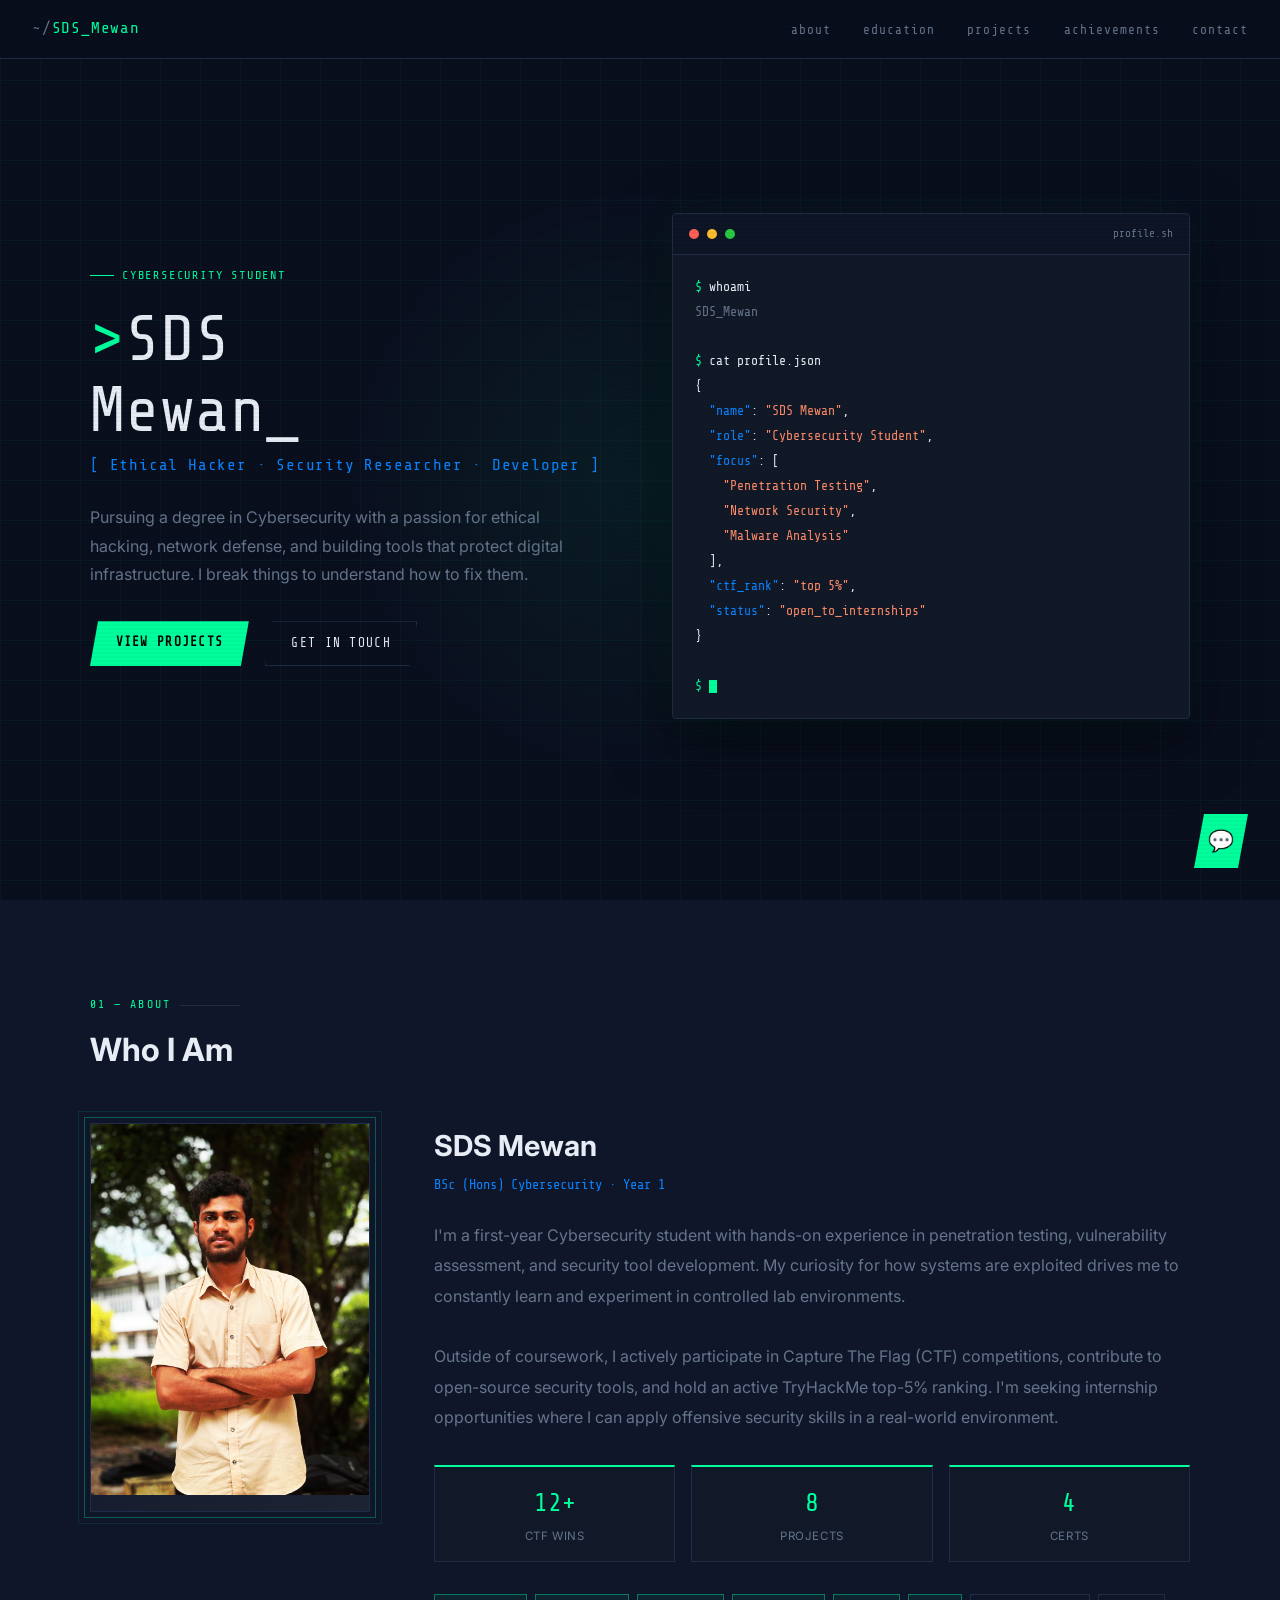
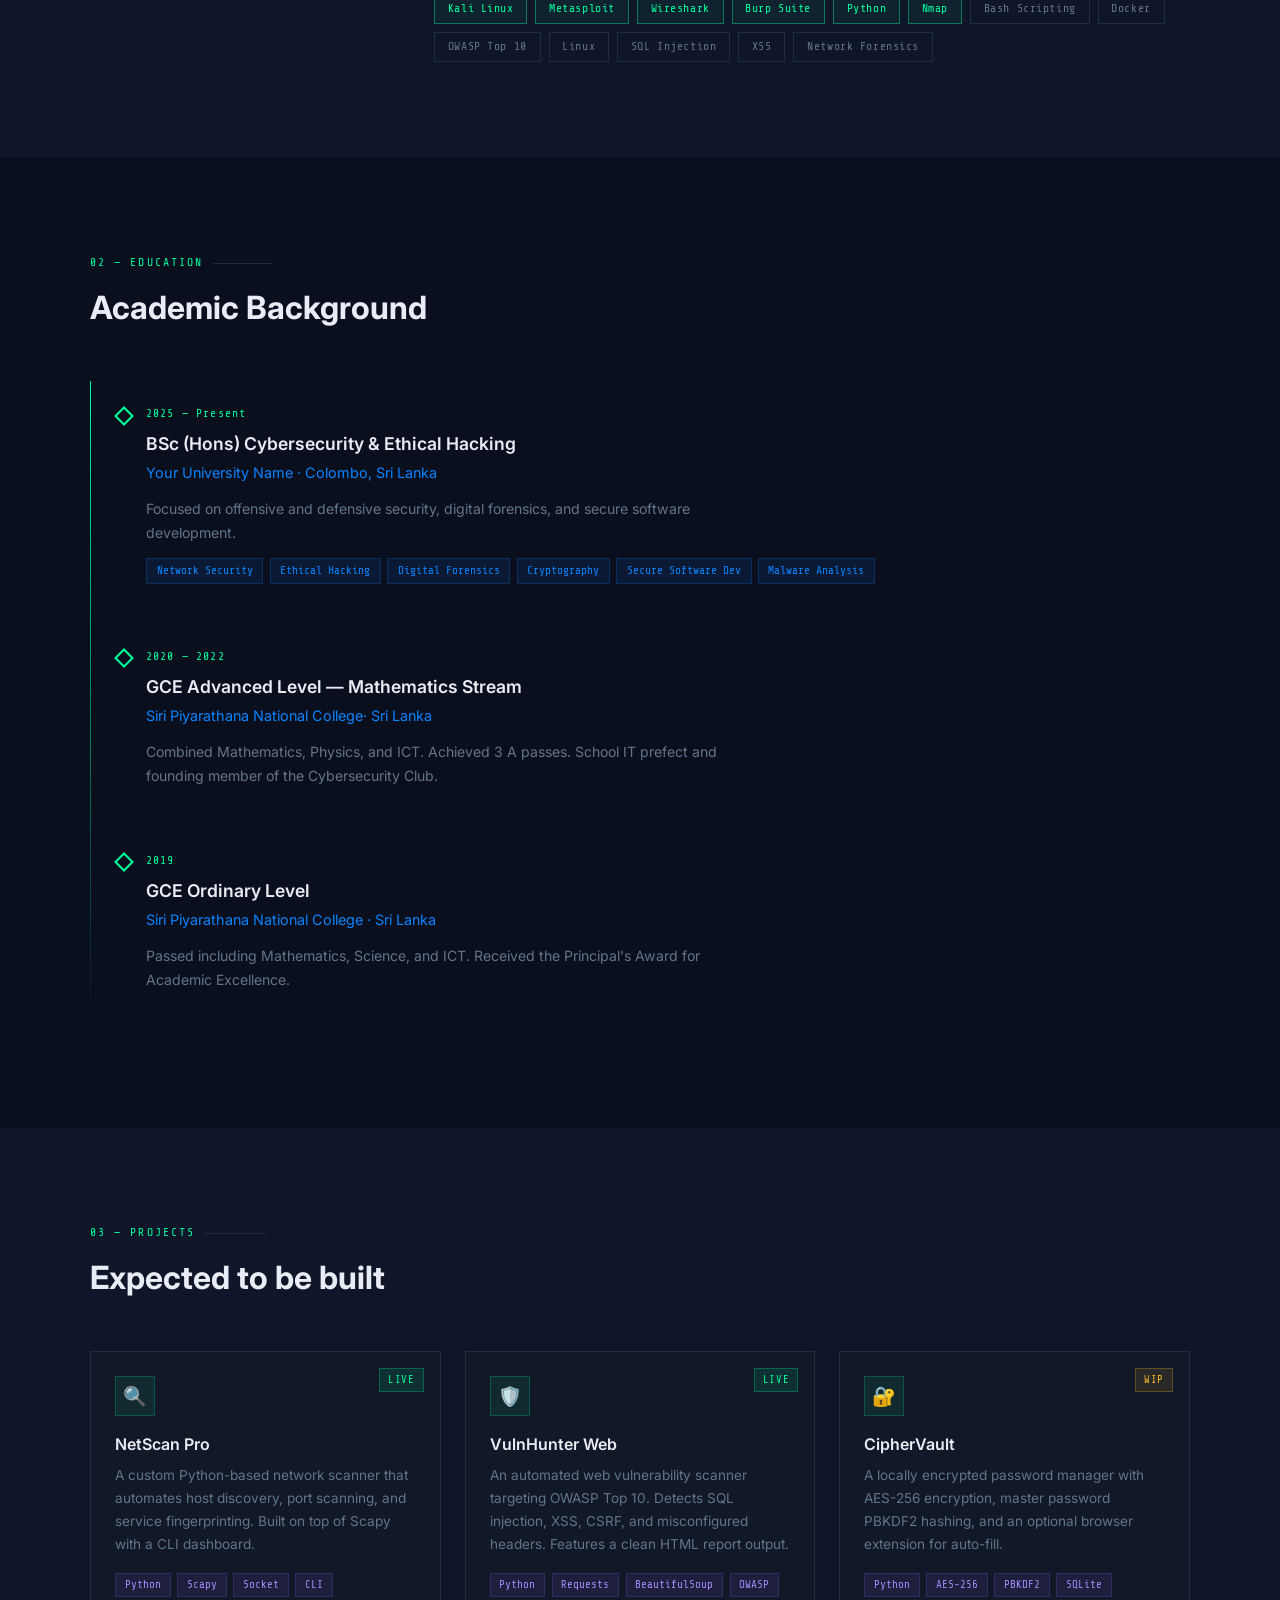
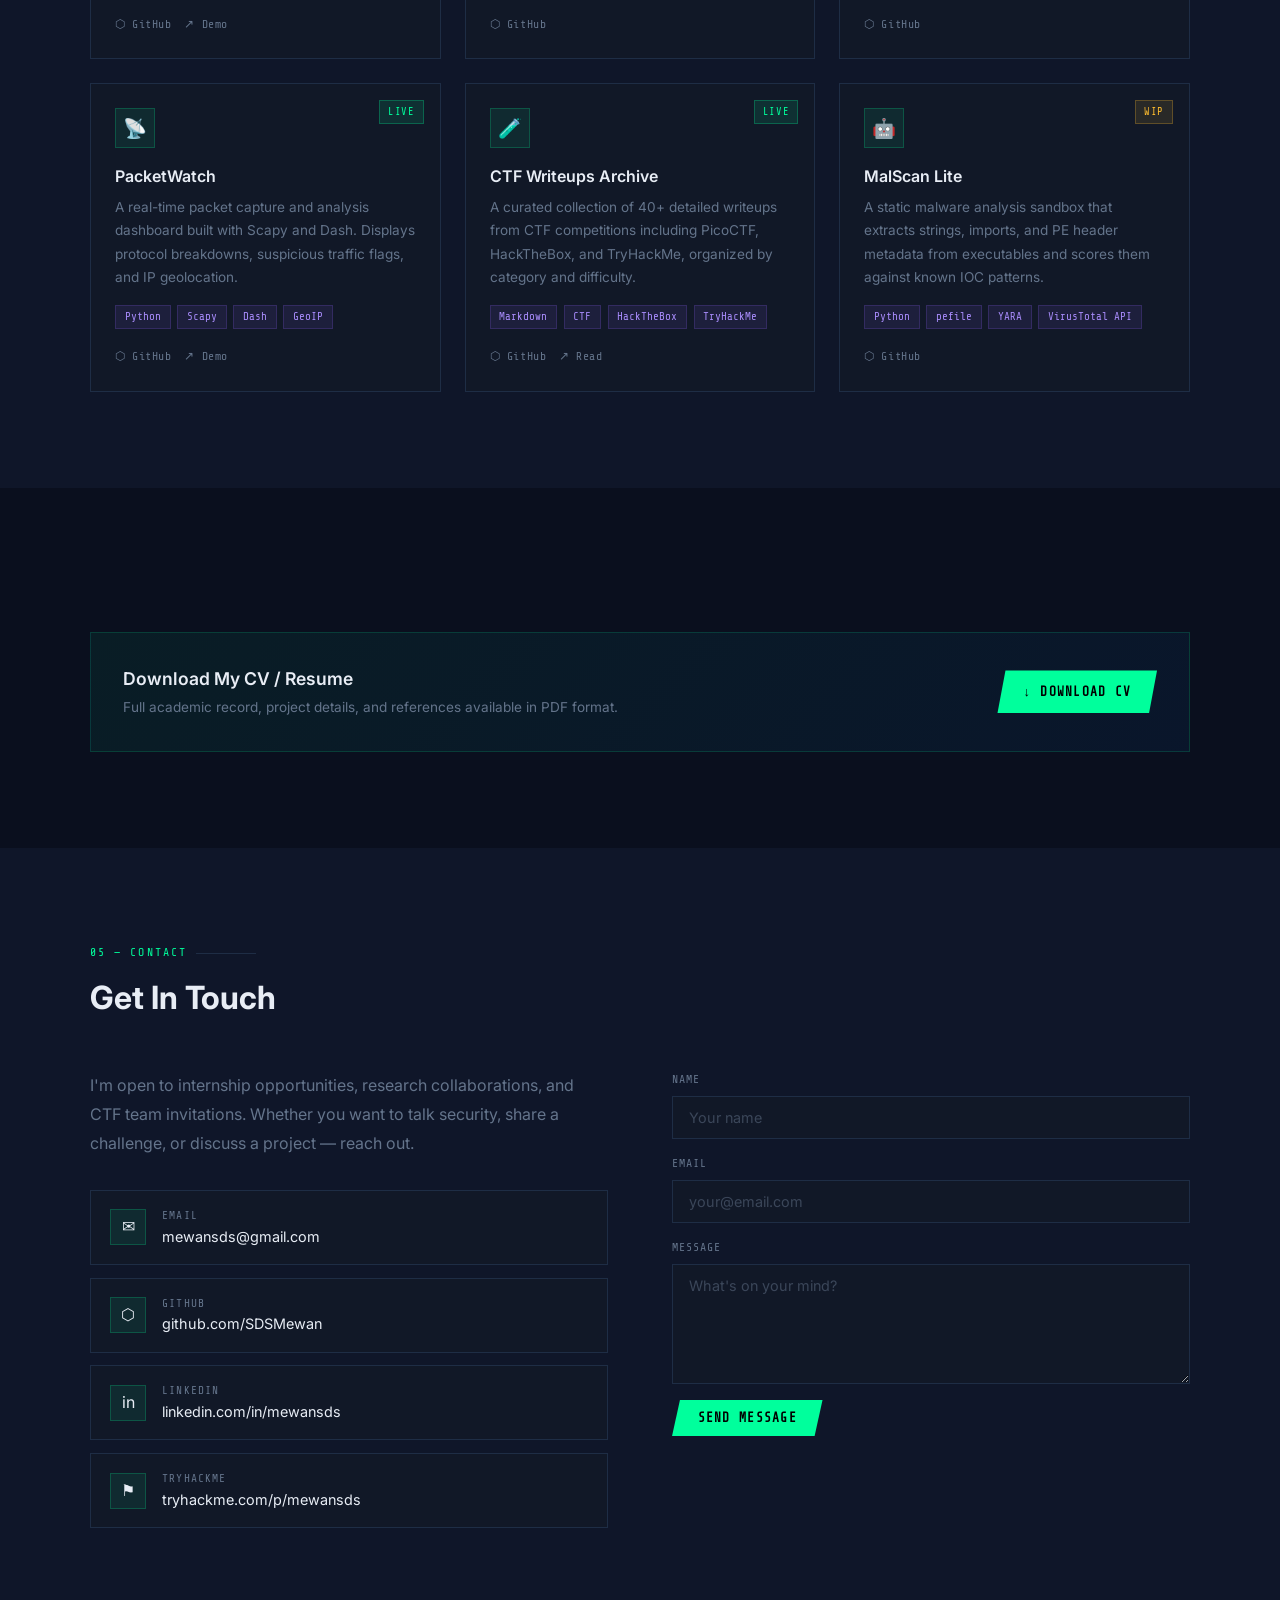
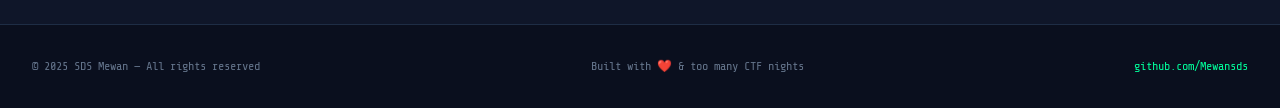
==== index.html @ b8a63a92 "Add files via upload" ====
<!DOCTYPE html>
<html lang="en">

<head>
  <meta charset="UTF-8">
  <meta name="viewport" content="width=device-width, initial-scale=1.0">
  <title>SDS Mewan | Cybersecurity Student</title>
  <link
    href="https://fonts.googleapis.com/css2?family=Share+Tech+Mono&family=Inter:wght@300;400;500;600;700&display=swap"
    rel="stylesheet">
  <style>
    :root {
      --bg: #0A0F1E;
      --bg2: #0F1629;
      --card: #111827;
      --border: #1E2D45;
      --green: #00FF9C;
      --blue: #0A84FF;
      --purple: #8B5CF6;
      --text: #E8EDF5;
      --muted: #64748B;
      --mono: 'Share Tech Mono', monospace;
      --sans: 'Inter', sans-serif;
    }

    * {
      margin: 0;
      padding: 0;
      box-sizing: border-box;
    }

    html {
      scroll-behavior: smooth;
    }

    body {
      background: var(--bg);
      color: var(--text);
      font-family: var(--sans);
      line-height: 1.6;
      overflow-x: hidden;
    }

    /* Scanline overlay */
    body::before {
      content: '';
      position: fixed;
      inset: 0;
      background: repeating-linear-gradient(0deg, transparent, transparent 2px, rgba(0, 0, 0, 0.03) 2px, rgba(0, 0, 0, 0.03) 4px);
      pointer-events: none;
      z-index: 1000;
    }

    /* ── NAV ── */
    nav {
      position: fixed;
      top: 0;
      left: 0;
      right: 0;
      z-index: 100;
      display: flex;
      justify-content: space-between;
      align-items: center;
      padding: 1rem 2rem;
      background: rgba(10, 15, 30, 0.85);
      backdrop-filter: blur(12px);
      border-bottom: 1px solid var(--border);
    }

    .nav-logo {
      font-family: var(--mono);
      color: var(--green);
      font-size: 1rem;
      letter-spacing: 0.05em;
    }

    .nav-logo span {
      color: var(--muted);
    }

    .nav-links {
      display: flex;
      gap: 2rem;
      list-style: none;
    }

    .nav-links a {
      font-family: var(--mono);
      font-size: 0.8rem;
      color: var(--muted);
      text-decoration: none;
      letter-spacing: 0.08em;
      transition: color 0.2s;
    }

    .nav-links a:hover {
      color: var(--green);
    }

    /* ── HERO ── */
    #hero {
      min-height: 100vh;
      display: flex;
      align-items: center;
      justify-content: center;
      position: relative;
      padding: 6rem 2rem 4rem;
      overflow: hidden;
    }

    /* Grid background */
    #hero::before {
      content: '';
      position: absolute;
      inset: 0;
      background-image:
        linear-gradient(rgba(0, 255, 156, 0.04) 1px, transparent 1px),
        linear-gradient(90deg, rgba(0, 255, 156, 0.04) 1px, transparent 1px);
      background-size: 40px 40px;
    }

    /* Glow orb */
    #hero::after {
      content: '';
      position: absolute;
      top: 20%;
      left: 50%;
      transform: translateX(-50%);
      width: 600px;
      height: 600px;
      background: radial-gradient(circle, rgba(0, 255, 156, 0.06) 0%, transparent 70%);
      pointer-events: none;
    }

    .hero-inner {
      position: relative;
      z-index: 2;
      display: grid;
      grid-template-columns: 1fr 1fr;
      gap: 4rem;
      align-items: center;
      max-width: 1100px;
      width: 100%;
    }

    .hero-text {}

    .hero-label {
      font-family: var(--mono);
      font-size: 0.75rem;
      color: var(--green);
      letter-spacing: 0.15em;
      text-transform: uppercase;
      margin-bottom: 1.2rem;
      display: flex;
      align-items: center;
      gap: 0.5rem;
    }

    .hero-label::before {
      content: '';
      display: inline-block;
      width: 24px;
      height: 1px;
      background: var(--green);
    }

    .hero-name {
      font-family: var(--mono);
      font-size: clamp(2.5rem, 5vw, 4rem);
      font-weight: 400;
      color: var(--text);
      line-height: 1.1;
      margin-bottom: 0.5rem;
    }

    .hero-name .accent {
      color: var(--green);
    }

    .hero-title {
      font-family: var(--mono);
      font-size: 1rem;
      color: var(--blue);
      margin-bottom: 1.5rem;
      letter-spacing: 0.05em;
    }

    .hero-statement {
      font-size: 1rem;
      color: var(--muted);
      line-height: 1.8;
      max-width: 480px;
      margin-bottom: 2rem;
    }

    .hero-ctas {
      display: flex;
      gap: 1rem;
      flex-wrap: wrap;
    }

    .btn-primary {
      padding: 0.7rem 1.6rem;
      background: var(--green);
      color: #000;
      font-family: var(--mono);
      font-size: 0.8rem;
      font-weight: 700;
      letter-spacing: 0.1em;
      text-decoration: none;
      border: none;
      cursor: pointer;
      transition: transform 0.15s, box-shadow 0.15s;
      clip-path: polygon(8px 0%, 100% 0%, calc(100% - 8px) 100%, 0% 100%);
    }

    .btn-primary:hover {
      transform: translateY(-2px);
      box-shadow: 0 0 20px rgba(0, 255, 156, 0.4);
    }

    .btn-secondary {
      padding: 0.7rem 1.6rem;
      background: transparent;
      color: var(--text);
      font-family: var(--mono);
      font-size: 0.8rem;
      letter-spacing: 0.1em;
      text-decoration: none;
      border: 1px solid var(--border);
      cursor: pointer;
      transition: border-color 0.2s, color 0.2s;
      clip-path: polygon(8px 0%, 100% 0%, calc(100% - 8px) 100%, 0% 100%);
    }

    .btn-secondary:hover {
      border-color: var(--green);
      color: var(--green);
    }

    /* Terminal card */
    .hero-terminal {
      background: var(--card);
      border: 1px solid var(--border);
      border-radius: 4px;
      overflow: hidden;
      box-shadow: 0 0 40px rgba(0, 255, 156, 0.05), 0 20px 60px rgba(0, 0, 0, 0.5);
    }

    .terminal-bar {
      display: flex;
      align-items: center;
      gap: 0.5rem;
      padding: 0.7rem 1rem;
      background: #0D1526;
      border-bottom: 1px solid var(--border);
    }

    .t-dot {
      width: 10px;
      height: 10px;
      border-radius: 50%;
    }

    .t-dot.r {
      background: #FF5F57;
    }

    .t-dot.y {
      background: #FEBC2E;
    }

    .t-dot.g {
      background: #28C840;
    }

    .terminal-title {
      font-family: var(--mono);
      font-size: 0.7rem;
      color: var(--muted);
      margin-left: auto;
    }

    .terminal-body {
      padding: 1.2rem 1.4rem;
      font-family: var(--mono);
      font-size: 0.82rem;
      line-height: 1.9;
    }

    .t-prompt {
      color: var(--green);
    }

    .t-cmd {
      color: var(--text);
    }

    .t-output {
      color: var(--muted);
    }

    .t-val {
      color: var(--blue);
    }

    .t-str {
      color: #FF8C69;
    }

    .t-cursor {
      display: inline-block;
      width: 8px;
      height: 1em;
      background: var(--green);
      vertical-align: text-bottom;
      animation: blink 1s step-end infinite;
    }

    @keyframes blink {
      50% {
        opacity: 0;
      }
    }

    /* ── SECTION BASE ── */
    section {
      padding: 6rem 2rem;
    }

    .section-inner {
      max-width: 1100px;
      margin: 0 auto;
    }

    .section-header {
      margin-bottom: 3rem;
    }

    .section-eyebrow {
      font-family: var(--mono);
      font-size: 0.72rem;
      color: var(--green);
      letter-spacing: 0.18em;
      text-transform: uppercase;
      margin-bottom: 0.6rem;
      display: flex;
      align-items: center;
      gap: 0.6rem;
    }

    .section-eyebrow::after {
      content: '';
      flex: 1;
      height: 1px;
      background: var(--border);
      max-width: 60px;
    }

    .section-title {
      font-size: 2rem;
      font-weight: 700;
      color: var(--text);
    }

    /* ── ABOUT / PHOTO ── */
    #about {
      background: var(--bg2);
    }

    .about-grid {
      display: grid;
      grid-template-columns: 280px 1fr;
      gap: 4rem;
      align-items: start;
    }

    .photo-frame {
      position: relative;
    }

    .photo-frame::before {
      content: '';
      position: absolute;
      inset: -6px;
      border: 1px solid var(--green);
      opacity: 0.3;
      z-index: 0;
    }

    .photo-frame::after {
      content: '';
      position: absolute;
      inset: -12px;
      border: 1px solid var(--green);
      opacity: 0.1;
      z-index: 0;
    }

    .photo-placeholder {
      width: 100%;
      aspect-ratio: 3/4;
      background: linear-gradient(135deg, #0F1629 0%, #1C2333 100%);
      border: 1px solid var(--border);
      display: flex;
      flex-direction: column;
      align-items: center;
      justify-content: center;
      gap: 1rem;
      position: relative;
      z-index: 1;
    }

    .photo-placeholder svg {
      opacity: 0.3;
    }

    .photo-placeholder span {
      font-family: var(--mono);
      font-size: 0.7rem;
      color: var(--muted);
    }

    .about-content {}

    .about-name {
      font-size: 1.8rem;
      font-weight: 700;
      margin-bottom: 0.3rem;
    }

    .about-role {
      font-family: var(--mono);
      font-size: 0.85rem;
      color: var(--blue);
      margin-bottom: 1.5rem;
    }

    .about-bio {
      color: var(--muted);
      line-height: 1.9;
      margin-bottom: 2rem;
    }

    .about-stats {
      display: grid;
      grid-template-columns: repeat(3, 1fr);
      gap: 1rem;
      margin-bottom: 2rem;
    }

    .stat-box {
      padding: 1rem;
      background: var(--card);
      border: 1px solid var(--border);
      border-top: 2px solid var(--green);
      text-align: center;
    }

    .stat-num {
      font-family: var(--mono);
      font-size: 1.6rem;
      color: var(--green);
      font-weight: 400;
    }

    .stat-label {
      font-size: 0.72rem;
      color: var(--muted);
      text-transform: uppercase;
      letter-spacing: 0.05em;
      margin-top: 0.2rem;
    }

    .skills-chips {
      display: flex;
      flex-wrap: wrap;
      gap: 0.5rem;
    }

    .chip {
      padding: 0.3rem 0.8rem;
      font-family: var(--mono);
      font-size: 0.72rem;
      border: 1px solid var(--border);
      color: var(--muted);
      letter-spacing: 0.05em;
      transition: border-color 0.2s, color 0.2s;
    }

    .chip:hover {
      border-color: var(--green);
      color: var(--green);
    }

    .chip.active {
      border-color: rgba(0, 255, 156, 0.4);
      color: var(--green);
      background: rgba(0, 255, 156, 0.05);
    }

    /* ── EDUCATION ── */
    #education {}

    .edu-timeline {
      position: relative;
      padding-left: 2rem;
    }

    .edu-timeline::before {
      content: '';
      position: absolute;
      left: 0;
      top: 0;
      bottom: 0;
      width: 1px;
      background: linear-gradient(to bottom, var(--green), transparent);
    }

    .edu-item {
      position: relative;
      padding: 1.5rem 0 2.5rem 1.5rem;
    }

    .edu-item::before {
      content: '';
      position: absolute;
      left: -5px;
      top: 1.7rem;
      width: 10px;
      height: 10px;
      border: 2px solid var(--green);
      background: var(--bg);
      transform: rotate(45deg);
    }

    .edu-period {
      font-family: var(--mono);
      font-size: 0.72rem;
      color: var(--green);
      letter-spacing: 0.1em;
      margin-bottom: 0.4rem;
    }

    .edu-degree {
      font-size: 1.1rem;
      font-weight: 600;
      color: var(--text);
      margin-bottom: 0.2rem;
    }

    .edu-school {
      font-size: 0.9rem;
      color: var(--blue);
      margin-bottom: 0.8rem;
    }

    .edu-desc {
      font-size: 0.88rem;
      color: var(--muted);
      line-height: 1.7;
      max-width: 600px;
    }

    .edu-modules {
      display: flex;
      flex-wrap: wrap;
      gap: 0.4rem;
      margin-top: 0.8rem;
    }

    .module-tag {
      padding: 0.2rem 0.6rem;
      font-size: 0.7rem;
      font-family: var(--mono);
      background: rgba(10, 132, 255, 0.1);
      border: 1px solid rgba(10, 132, 255, 0.2);
      color: var(--blue);
    }

    /* ── PROJECTS ── */
    #projects {
      background: var(--bg2);
    }

    .projects-grid {
      display: grid;
      grid-template-columns: repeat(auto-fill, minmax(320px, 1fr));
      gap: 1.5rem;
    }

    .project-card {
      background: var(--card);
      border: 1px solid var(--border);
      padding: 1.5rem;
      position: relative;
      overflow: hidden;
      transition: border-color 0.25s, transform 0.2s;
      cursor: default;
    }

    .project-card::before {
      content: '';
      position: absolute;
      top: 0;
      left: 0;
      right: 0;
      height: 2px;
      background: linear-gradient(90deg, var(--green), var(--blue));
      transform: scaleX(0);
      transform-origin: left;
      transition: transform 0.3s;
    }

    .project-card:hover {
      border-color: rgba(0, 255, 156, 0.25);
      transform: translateY(-3px);
    }

    .project-card:hover::before {
      transform: scaleX(1);
    }

    .project-icon {
      width: 40px;
      height: 40px;
      background: rgba(0, 255, 156, 0.08);
      border: 1px solid rgba(0, 255, 156, 0.2);
      display: flex;
      align-items: center;
      justify-content: center;
      margin-bottom: 1rem;
      font-size: 1.2rem;
    }

    .project-name {
      font-size: 1rem;
      font-weight: 600;
      color: var(--text);
      margin-bottom: 0.4rem;
    }

    .project-desc {
      font-size: 0.85rem;
      color: var(--muted);
      line-height: 1.7;
      margin-bottom: 1rem;
    }

    .project-stack {
      display: flex;
      flex-wrap: wrap;
      gap: 0.4rem;
      margin-bottom: 1.2rem;
    }

    .stack-tag {
      padding: 0.15rem 0.55rem;
      font-family: var(--mono);
      font-size: 0.68rem;
      background: rgba(139, 92, 246, 0.1);
      border: 1px solid rgba(139, 92, 246, 0.2);
      color: #A78BFA;
    }

    .project-links {
      display: flex;
      gap: 0.8rem;
    }

    .project-link {
      font-family: var(--mono);
      font-size: 0.72rem;
      color: var(--muted);
      text-decoration: none;
      letter-spacing: 0.05em;
      transition: color 0.2s;
      display: flex;
      align-items: center;
      gap: 0.3rem;
    }

    .project-link:hover {
      color: var(--green);
    }

    .project-status {
      position: absolute;
      top: 1rem;
      right: 1rem;
      font-family: var(--mono);
      font-size: 0.65rem;
      padding: 0.15rem 0.5rem;
      letter-spacing: 0.06em;
    }

    .status-live {
      background: rgba(0, 255, 156, 0.1);
      color: var(--green);
      border: 1px solid rgba(0, 255, 156, 0.25);
    }

    .status-wip {
      background: rgba(254, 188, 46, 0.1);
      color: #FEBC2E;
      border: 1px solid rgba(254, 188, 46, 0.25);
    }

    /* ── ACHIEVEMENTS ── */
    #achievements {}

    .ach-grid {
      display: grid;
      grid-template-columns: repeat(auto-fill, minmax(260px, 1fr));
      gap: 1.2rem;
    }

    .ach-card {
      background: var(--card);
      border: 1px solid var(--border);
      padding: 1.4rem;
      display: flex;
      gap: 1rem;
      align-items: flex-start;
      transition: border-color 0.2s;
    }

    .ach-card:hover {
      border-color: rgba(0, 255, 156, 0.2);
    }

    .ach-icon {
      font-size: 1.5rem;
      flex-shrink: 0;
      margin-top: 0.2rem;
    }

    .ach-year {
      font-family: var(--mono);
      font-size: 0.68rem;
      color: var(--green);
      letter-spacing: 0.1em;
      margin-bottom: 0.3rem;
    }

    .ach-title {
      font-size: 0.92rem;
      font-weight: 600;
      color: var(--text);
      margin-bottom: 0.3rem;
    }

    .ach-body {
      font-size: 0.8rem;
      color: var(--muted);
      line-height: 1.6;
    }

    /* ── CONTACT ── */
    #contact {
      background: var(--bg2);
    }

    .contact-grid {
      display: grid;
      grid-template-columns: 1fr 1fr;
      gap: 4rem;
      align-items: start;
    }

    .contact-intro {
      font-size: 1rem;
      color: var(--muted);
      line-height: 1.8;
      margin-bottom: 2rem;
    }

    .contact-links {
      display: flex;
      flex-direction: column;
      gap: 0.8rem;
    }

    .contact-link {
      display: flex;
      align-items: center;
      gap: 1rem;
      padding: 1rem 1.2rem;
      background: var(--card);
      border: 1px solid var(--border);
      text-decoration: none;
      color: var(--text);
      transition: border-color 0.2s, transform 0.15s;
    }

    .contact-link:hover {
      border-color: var(--green);
      transform: translateX(4px);
    }

    .contact-link-icon {
      width: 36px;
      height: 36px;
      background: rgba(0, 255, 156, 0.08);
      border: 1px solid rgba(0, 255, 156, 0.2);
      display: flex;
      align-items: center;
      justify-content: center;
      font-size: 1rem;
      flex-shrink: 0;
    }

    .contact-link-text {}

    .contact-link-label {
      font-family: var(--mono);
      font-size: 0.7rem;
      color: var(--muted);
      text-transform: uppercase;
      letter-spacing: 0.1em;
    }

    .contact-link-value {
      font-size: 0.9rem;
      color: var(--text);
    }

    /* Contact Form */
    .contact-form {
      display: flex;
      flex-direction: column;
      gap: 1rem;
    }

    .form-group {
      display: flex;
      flex-direction: column;
      gap: 0.4rem;
    }

    .form-label {
      font-family: var(--mono);
      font-size: 0.72rem;
      color: var(--muted);
      letter-spacing: 0.08em;
      text-transform: uppercase;
    }

    .form-input,
    .form-textarea {
      background: var(--card);
      border: 1px solid var(--border);
      color: var(--text);
      padding: 0.75rem 1rem;
      font-family: var(--sans);
      font-size: 0.9rem;
      outline: none;
      transition: border-color 0.2s;
    }

    .form-input:focus,
    .form-textarea:focus {
      border-color: var(--green);
    }

    .form-textarea {
      resize: vertical;
      min-height: 120px;
    }

    .form-input::placeholder,
    .form-textarea::placeholder {
      color: var(--muted);
      opacity: 0.5;
    }

    /* ── FOOTER ── */
    footer {
      padding: 2rem;
      border-top: 1px solid var(--border);
      display: flex;
      justify-content: space-between;
      align-items: center;
      font-family: var(--mono);
      font-size: 0.75rem;
      color: var(--muted);
    }

    footer a {
      color: var(--green);
      text-decoration: none;
    }

    /* ── CHATBOT ── */
    .chat-fab {
      position: fixed;
      bottom: 2rem;
      right: 2rem;
      width: 54px;
      height: 54px;
      background: var(--green);
      color: #000;
      border: none;
      cursor: pointer;
      font-size: 1.3rem;
      display: flex;
      align-items: center;
      justify-content: center;
      z-index: 200;
      clip-path: polygon(10px 0%, 100% 0%, calc(100% - 10px) 100%, 0% 100%);
      box-shadow: 0 0 20px rgba(0, 255, 156, 0.3);
      transition: transform 0.2s, box-shadow 0.2s;
    }

    .chat-fab:hover {
      transform: scale(1.05);
      box-shadow: 0 0 30px rgba(0, 255, 156, 0.5);
    }

    .chat-window {
      position: fixed;
      bottom: 6rem;
      right: 2rem;
      width: 340px;
      background: var(--card);
      border: 1px solid var(--border);
      z-index: 200;
      display: none;
      flex-direction: column;
      box-shadow: 0 20px 60px rgba(0, 0, 0, 0.6);
      max-height: 480px;
    }

    .chat-window.open {
      display: flex;
    }

    .chat-header {
      padding: 0.8rem 1rem;
      background: #0D1526;
      border-bottom: 1px solid var(--border);
      display: flex;
      align-items: center;
      gap: 0.6rem;
    }

    .chat-dot {
      width: 8px;
      height: 8px;
      border-radius: 50%;
      background: var(--green);
      animation: pulse 2s ease infinite;
    }

    @keyframes pulse {

      0%,
      100% {
        opacity: 1;
        transform: scale(1)
      }

      50% {
        opacity: 0.5;
        transform: scale(0.8)
      }
    }

    .chat-title {
      font-family: var(--mono);
      font-size: 0.8rem;
      color: var(--text);
      flex: 1;
    }

    .chat-close {
      background: none;
      border: none;
      color: var(--muted);
      cursor: pointer;
      font-size: 1rem;
      padding: 0 0.2rem;
    }

    .chat-close:hover {
      color: var(--text);
    }

    .chat-messages {
      flex: 1;
      overflow-y: auto;
      padding: 1rem;
      display: flex;
      flex-direction: column;
      gap: 0.8rem;
      min-height: 200px;
    }

    .chat-messages::-webkit-scrollbar {
      width: 4px;
    }

    .chat-messages::-webkit-scrollbar-track {
      background: transparent;
    }

    .chat-messages::-webkit-scrollbar-thumb {
      background: var(--border);
    }

    .msg {
      padding: 0.6rem 0.9rem;
      font-size: 0.83rem;
      line-height: 1.5;
      max-width: 88%;
      border-radius: 2px;
    }

    .msg.bot {
      background: rgba(0, 255, 156, 0.08);
      border-left: 2px solid var(--green);
      color: var(--text);
      align-self: flex-start;
    }

    .msg.user {
      background: rgba(10, 132, 255, 0.12);
      border-right: 2px solid var(--blue);
      color: var(--text);
      align-self: flex-end;
      text-align: right;
    }

    .msg.typing {
      color: var(--muted);
      font-family: var(--mono);
      font-size: 0.75rem;
    }

    .chat-input-area {
      border-top: 1px solid var(--border);
      display: flex;
      gap: 0;
    }

    .chat-input {
      flex: 1;
      background: transparent;
      border: none;
      color: var(--text);
      padding: 0.75rem 1rem;
      font-family: var(--mono);
      font-size: 0.8rem;
      outline: none;
    }

    .chat-input::placeholder {
      color: var(--muted);
      opacity: 0.5;
    }

    .chat-send {
      padding: 0.75rem 1rem;
      background: var(--green);
      border: none;
      color: #000;
      font-family: var(--mono);
      font-size: 0.75rem;
      font-weight: 700;
      cursor: pointer;
      letter-spacing: 0.05em;
      transition: opacity 0.2s;
    }

    .chat-send:hover {
      opacity: 0.85;
    }

    /* ── CV DOWNLOAD BANNER ── */
    .cv-banner {
      background: linear-gradient(135deg, rgba(0, 255, 156, 0.06) 0%, rgba(10, 132, 255, 0.06) 100%);
      border: 1px solid rgba(0, 255, 156, 0.15);
      padding: 2rem;
      display: flex;
      align-items: center;
      justify-content: space-between;
      gap: 2rem;
      margin-top: 3rem;
      flex-wrap: wrap;
    }

    .cv-text {}

    .cv-text h3 {
      font-size: 1.1rem;
      font-weight: 600;
      margin-bottom: 0.3rem;
    }

    .cv-text p {
      font-size: 0.85rem;
      color: var(--muted);
    }

    /* ── RESPONSIVE ── */
    @media (max-width: 768px) {
      .hero-inner {
        grid-template-columns: 1fr;
      }

      .hero-terminal {
        display: none;
      }

      .about-grid {
        grid-template-columns: 1fr;
      }

      .contact-grid {
        grid-template-columns: 1fr;
      }

      .nav-links {
        display: none;
      }

      .about-stats {
        grid-template-columns: repeat(3, 1fr);
      }

      footer {
        flex-direction: column;
        gap: 0.5rem;
        text-align: center;
      }
    }
  </style>
</head>

<body>

  <!-- NAV -->
  <nav>
    <div class="nav-logo"><span>~/</span>SDS_Mewan</div>
    <ul class="nav-links">
      <li><a href="#about">about</a></li>
      <li><a href="#education">education</a></li>
      <li><a href="#projects">projects</a></li>
      <li><a href="#achievements">achievements</a></li>
      <li><a href="#contact">contact</a></li>
    </ul>
  </nav>

  <!-- HERO -->
  <section id="hero">
    <div class="hero-inner">
      <div class="hero-text">
        <div class="hero-label">Cybersecurity Student</div>
        <h1 class="hero-name">
          <span class="accent">&gt;</span>SDS<br>Mewan_
        </h1>
        <div class="hero-title">[ Ethical Hacker · Security Researcher · Developer ]</div>
        <p class="hero-statement">
          Pursuing a degree in Cybersecurity with a passion for ethical hacking, network defense, and building tools
          that protect digital infrastructure. I break things to understand how to fix them.
        </p>
        <div class="hero-ctas">
          <a href="#projects" class="btn-primary">VIEW PROJECTS</a>
          <a href="#contact" class="btn-secondary">GET IN TOUCH</a>
        </div>
      </div>

      <div class="hero-terminal">
        <div class="terminal-bar">
          <div class="t-dot r"></div>
          <div class="t-dot y"></div>
          <div class="t-dot g"></div>
          <div class="terminal-title">profile.sh</div>
        </div>
        <div class="terminal-body">
          <div><span class="t-prompt">$ </span><span class="t-cmd">whoami</span></div>
          <div class="t-output">SDS_Mewan</div>
          <br>
          <div><span class="t-prompt">$ </span><span class="t-cmd">cat profile.json</span></div>
          <div>{</div>
          <div>&nbsp;&nbsp;<span class="t-val">"name"</span>: <span class="t-str">"SDS Mewan"</span>,</div>
          <div>&nbsp;&nbsp;<span class="t-val">"role"</span>: <span class="t-str">"Cybersecurity Student"</span>,</div>
          <div>&nbsp;&nbsp;<span class="t-val">"focus"</span>: [</div>
          <div>&nbsp;&nbsp;&nbsp;&nbsp;<span class="t-str">"Penetration Testing"</span>,</div>
          <div>&nbsp;&nbsp;&nbsp;&nbsp;<span class="t-str">"Network Security"</span>,</div>
          <div>&nbsp;&nbsp;&nbsp;&nbsp;<span class="t-str">"Malware Analysis"</span></div>
          <div>&nbsp;&nbsp;],</div>
          <div>&nbsp;&nbsp;<span class="t-val">"ctf_rank"</span>: <span class="t-str">"top 5%"</span>,</div>
          <div>&nbsp;&nbsp;<span class="t-val">"status"</span>: <span class="t-str">"open_to_internships"</span></div>
          <div>}</div>
          <br>
          <div><span class="t-prompt">$ </span><span class="t-cursor"></span></div>
        </div>
      </div>
    </div>
  </section>

  <!-- ABOUT -->
  <section id="about">
    <div class="section-inner">
      <div class="section-header">
        <div class="section-eyebrow">01 — About</div>
        <h2 class="section-title">Who I Am</h2>
      </div>
      <div class="about-grid">
        <div>
          <div class="photo-frame">
            <div class="photo-placeholder">
              <!-- Replace this SVG with an <img> tag pointing to your photo -->
              <img src="IMG_20260625_101929.jpg" width="100%" viewBox="0 0 24 24" fill="none" stroke="#64748B"
                stroke-width="1">
              <circle cx="12" cy="8" r="4" />
              <path d="M4 20c0-4 3.6-7 8-7s8 3 8 7" />
            </div>
          </div>
        </div>

        <div class="about-content">
          <div class="about-name">SDS Mewan</div>
          <div class="about-role">BSc (Hons) Cybersecurity · Year 1</div>
          <p class="about-bio">
            I'm a first-year Cybersecurity student with hands-on experience in penetration testing, vulnerability
            assessment, and security tool development. My curiosity for how systems are exploited drives me to
            constantly learn and experiment in controlled lab environments.<br><br>
            Outside of coursework, I actively participate in Capture The Flag (CTF) competitions, contribute to
            open-source security tools, and hold an active TryHackMe top-5% ranking. I'm seeking internship
            opportunities where I can apply offensive security skills in a real-world environment.
          </p>

          <div class="about-stats">
            <div class="stat-box">
              <div class="stat-num">12+</div>
              <div class="stat-label">CTF Wins</div>
            </div>
            <div class="stat-box">
              <div class="stat-num">8</div>
              <div class="stat-label">Projects</div>
            </div>
            <div class="stat-box">
              <div class="stat-num">4</div>
              <div class="stat-label">Certs</div>
            </div>
          </div>

          <div class="skills-chips">
            <span class="chip active">Kali Linux</span>
            <span class="chip active">Metasploit</span>
            <span class="chip active">Wireshark</span>
            <span class="chip active">Burp Suite</span>
            <span class="chip active">Python</span>
            <span class="chip active">Nmap</span>
            <span class="chip">Bash Scripting</span>
            <span class="chip">Docker</span>
            <span class="chip">OWASP Top 10</span>
            <span class="chip">Linux</span>
            <span class="chip">SQL Injection</span>
            <span class="chip">XSS</span>
            <span class="chip">Network Forensics</span>
          </div>
        </div>
      </div>
    </div>
  </section>

  <!-- EDUCATION -->
  <section id="education">
    <div class="section-inner">
      <div class="section-header">
        <div class="section-eyebrow">02 — Education</div>
        <h2 class="section-title">Academic Background</h2>
      </div>
      <div class="edu-timeline">

        <div class="edu-item">
          <div class="edu-period">2025 — Present</div>
          <div class="edu-degree">BSc (Hons) Cybersecurity & Ethical Hacking</div>
          <div class="edu-school">Your University Name · Colombo, Sri Lanka</div>
          <p class="edu-desc">Focused on offensive and defensive security, digital forensics, and secure software
            development.
          </p>
          <div class="edu-modules">
            <span class="module-tag">Network Security</span>
            <span class="module-tag">Ethical Hacking</span>
            <span class="module-tag">Digital Forensics</span>
            <span class="module-tag">Cryptography</span>
            <span class="module-tag">Secure Software Dev</span>
            <span class="module-tag">Malware Analysis</span>
          </div>
        </div>

        <div class="edu-item">
          <div class="edu-period">2020 — 2022</div>
          <div class="edu-degree">GCE Advanced Level — Mathematics Stream</div>
          <div class="edu-school">Siri Piyarathana National College· Sri Lanka</div>
          <p class="edu-desc">Combined Mathematics, Physics, and ICT. Achieved 3 A passes. School IT prefect and
            founding member of the Cybersecurity Club.</p>
        </div>

        <div class="edu-item">
          <div class="edu-period">2019</div>
          <div class="edu-degree">GCE Ordinary Level</div>
          <div class="edu-school">Siri Piyarathana National College · Sri Lanka</div>
          <p class="edu-desc">Passed including Mathematics, Science, and ICT. Received the Principal's Award for
            Academic Excellence.</p>
        </div>

      </div>
    </div>
  </section>

  <!-- PROJECTS -->
  <section id="projects">
    <div class="section-inner">
      <div class="section-header">
        <div class="section-eyebrow">03 — Projects</div>
        <h2 class="section-title">Expected to be built</h2>
      </div>
      <div class="projects-grid">

        <div class="project-card">
          <span class="project-status status-live">LIVE</span>
          <div class="project-icon">🔍</div>
          <div class="project-name">NetScan Pro</div>
          <p class="project-desc">A custom Python-based network scanner that automates host discovery, port scanning,
            and service fingerprinting. Built on top of Scapy with a CLI dashboard.</p>
          <div class="project-stack">
            <span class="stack-tag">Python</span>
            <span class="stack-tag">Scapy</span>
            <span class="stack-tag">Socket</span>
            <span class="stack-tag">CLI</span>
          </div>
          <div class="project-links">
            <a href="https://github.com" class="project-link" target="_blank">⬡ GitHub</a>
            <a href="#" class="project-link">↗ Demo</a>
          </div>
        </div>

        <div class="project-card">
          <span class="project-status status-live">LIVE</span>
          <div class="project-icon">🛡️</div>
          <div class="project-name">VulnHunter Web</div>
          <p class="project-desc">An automated web vulnerability scanner targeting OWASP Top 10. Detects SQL injection,
            XSS, CSRF, and misconfigured headers. Features a clean HTML report output.</p>
          <div class="project-stack">
            <span class="stack-tag">Python</span>
            <span class="stack-tag">Requests</span>
            <span class="stack-tag">BeautifulSoup</span>
            <span class="stack-tag">OWASP</span>
          </div>
          <div class="project-links">
            <a href="https://github.com" class="project-link" target="_blank">⬡ GitHub</a>
          </div>
        </div>

        <div class="project-card">
          <span class="project-status status-wip">WIP</span>
          <div class="project-icon">🔐</div>
          <div class="project-name">CipherVault</div>
          <p class="project-desc">A locally encrypted password manager with AES-256 encryption, master password PBKDF2
            hashing, and an optional browser extension for auto-fill.</p>
          <div class="project-stack">
            <span class="stack-tag">Python</span>
            <span class="stack-tag">AES-256</span>
            <span class="stack-tag">PBKDF2</span>
            <span class="stack-tag">SQLite</span>
          </div>
          <div class="project-links">
            <a href="https://github.com" class="project-link" target="_blank">⬡ GitHub</a>
          </div>
        </div>

        <div class="project-card">
          <span class="project-status status-live">LIVE</span>
          <div class="project-icon">📡</div>
          <div class="project-name">PacketWatch</div>
          <p class="project-desc">A real-time packet capture and analysis dashboard built with Scapy and Dash. Displays
            protocol breakdowns, suspicious traffic flags, and IP geolocation.</p>
          <div class="project-stack">
            <span class="stack-tag">Python</span>
            <span class="stack-tag">Scapy</span>
            <span class="stack-tag">Dash</span>
            <span class="stack-tag">GeoIP</span>
          </div>
          <div class="project-links">
            <a href="https://github.com" class="project-link" target="_blank">⬡ GitHub</a>
            <a href="#" class="project-link">↗ Demo</a>
          </div>
        </div>

        <div class="project-card">
          <span class="project-status status-live">LIVE</span>
          <div class="project-icon">🧪</div>
          <div class="project-name">CTF Writeups Archive</div>
          <p class="project-desc">A curated collection of 40+ detailed writeups from CTF competitions including PicoCTF,
            HackTheBox, and TryHackMe, organized by category and difficulty.</p>
          <div class="project-stack">
            <span class="stack-tag">Markdown</span>
            <span class="stack-tag">CTF</span>
            <span class="stack-tag">HackTheBox</span>
            <span class="stack-tag">TryHackMe</span>
          </div>
          <div class="project-links">
            <a href="https://github.com" class="project-link" target="_blank">⬡ GitHub</a>
            <a href="#" class="project-link">↗ Read</a>
          </div>
        </div>

        <div class="project-card">
          <span class="project-status status-wip">WIP</span>
          <div class="project-icon">🤖</div>
          <div class="project-name">MalScan Lite</div>
          <p class="project-desc">A static malware analysis sandbox that extracts strings, imports, and PE header
            metadata from executables and scores them against known IOC patterns.</p>
          <div class="project-stack">
            <span class="stack-tag">Python</span>
            <span class="stack-tag">pefile</span>
            <span class="stack-tag">YARA</span>
            <span class="stack-tag">VirusTotal API</span>
          </div>
          <div class="project-links">
            <a href="https://github.com" class="project-link" target="_blank">⬡ GitHub</a>
          </div>
        </div>

      </div>
    </div>
  </section>


  <section id="achievements">
    <div class="section-inner">
      <!-- CV Download Banner -->
      <div class="cv-banner">
        <div class="cv-text">
          <h3>Download My CV / Resume</h3>
          <p>Full academic record, project details, and references available in PDF format.</p>
        </div>
        <a href="cv.pdf" download class="btn-primary">↓ DOWNLOAD CV</a>
      </div>
    </div>
  </section>

  <!-- CONTACT -->
  <section id="contact">
    <div class="section-inner">
      <div class="section-header">
        <div class="section-eyebrow">05 — Contact</div>
        <h2 class="section-title">Get In Touch</h2>
      </div>
      <div class="contact-grid">
        <div>
          <p class="contact-intro">
            I'm open to internship opportunities, research collaborations, and CTF team invitations. Whether you want to
            talk security, share a challenge, or discuss a project — reach out.
          </p>
          <div class="contact-links">
            <a href="mailto:mewansds@gmail.com" class="contact-link">
              <div class="contact-link-icon">✉</div>
              <div class="contact-link-text">
                <div class="contact-link-label">Email</div>
                <div class="contact-link-value">mewansds@gmail.com</div>
              </div>
            </a>
            <a href="https://github.com/SDSMewan" target="_blank" class="contact-link">
              <div class="contact-link-icon">⬡</div>
              <div class="contact-link-text">
                <div class="contact-link-label">GitHub</div>
                <div class="contact-link-value">github.com/SDSMewan</div>
              </div>
            </a>
            <a href="https://www.linkedin.com/in/sds-mewan-228b163b1/" target="_blank" class="contact-link">
              <div class="contact-link-icon">in</div>
              <div class="contact-link-text">
                <div class="contact-link-label">LinkedIn</div>
                <div class="contact-link-value">linkedin.com/in/mewansds</div>
              </div>
            </a>
            <a href="https://tryhackme.com/p/mewansds" target="_blank" class="contact-link">
              <div class="contact-link-icon">⚑</div>
              <div class="contact-link-text">
                <div class="contact-link-label">TryHackMe</div>
                <div class="contact-link-value">tryhackme.com/p/mewansds</div>
              </div>
            </a>
          </div>
        </div>

        <div>
          <div class="contact-form">
            <div class="form-group">
              <label class="form-label">Name</label>
              <input type="text" class="form-input" placeholder="Your name">
            </div>
            <div class="form-group">
              <label class="form-label">Email</label>
              <input type="email" class="form-input" placeholder="your@email.com">
            </div>
            <div class="form-group">
              <label class="form-label">Message</label>
              <textarea class="form-textarea" placeholder="What's on your mind?"></textarea>
            </div>
            <button class="btn-primary" style="align-self:flex-start; border:none; cursor:pointer;">SEND
              MESSAGE</button>
          </div>
        </div>
      </div>
    </div>
  </section>

  <!-- FOOTER -->
  <footer>
    <span>© 2025 SDS Mewan — All rights reserved</span>
    <span>Built with ❤️ & too many CTF nights</span>
    <a href="https://github.com/SDSMewan" target="_blank">github.com/Mewansds</a>
  </footer>

  <!-- AI CHATBOT -->
  <button class="chat-fab" onclick="toggleChat()" title="Ask my AI assistant">💬</button>

  <div class="chat-window" id="chatWindow">
    <div class="chat-header">
      <div class="chat-dot"></div>
      <div class="chat-title">Mewan's AI Assistant</div>
      <button class="chat-close" onclick="toggleChat()">✕</button>
    </div>
    <div class="chat-messages" id="chatMessages">
      <div class="msg bot">Hey! I'm Mewan's AI assistant. Ask me anything about his skills, projects, or background. 👋
      </div>
    </div>
    <div class="chat-input-area">
      <input type="text" class="chat-input" id="chatInput" placeholder="Ask something..."
        onkeydown="if(event.key==='Enter') sendMsg()">
      <button class="chat-send" onclick="sendMsg()">SEND</button>
    </div>
  </div>

  <script>
    function toggleChat() {
      const w = document.getElementById('chatWindow');
      w.classList.toggle('open');
    }

    async function sendMsg() {
      const input = document.getElementById('chatInput');
      const msg = input.value.trim();
      if (!msg) return;
      input.value = '';

      const msgs = document.getElementById('chatMessages');

      // User message
      const userDiv = document.createElement('div');
      userDiv.className = 'msg user';
      userDiv.textContent = msg;
      msgs.appendChild(userDiv);

      // Typing indicator
      const typing = document.createElement('div');
      typing.className = 'msg bot typing';
      typing.textContent = 'thinking...';
      msgs.appendChild(typing);
      msgs.scrollTop = msgs.scrollHeight;

      try {
        const res = await fetch('https://api.anthropic.com/v1/messages', {
          method: 'POST',
          headers: { 'Content-Type': 'application/json' },
          body: JSON.stringify({
            model: 'claude-sonnet-4-6',
            max_tokens: 1000,
            system: `You are a helpful AI assistant embedded in SDS Mewan's cybersecurity portfolio website. Answer questions about Mewan concisely and helpfully.

Here's what you know about Mewan:
- Name: SDS Mewan
- Degree: BSc (Hons) Cybersecurity, Year 1,
- Skills: Kali Linux, Metasploit, Wireshark, Burp Suite, Python, Nmap, Bash, Docker, OWASP Top 10
- Projects: NetScan Pro (network scanner), VulnHunter Web (web vuln scanner), CipherVault (password manager), PacketWatch (packet analysis), CTF Writeups Archive, MalScan Lite
- Achievements: 1st Place National CTF, CompTIA Security+, TryHackMe Top 5%, Google Cybersecurity Certificate, 3 CVEs via bug bounty, Dean's List
- Contact: mewansds@gmail.com, github.com/mewansds, linkedin.com/in/mewansds
- Open to: internships, CTF teams, research collaboration
Keep responses brief (2-4 sentences max). Be friendly and professional.`,
            messages: [{ role: 'user', content: msg }]
          })
        });
        const data = await res.json();
        typing.remove();
        const botDiv = document.createElement('div');
        botDiv.className = 'msg bot';
        botDiv.textContent = data.content?.[0]?.text || 'Sorry, I had trouble responding. Try again!';
        msgs.appendChild(botDiv);
      } catch (e) {
        typing.textContent = 'Sorry, something went wrong. Try again!';
      }
      msgs.scrollTop = msgs.scrollHeight;
    }
  </script>

</body>

</html>
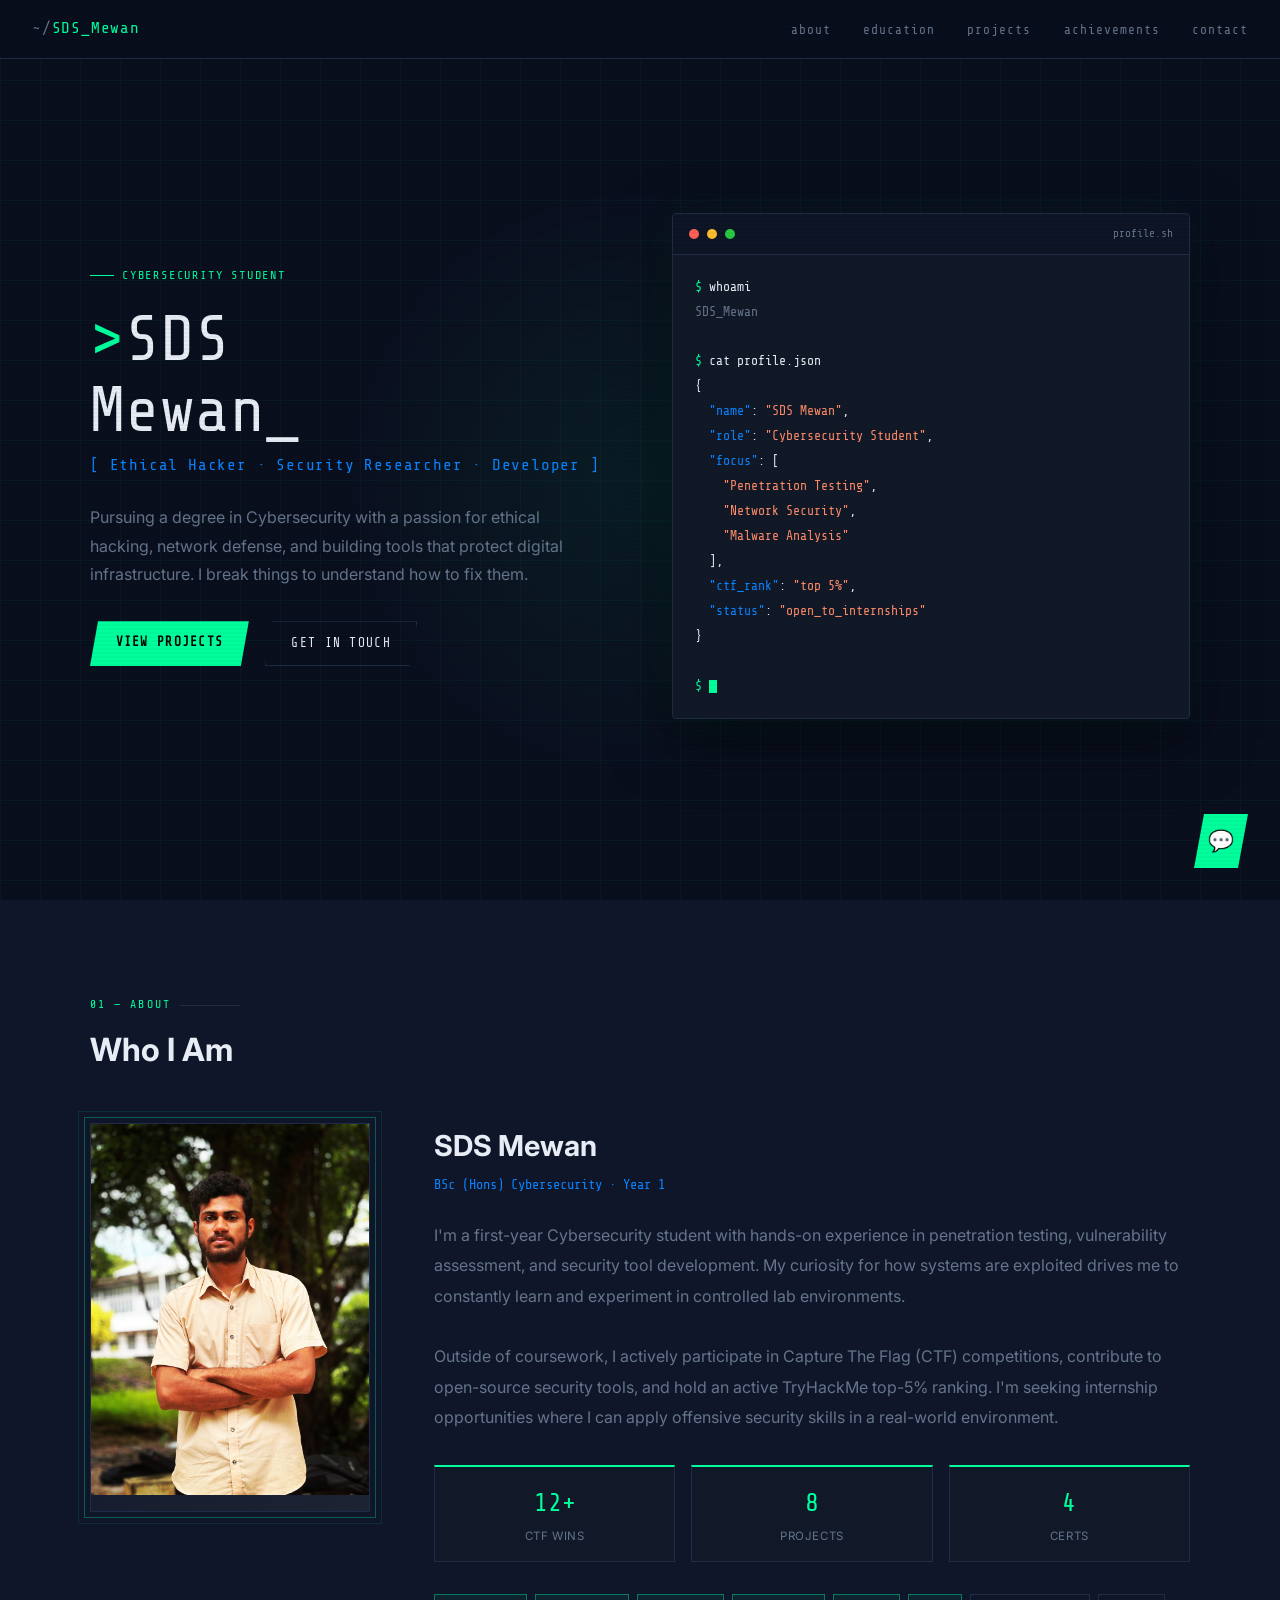
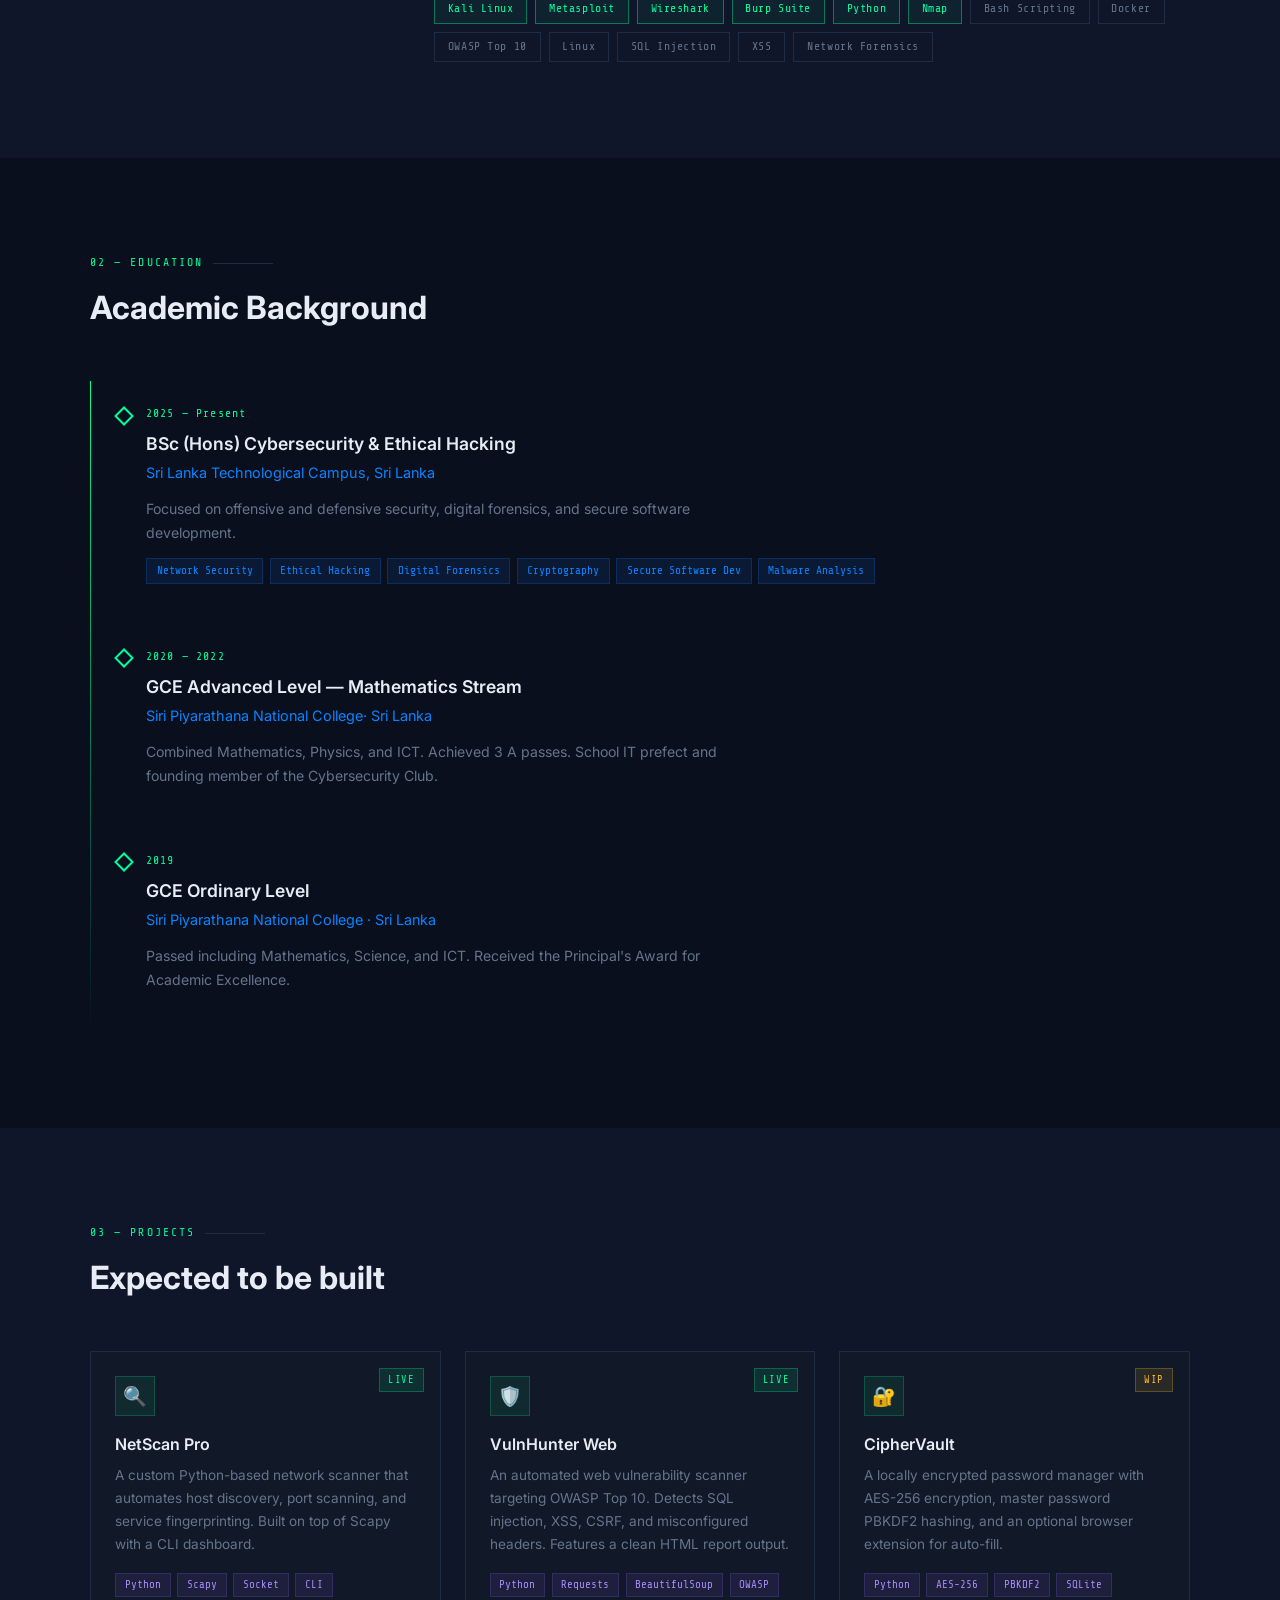
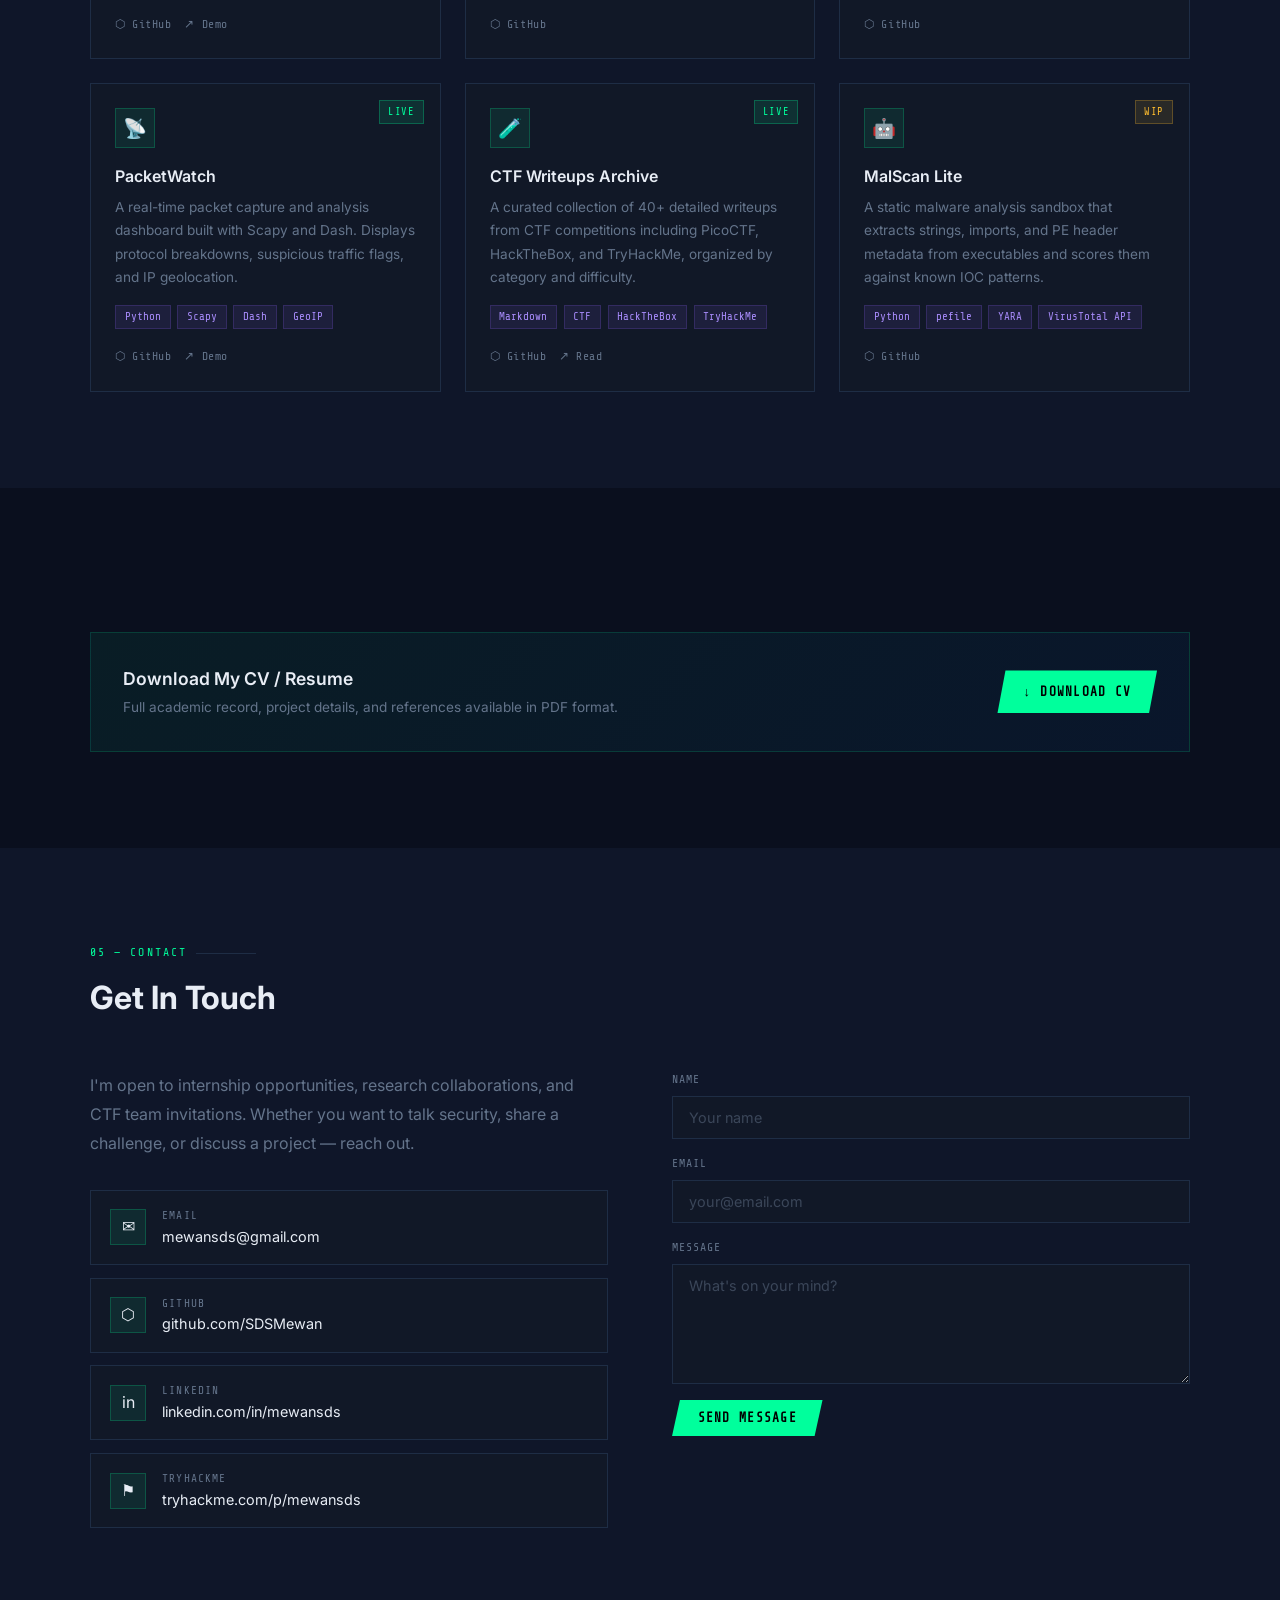
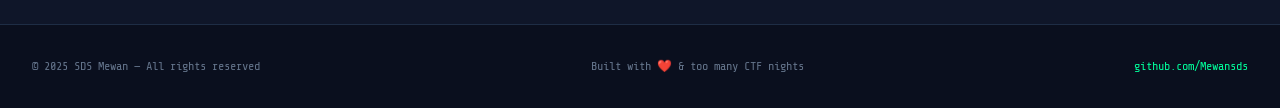
==== commit 3b78ead5: "Update education details in index.html" ====
--- a/index.html
+++ b/index.html
@@ -1280,7 +1280,7 @@
         <div class="edu-item">
           <div class="edu-period">2025 — Present</div>
           <div class="edu-degree">BSc (Hons) Cybersecurity & Ethical Hacking</div>
-          <div class="edu-school">Your University Name · Colombo, Sri Lanka</div>
+          <div class="edu-school">Sri Lanka Technological Campus, Sri Lanka</div>
           <p class="edu-desc">Focused on offensive and defensive security, digital forensics, and secure software
             development.
           </p>
@@ -1603,4 +1603,4 @@
 
 </body>
 
-</html>+</html>
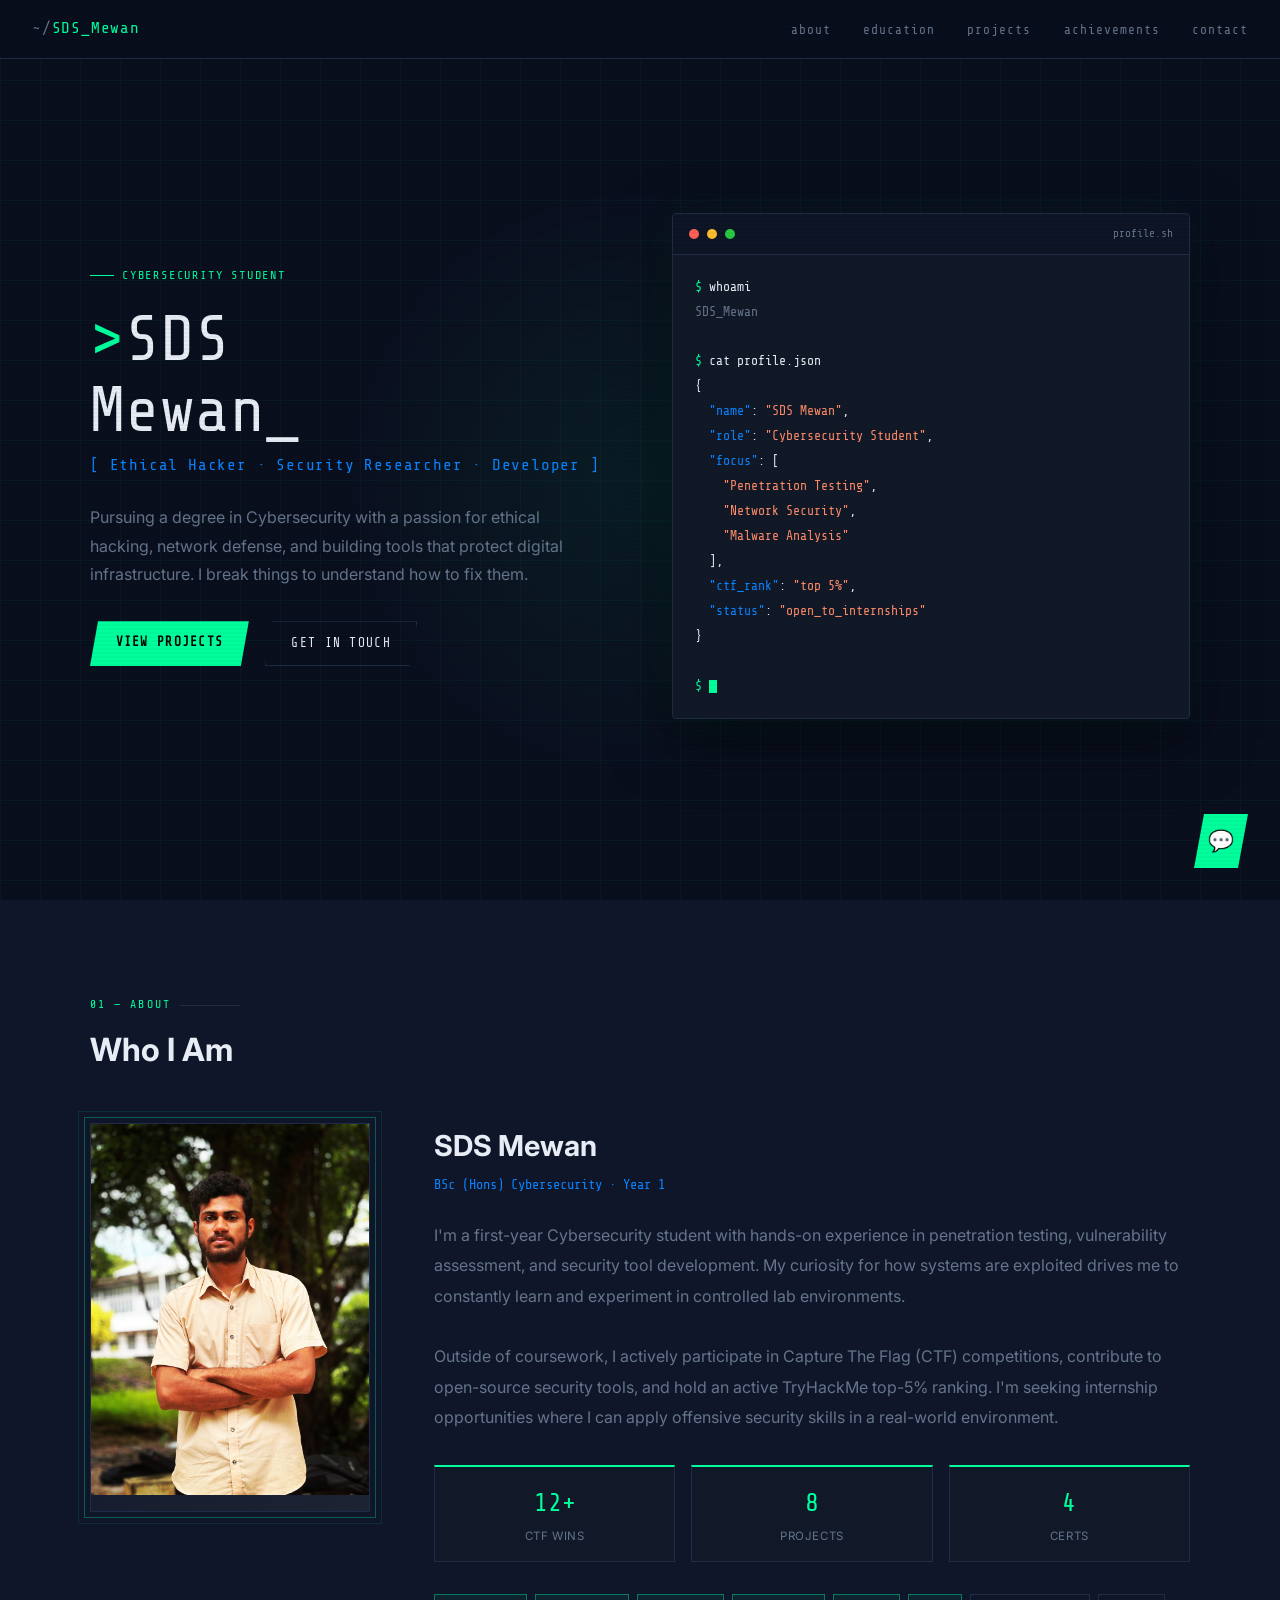
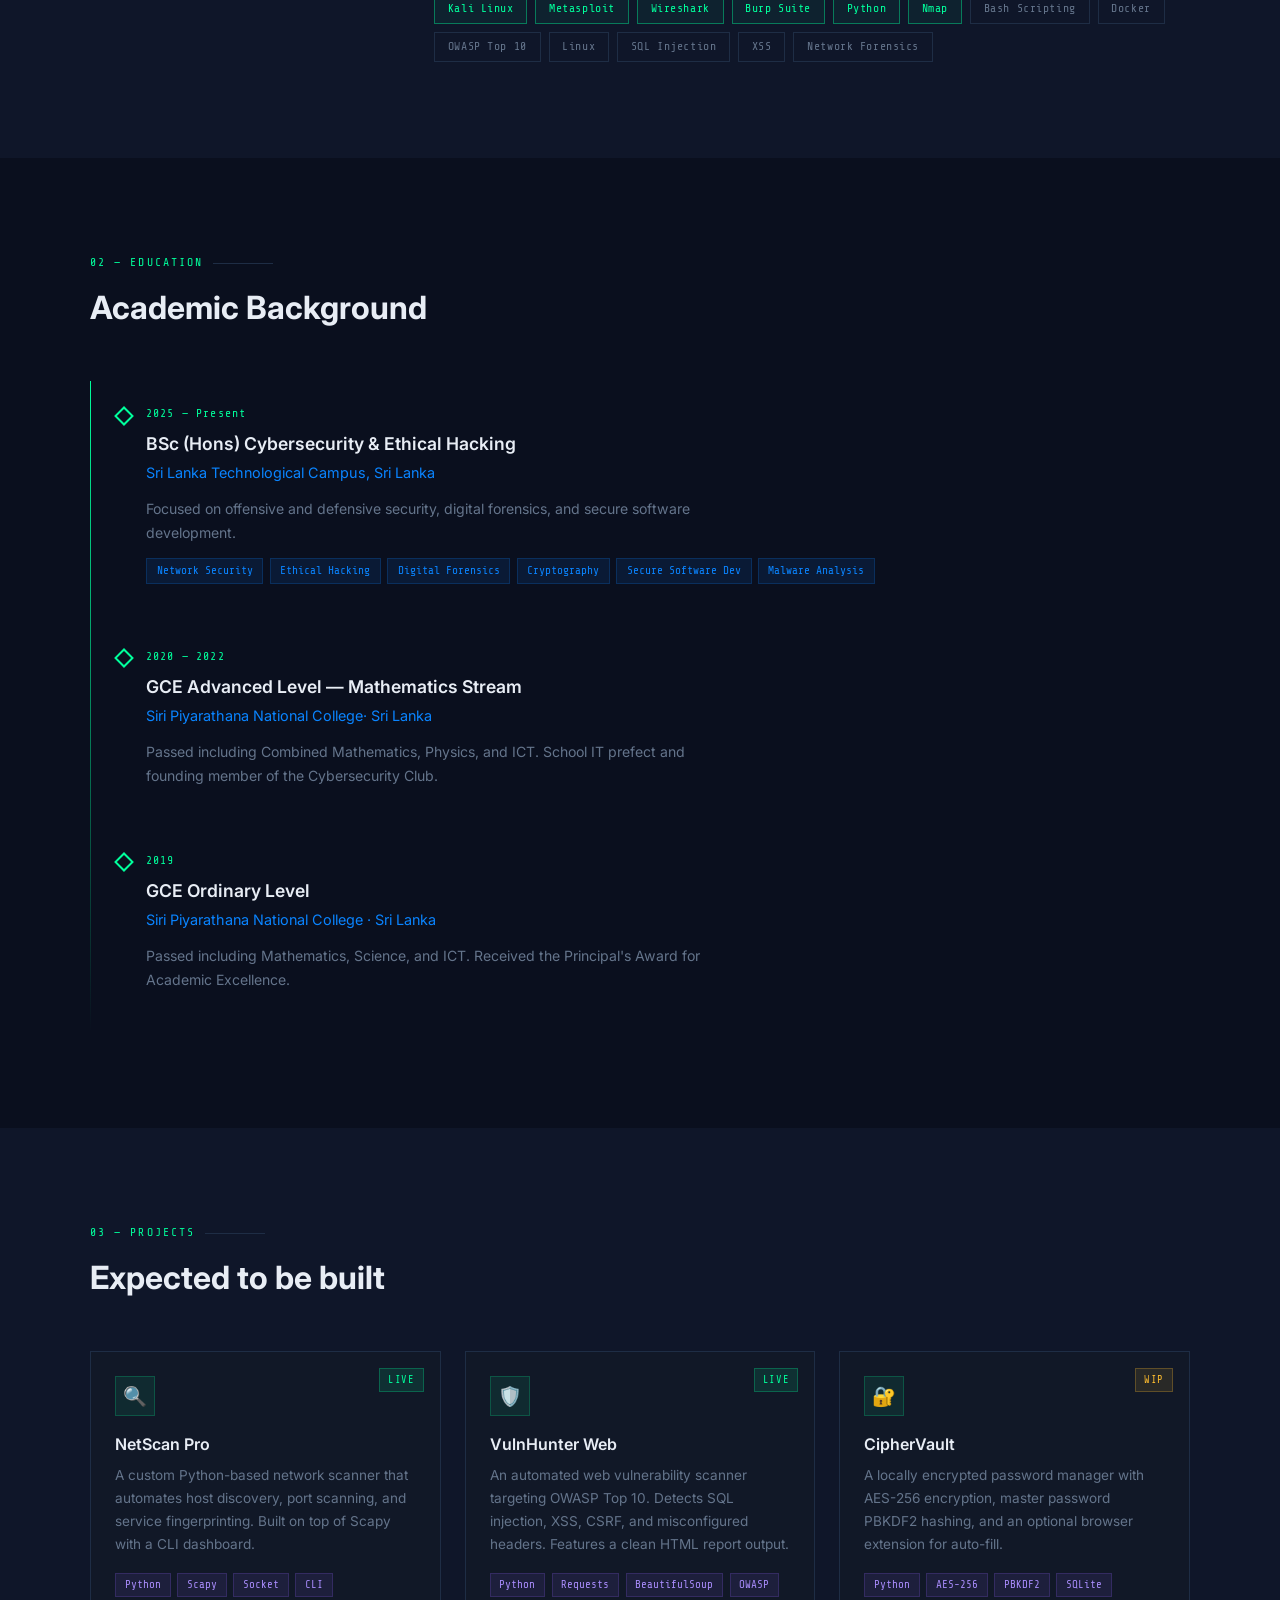
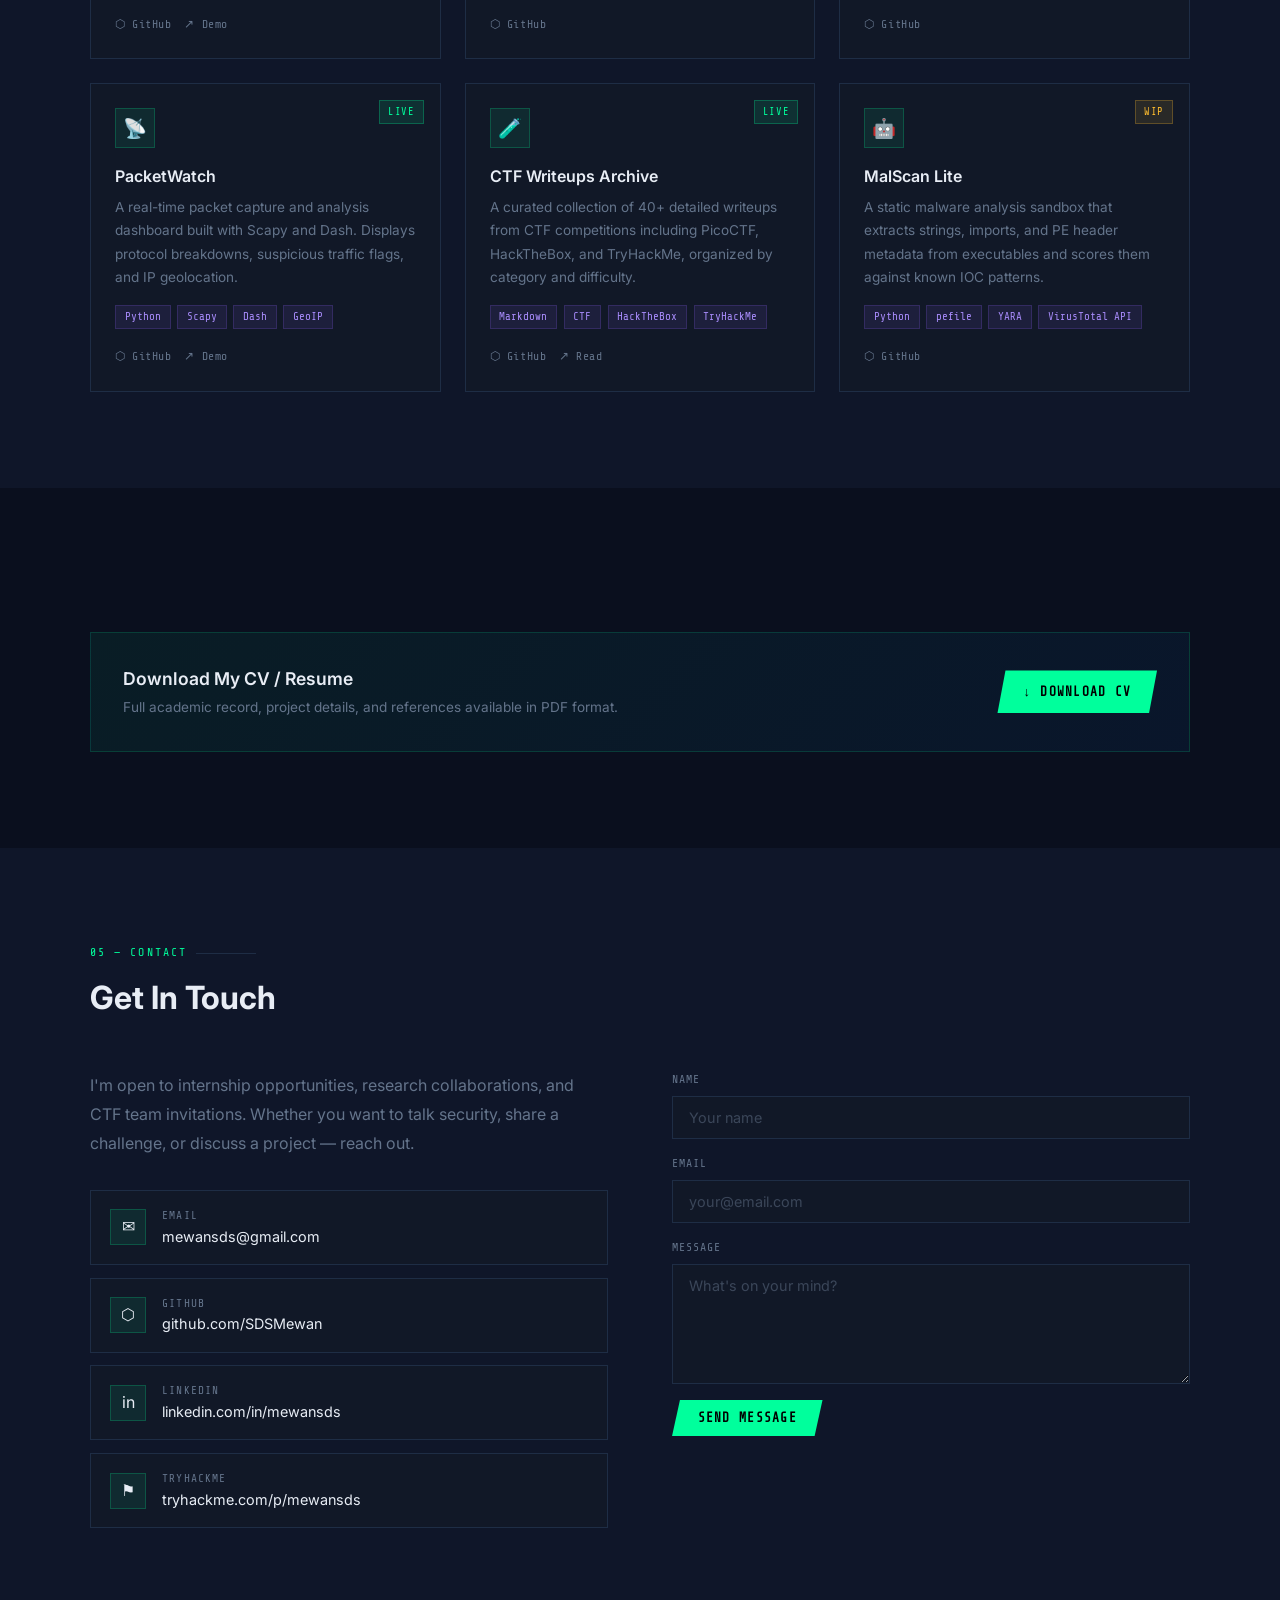
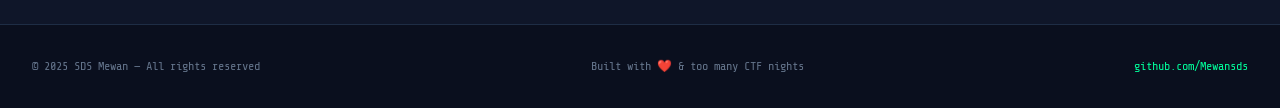
==== commit 2f46209f: "Update index.html" ====
--- a/index.html
+++ b/index.html
@@ -1298,7 +1298,7 @@
           <div class="edu-period">2020 — 2022</div>
           <div class="edu-degree">GCE Advanced Level — Mathematics Stream</div>
           <div class="edu-school">Siri Piyarathana National College· Sri Lanka</div>
-          <p class="edu-desc">Combined Mathematics, Physics, and ICT. Achieved 3 A passes. School IT prefect and
+          <p class="edu-desc">Passed including Combined Mathematics, Physics, and ICT. School IT prefect and
             founding member of the Cybersecurity Club.</p>
         </div>
 
@@ -1441,7 +1441,7 @@
           <h3>Download My CV / Resume</h3>
           <p>Full academic record, project details, and references available in PDF format.</p>
         </div>
-        <a href="cv.pdf" download class="btn-primary">↓ DOWNLOAD CV</a>
+        <a href="https://raw.githubusercontent.com/SDSMewan/Portfolio-Website/a1b89eec85b702aa53cfd7c6f1fcd315b805c6ba/SDS%20Mewan%27s%20CV%20.pdf" download class="btn-primary">↓ DOWNLOAD CV</a>
       </div>
     </div>
   </section>
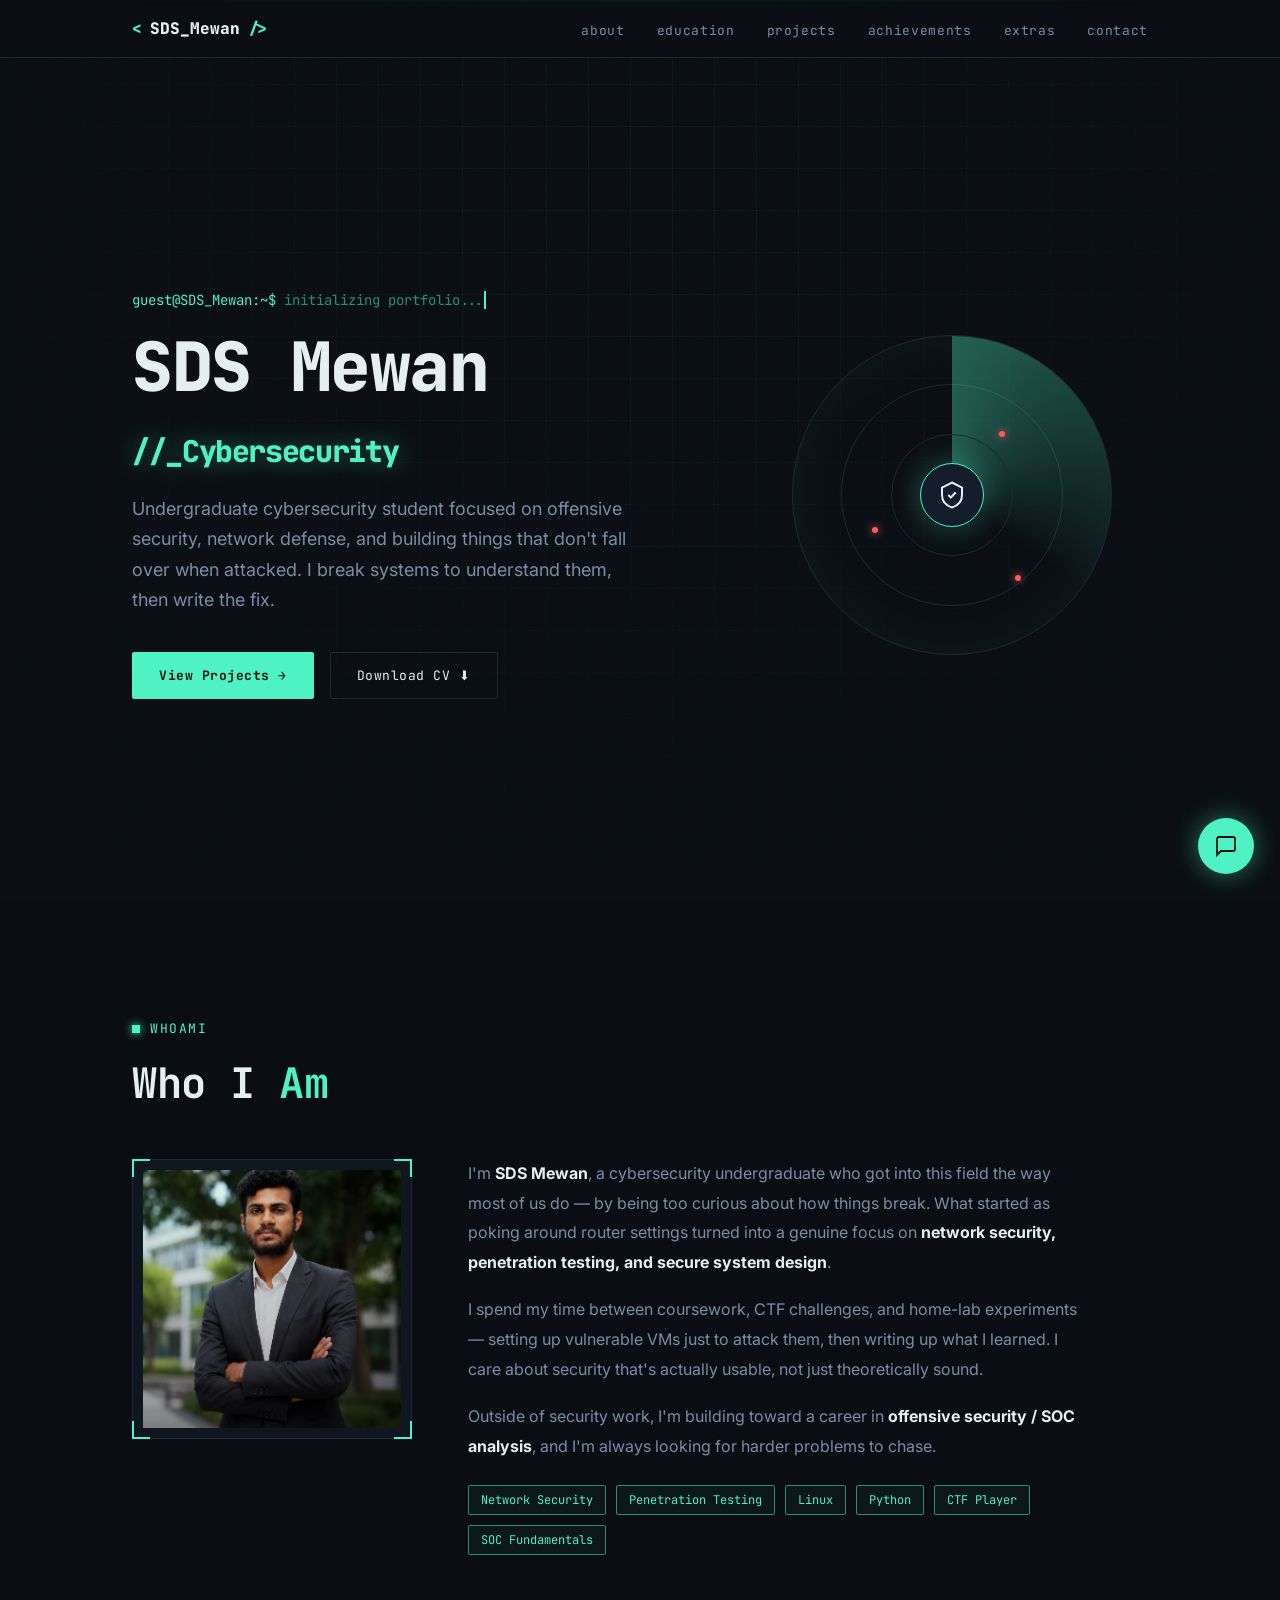
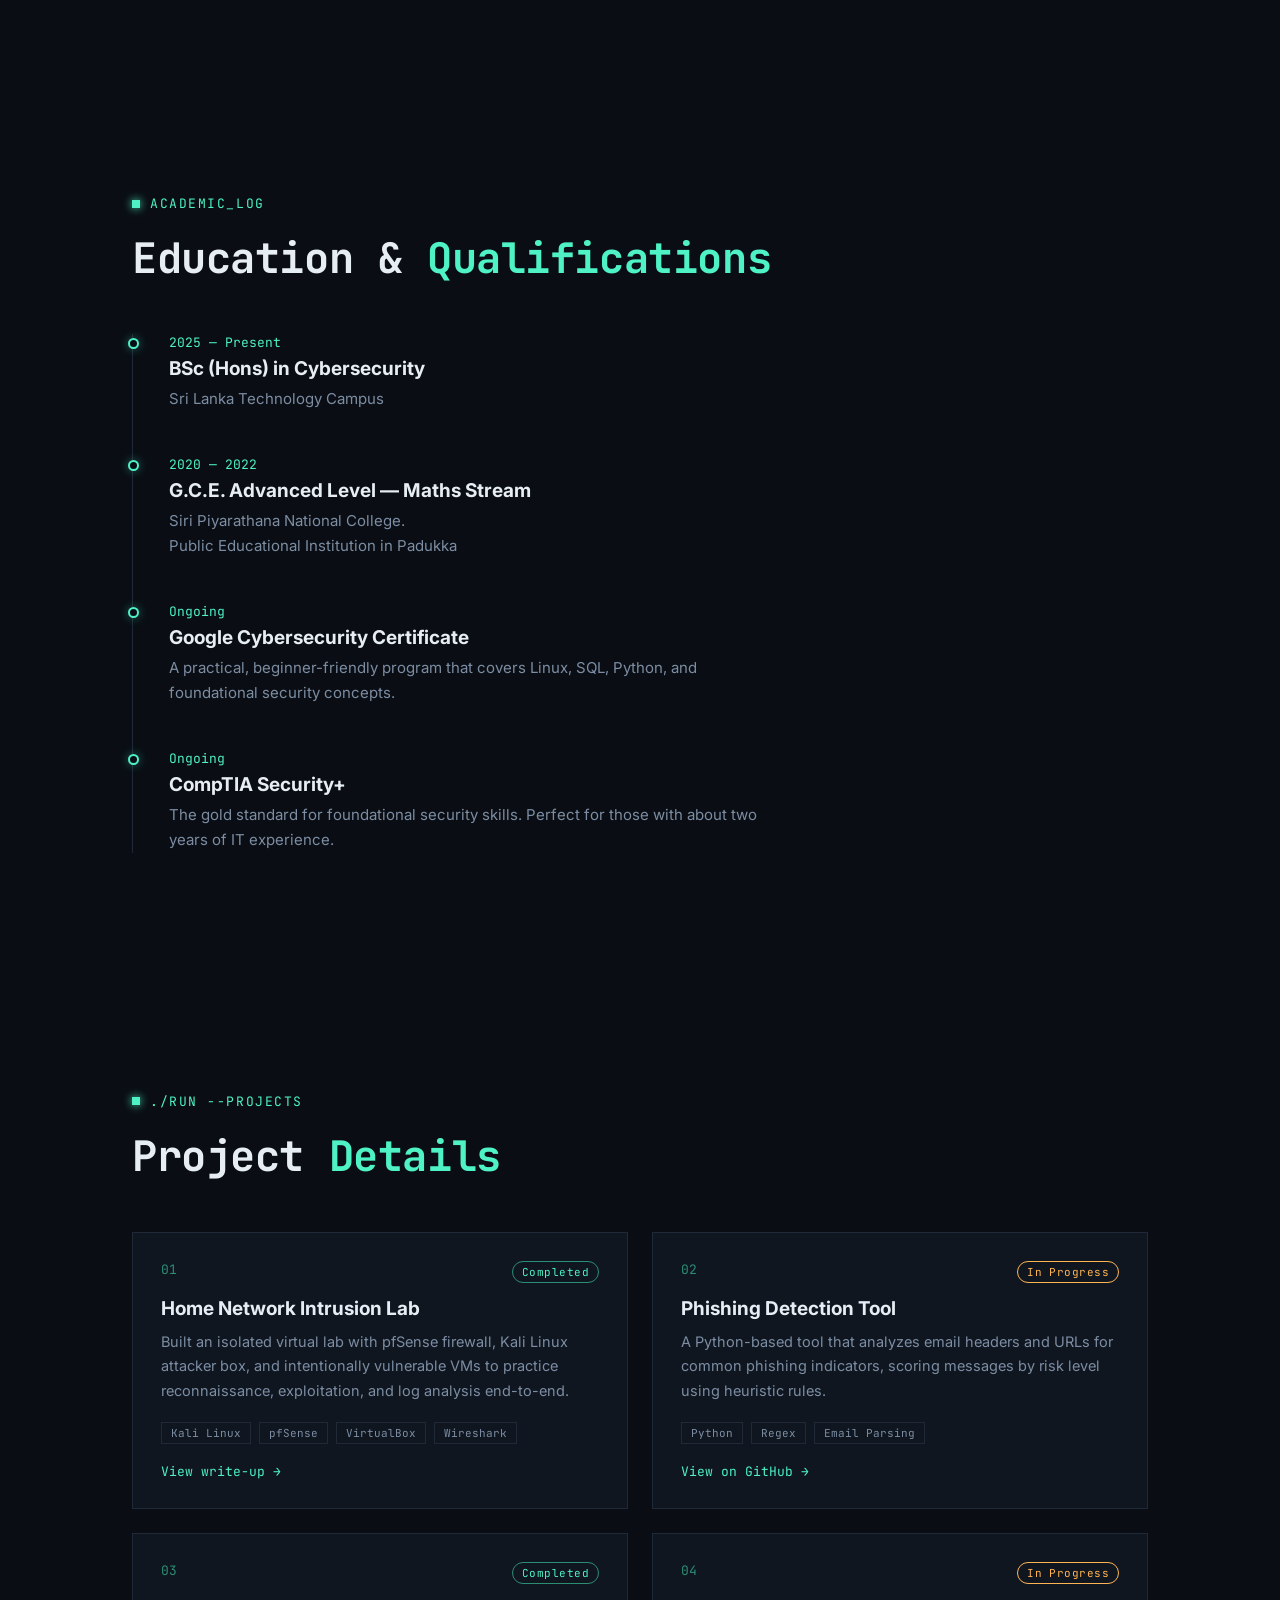
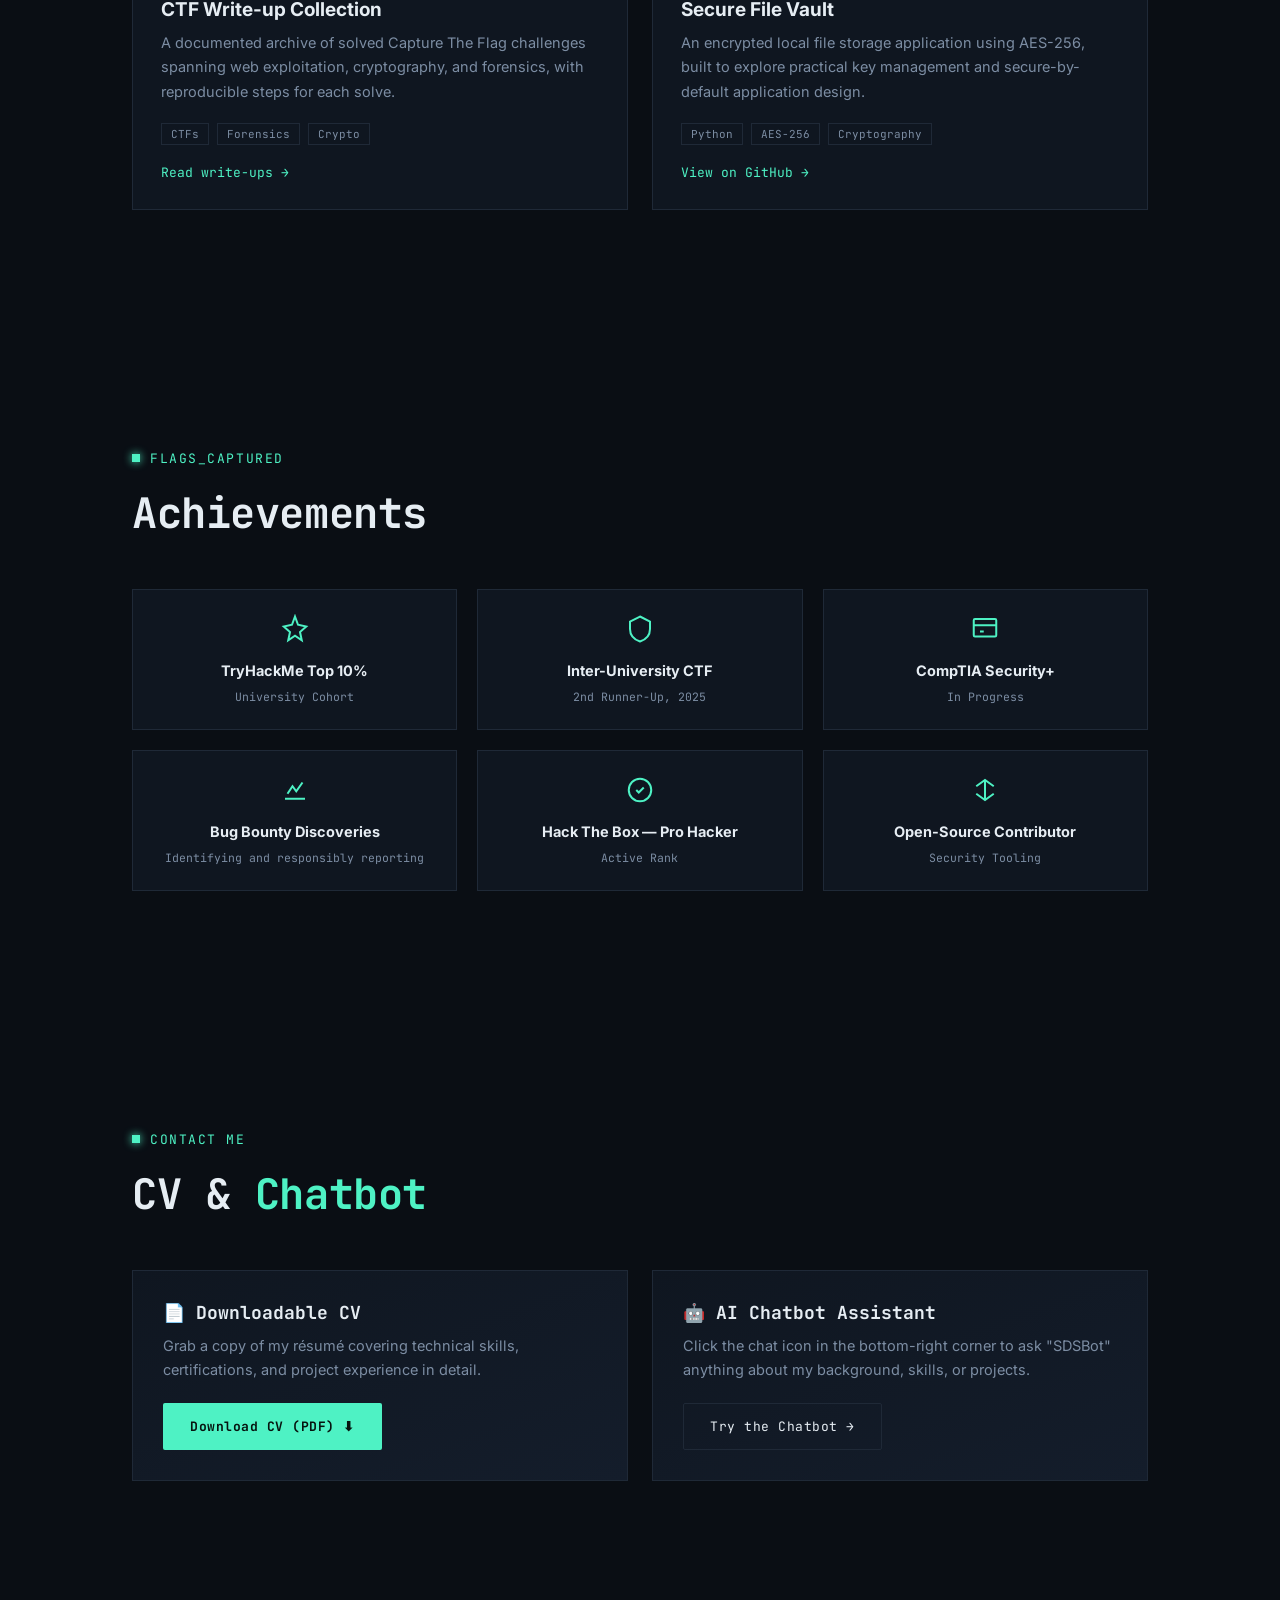
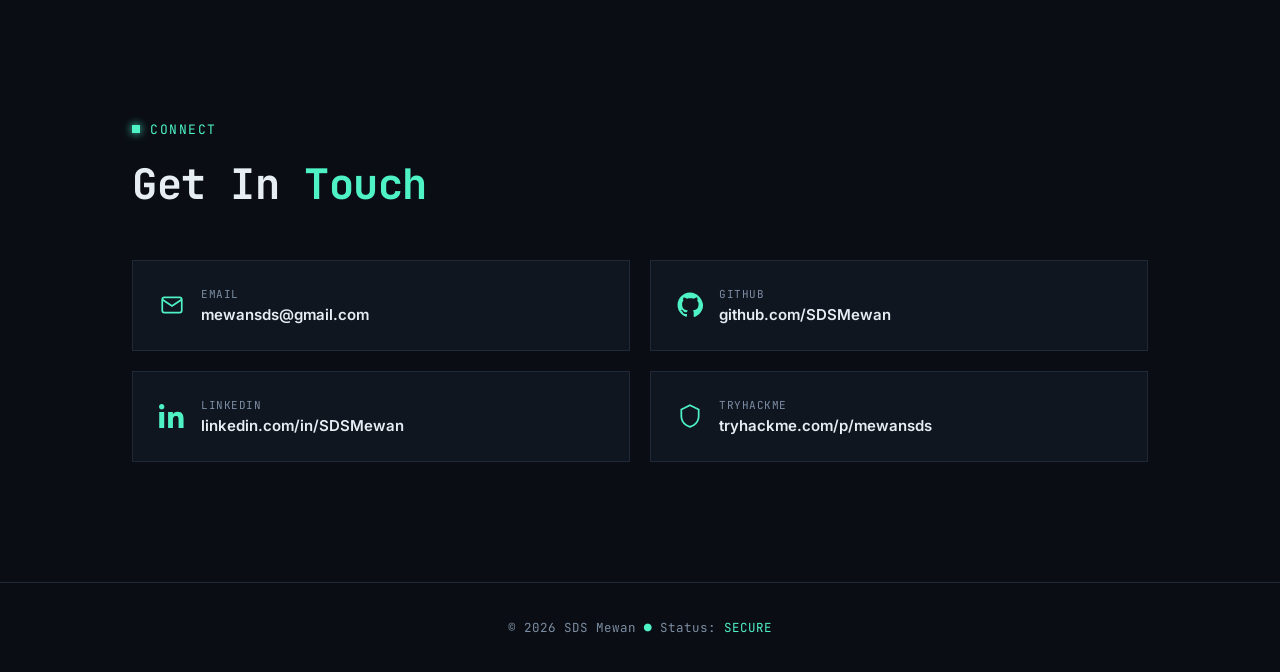
==== commit 3960a5e5: "Add files via upload" ====
--- a/index.html
+++ b/index.html
@@ -4,22 +4,24 @@
 <head>
   <meta charset="UTF-8">
   <meta name="viewport" content="width=device-width, initial-scale=1.0">
-  <title>SDS Mewan | Cybersecurity Student</title>
+  <title>SDS Mewan — Cybersecurity Portfolio</title>
+  <link rel="preconnect" href="https://fonts.googleapis.com">
   <link
-    href="https://fonts.googleapis.com/css2?family=Share+Tech+Mono&family=Inter:wght@300;400;500;600;700&display=swap"
+    href="https://fonts.googleapis.com/css2?family=JetBrains+Mono:wght@400;500;700;800&family=Inter:wght@400;500;600;700&display=swap"
     rel="stylesheet">
   <style>
     :root {
-      --bg: #0A0F1E;
-      --bg2: #0F1629;
-      --card: #111827;
-      --border: #1E2D45;
-      --green: #00FF9C;
-      --blue: #0A84FF;
-      --purple: #8B5CF6;
-      --text: #E8EDF5;
-      --muted: #64748B;
-      --mono: 'Share Tech Mono', monospace;
+      --bg: #0a0e14;
+      --surface: #0f1620;
+      --surface-2: #141d2b;
+      --line: #1f2937;
+      --text: #e6edf3;
+      --muted: #7c8da3;
+      --cyan: #4ef2c4;
+      --cyan-dim: #2c8d72;
+      --red: #ff5c5c;
+      --amber: #ffb454;
+      --mono: 'JetBrains Mono', monospace;
       --sans: 'Inter', sans-serif;
     }
 
@@ -37,567 +39,606 @@
       background: var(--bg);
       color: var(--text);
       font-family: var(--sans);
-      line-height: 1.6;
       overflow-x: hidden;
-    }
-
-    /* Scanline overlay */
-    body::before {
-      content: '';
+      position: relative;
+    }
+
+    ::selection {
+      background: var(--cyan);
+      color: #0a0e14;
+    }
+
+    /* background grid + scanline */
+    .bg-grid {
       position: fixed;
       inset: 0;
-      background: repeating-linear-gradient(0deg, transparent, transparent 2px, rgba(0, 0, 0, 0.03) 2px, rgba(0, 0, 0, 0.03) 4px);
+      z-index: 0;
       pointer-events: none;
-      z-index: 1000;
-    }
-
-    /* ── NAV ── */
+      background-image:
+        linear-gradient(rgba(78, 242, 196, 0.05) 1px, transparent 1px),
+        linear-gradient(90deg, rgba(78, 242, 196, 0.05) 1px, transparent 1px);
+      background-size: 42px 42px;
+      mask-image: radial-gradient(circle at 50% 20%, black 0%, transparent 75%);
+    }
+
+    .scanline {
+      position: fixed;
+      left: 0;
+      right: 0;
+      height: 2px;
+      z-index: 1;
+      pointer-events: none;
+      background: linear-gradient(90deg, transparent, rgba(78, 242, 196, 0.5), transparent);
+      animation: scan 7s linear infinite;
+      opacity: 0.6;
+    }
+
+    @keyframes scan {
+      0% {
+        top: -2%;
+      }
+
+      100% {
+        top: 102%;
+      }
+    }
+
+    .noise {
+      position: fixed;
+      inset: 0;
+      z-index: 0;
+      pointer-events: none;
+      opacity: 0.025;
+      background-image: url("data:image/svg+xml,%3Csvg xmlns='http://www.w3.org/2000/svg' width='100' height='100'%3E%3Cfilter id='n'%3E%3CfeTurbulence type='fractalNoise' baseFrequency='0.9' numOctaves='2'/%3E%3C/filter%3E%3Crect width='100%25' height='100%25' filter='url(%23n)'/%3E%3C/svg%3E");
+    }
+
+    /* layout helpers */
+    .wrap {
+      max-width: 1080px;
+      margin: 0 auto;
+      padding: 0 32px;
+      position: relative;
+      z-index: 2;
+    }
+
+    section {
+      padding: 120px 0;
+      position: relative;
+      z-index: 2;
+    }
+
+    .eyebrow {
+      font-family: var(--mono);
+      font-size: 13px;
+      letter-spacing: .12em;
+      color: var(--cyan);
+      display: flex;
+      align-items: center;
+      gap: 10px;
+      margin-bottom: 18px;
+      text-transform: uppercase;
+    }
+
+    .eyebrow::before {
+      content: '';
+      width: 8px;
+      height: 8px;
+      background: var(--cyan);
+      box-shadow: 0 0 8px var(--cyan);
+      animation: pulse 1.6s ease-in-out infinite;
+    }
+
+    @keyframes pulse {
+
+      0%,
+      100% {
+        opacity: 1;
+      }
+
+      50% {
+        opacity: .3;
+      }
+    }
+
+    h2.section-title {
+      font-family: var(--mono);
+      font-weight: 700;
+      font-size: clamp(28px, 4vw, 42px);
+      letter-spacing: -0.01em;
+      margin-bottom: 48px;
+    }
+
+    h2.section-title span {
+      color: var(--cyan);
+    }
+
+    .reveal {
+      opacity: 0;
+      transform: translateY(28px);
+      transition: opacity .7s ease, transform .7s ease;
+    }
+
+    .reveal.in {
+      opacity: 1;
+      transform: translateY(0);
+    }
+
+    /* nav */
     nav {
       position: fixed;
       top: 0;
       left: 0;
       right: 0;
-      z-index: 100;
-      display: flex;
+      z-index: 50;
+      backdrop-filter: blur(10px);
+      background: rgba(10, 14, 20, 0.7);
+      border-bottom: 1px solid var(--line);
+    }
+
+    .nav-inner {
+      max-width: 1080px;
+      margin: 0 auto;
+      padding: 18px 32px;
+      display: flex;
+      align-items: center;
       justify-content: space-between;
+    }
+
+    .logo {
+      font-family: var(--mono);
+      font-weight: 800;
+      font-size: 16px;
+      color: var(--text);
+      display: flex;
       align-items: center;
-      padding: 1rem 2rem;
-      background: rgba(10, 15, 30, 0.85);
-      backdrop-filter: blur(12px);
-      border-bottom: 1px solid var(--border);
-    }
-
-    .nav-logo {
-      font-family: var(--mono);
-      color: var(--green);
-      font-size: 1rem;
-      letter-spacing: 0.05em;
-    }
-
-    .nav-logo span {
-      color: var(--muted);
+      gap: 8px;
+    }
+
+    .logo .bracket {
+      color: var(--cyan);
     }
 
     .nav-links {
       display: flex;
-      gap: 2rem;
+      gap: 32px;
       list-style: none;
     }
 
     .nav-links a {
-      font-family: var(--mono);
-      font-size: 0.8rem;
       color: var(--muted);
       text-decoration: none;
-      letter-spacing: 0.08em;
-      transition: color 0.2s;
-    }
-
-    .nav-links a:hover {
-      color: var(--green);
-    }
-
-    /* ── HERO ── */
-    #hero {
+      font-family: var(--mono);
+      font-size: 13px;
+      letter-spacing: .05em;
+      transition: color .25s ease;
+      position: relative;
+    }
+
+    .nav-links a:hover,
+    .nav-links a:focus-visible {
+      color: var(--cyan);
+    }
+
+    .nav-links a::after {
+      content: '';
+      position: absolute;
+      left: 0;
+      bottom: -4px;
+      width: 0;
+      height: 1px;
+      background: var(--cyan);
+      transition: width .25s ease;
+    }
+
+    .nav-links a:hover::after {
+      width: 100%;
+    }
+
+    @media (max-width:720px) {
+      .nav-links {
+        display: none;
+      }
+    }
+
+    /* hero */
+    .hero {
       min-height: 100vh;
+      display: flex;
+      flex-direction: column;
+      justify-content: center;
+      padding-top: 90px;
+    }
+
+    .hero-grid {
+      display: grid;
+      grid-template-columns: 1.3fr 0.9fr;
+      gap: 56px;
+      align-items: center;
+    }
+
+    @media (max-width:860px) {
+      .hero-grid {
+        grid-template-columns: 1fr;
+      }
+    }
+
+    .terminal {
+      font-family: var(--mono);
+      font-size: 14px;
+      color: var(--cyan-dim);
+      margin-bottom: 22px;
+    }
+
+    .terminal .prompt {
+      color: var(--cyan);
+    }
+
+    .typewriter {
+      border-right: 2px solid var(--cyan);
+      white-space: nowrap;
+      overflow: hidden;
+      animation: blink-caret .9s step-end infinite;
+    }
+
+    @keyframes blink-caret {
+      50% {
+        border-color: transparent;
+      }
+    }
+
+    .hero h1 {
+      font-family: var(--mono);
+      font-weight: 800;
+      font-size: clamp(38px, 6vw, 68px);
+      line-height: 1.05;
+      letter-spacing: -0.02em;
+      margin-bottom: 20px;
+    }
+
+    .hero h1 .glow {
+      font-size: 30px;
+      color: var(--cyan);
+      text-shadow: 0 0 24px rgba(78, 242, 196, 0.45);
+    }
+
+    .hero p.lead {
+      color: var(--muted);
+      font-size: 18px;
+      line-height: 1.7;
+      max-width: 520px;
+      margin-bottom: 36px;
+    }
+
+    .btn-row {
+      display: flex;
+      gap: 16px;
+      flex-wrap: wrap;
+    }
+
+    .btn {
+      font-family: var(--mono);
+      font-size: 13px;
+      letter-spacing: .04em;
+      padding: 14px 26px;
+      border-radius: 2px;
+      text-decoration: none;
+      display: inline-flex;
+      align-items: center;
+      gap: 8px;
+      transition: all .25s ease;
+      cursor: pointer;
+      border: 1px solid transparent;
+    }
+
+    .btn-primary {
+      background: var(--cyan);
+      color: #06140f;
+      font-weight: 700;
+    }
+
+    .btn-primary:hover {
+      box-shadow: 0 0 22px rgba(78, 242, 196, 0.5);
+      transform: translateY(-2px);
+    }
+
+    .btn-ghost {
+      border-color: var(--line);
+      color: var(--text);
+    }
+
+    .btn-ghost:hover {
+      border-color: var(--cyan);
+      color: var(--cyan);
+    }
+
+    /* hero visual: radar / shield */
+    .hero-visual {
       display: flex;
       align-items: center;
       justify-content: center;
       position: relative;
-      padding: 6rem 2rem 4rem;
+    }
+
+    .radar {
+      width: 320px;
+      height: 320px;
+      border-radius: 50%;
+      border: 1px solid var(--line);
+      position: relative;
+      display: flex;
+      align-items: center;
+      justify-content: center;
+      box-shadow: inset 0 0 60px rgba(78, 242, 196, 0.05);
+    }
+
+    .radar::before,
+    .radar::after {
+      content: '';
+      position: absolute;
+      border-radius: 50%;
+      border: 1px solid var(--line);
+    }
+
+    .radar::before {
+      width: 220px;
+      height: 220px;
+    }
+
+    .radar::after {
+      width: 120px;
+      height: 120px;
+    }
+
+    .radar-sweep {
+      position: absolute;
+      inset: 0;
+      border-radius: 50%;
+      background: conic-gradient(from 0deg, rgba(78, 242, 196, 0.35), transparent 35%);
+      animation: sweep 4s linear infinite;
+    }
+
+    @keyframes sweep {
+      to {
+        transform: rotate(360deg);
+      }
+    }
+
+    .radar-core {
+      width: 64px;
+      height: 64px;
+      border-radius: 50%;
+      background: var(--surface-2);
+      border: 1px solid var(--cyan);
+      display: flex;
+      align-items: center;
+      justify-content: center;
+      z-index: 2;
+      box-shadow: 0 0 30px rgba(78, 242, 196, 0.3);
+    }
+
+    .radar-core svg {
+      width: 30px;
+      height: 30px;
+    }
+
+    .blip {
+      position: absolute;
+      width: 6px;
+      height: 6px;
+      background: var(--red);
+      border-radius: 50%;
+      box-shadow: 0 0 8px var(--red);
+      animation: blip 2.4s ease-in-out infinite;
+    }
+
+    @keyframes blip {
+
+      0%,
+      100% {
+        opacity: 0;
+      }
+
+      50% {
+        opacity: 1;
+      }
+    }
+
+    /* about */
+    .about-grid {
+      display: grid;
+      grid-template-columns: 280px 1fr;
+      gap: 56px;
+      align-items: start;
+    }
+
+    @media (max-width:760px) {
+      .about-grid {
+        grid-template-columns: 1fr;
+      }
+    }
+
+    .photo-frame {
+      position: relative;
+      aspect-ratio: 1/1;
+      border: 1px solid var(--line);
+      padding: 10px;
+      background: var(--surface);
+    }
+
+    .photo-frame .corner {
+      position: absolute;
+      width: 18px;
+      height: 18px;
+      border: 2px solid var(--cyan);
+    }
+
+    .corner.tl {
+      top: -1px;
+      left: -1px;
+      border-right: none;
+      border-bottom: none;
+    }
+
+    .corner.tr {
+      top: -1px;
+      right: -1px;
+      border-left: none;
+      border-bottom: none;
+    }
+
+    .corner.bl {
+      bottom: -1px;
+      left: -1px;
+      border-right: none;
+      border-top: none;
+    }
+
+    .corner.br {
+      bottom: -1px;
+      right: -1px;
+      border-left: none;
+      border-top: none;
+    }
+
+    .photo-inner {
+      width: 100%;
+      height: 100%;
+      background:
+        radial-gradient(circle at 50% 30%, rgba(78, 242, 196, 0.18), transparent 60%),
+        linear-gradient(155deg, #16202c, #0c1218);
+      display: flex;
+      align-items: center;
+      justify-content: center;
+      position: relative;
       overflow: hidden;
     }
 
-    /* Grid background */
-    #hero::before {
+    .photo-inner svg {
+      width: 55%;
+      height: 55%;
+      color: var(--cyan);
+      opacity: .85;
+    }
+
+    .photo-inner::after {
       content: '';
       position: absolute;
       inset: 0;
-      background-image:
-        linear-gradient(rgba(0, 255, 156, 0.04) 1px, transparent 1px),
-        linear-gradient(90deg, rgba(0, 255, 156, 0.04) 1px, transparent 1px);
-      background-size: 40px 40px;
-    }
-
-    /* Glow orb */
-    #hero::after {
-      content: '';
+      z-index: 2;
+      pointer-events: none;
+      background: linear-gradient(165deg, rgba(78, 242, 196, 0.16), rgba(10, 14, 20, 0.25) 60%, rgba(10, 14, 20, 0.55));
+      mix-blend-mode: multiply;
+    }
+
+    .photo-tag {
       position: absolute;
-      top: 20%;
-      left: 50%;
-      transform: translateX(-50%);
-      width: 600px;
-      height: 600px;
-      background: radial-gradient(circle, rgba(0, 255, 156, 0.06) 0%, transparent 70%);
-      pointer-events: none;
-    }
-
-    .hero-inner {
+      bottom: 14px;
+      left: 14px;
+      right: 14px;
+      font-family: var(--mono);
+      font-size: 11px;
+      color: var(--cyan);
+      letter-spacing: .05em;
+      background: rgba(10, 14, 20, 0.6);
+      padding: 6px 8px;
+    }
+
+    .about-text p {
+      color: var(--muted);
+      line-height: 1.85;
+      font-size: 16px;
+      margin-bottom: 18px;
+      max-width: 620px;
+    }
+
+    .about-text strong {
+      color: var(--text);
+    }
+
+    .tags {
+      display: flex;
+      flex-wrap: wrap;
+      gap: 10px;
+      margin-top: 24px;
+    }
+
+    .tag {
+      font-family: var(--mono);
+      font-size: 12px;
+      color: var(--cyan);
+      border: 1px solid var(--cyan-dim);
+      padding: 6px 12px;
+      border-radius: 2px;
+      background: rgba(78, 242, 196, 0.04);
+    }
+
+    /* education */
+    .timeline {
       position: relative;
-      z-index: 2;
-      display: grid;
-      grid-template-columns: 1fr 1fr;
-      gap: 4rem;
-      align-items: center;
-      max-width: 1100px;
-      width: 100%;
-    }
-
-    .hero-text {}
-
-    .hero-label {
-      font-family: var(--mono);
-      font-size: 0.75rem;
-      color: var(--green);
-      letter-spacing: 0.15em;
-      text-transform: uppercase;
-      margin-bottom: 1.2rem;
-      display: flex;
-      align-items: center;
-      gap: 0.5rem;
-    }
-
-    .hero-label::before {
-      content: '';
-      display: inline-block;
-      width: 24px;
-      height: 1px;
-      background: var(--green);
-    }
-
-    .hero-name {
-      font-family: var(--mono);
-      font-size: clamp(2.5rem, 5vw, 4rem);
-      font-weight: 400;
-      color: var(--text);
-      line-height: 1.1;
-      margin-bottom: 0.5rem;
-    }
-
-    .hero-name .accent {
-      color: var(--green);
-    }
-
-    .hero-title {
-      font-family: var(--mono);
-      font-size: 1rem;
-      color: var(--blue);
-      margin-bottom: 1.5rem;
-      letter-spacing: 0.05em;
-    }
-
-    .hero-statement {
-      font-size: 1rem;
+      padding-left: 36px;
+      border-left: 1px solid var(--line);
+    }
+
+    .tl-item {
+      position: relative;
+      padding-bottom: 44px;
+    }
+
+    .tl-item:last-child {
+      padding-bottom: 0;
+    }
+
+    .tl-dot {
+      position: absolute;
+      left: -41px;
+      top: 4px;
+      width: 11px;
+      height: 11px;
+      border-radius: 50%;
+      background: var(--bg);
+      border: 2px solid var(--cyan);
+      box-shadow: 0 0 10px rgba(78, 242, 196, 0.4);
+    }
+
+    .tl-period {
+      font-family: var(--mono);
+      color: var(--cyan);
+      font-size: 13px;
+      margin-bottom: 6px;
+    }
+
+    .tl-item h3 {
+      font-size: 19px;
+      margin-bottom: 6px;
+    }
+
+    .tl-item p {
       color: var(--muted);
-      line-height: 1.8;
-      max-width: 480px;
-      margin-bottom: 2rem;
-    }
-
-    .hero-ctas {
-      display: flex;
-      gap: 1rem;
-      flex-wrap: wrap;
-    }
-
-    .btn-primary {
-      padding: 0.7rem 1.6rem;
-      background: var(--green);
-      color: #000;
-      font-family: var(--mono);
-      font-size: 0.8rem;
-      font-weight: 700;
-      letter-spacing: 0.1em;
-      text-decoration: none;
-      border: none;
-      cursor: pointer;
-      transition: transform 0.15s, box-shadow 0.15s;
-      clip-path: polygon(8px 0%, 100% 0%, calc(100% - 8px) 100%, 0% 100%);
-    }
-
-    .btn-primary:hover {
-      transform: translateY(-2px);
-      box-shadow: 0 0 20px rgba(0, 255, 156, 0.4);
-    }
-
-    .btn-secondary {
-      padding: 0.7rem 1.6rem;
-      background: transparent;
-      color: var(--text);
-      font-family: var(--mono);
-      font-size: 0.8rem;
-      letter-spacing: 0.1em;
-      text-decoration: none;
-      border: 1px solid var(--border);
-      cursor: pointer;
-      transition: border-color 0.2s, color 0.2s;
-      clip-path: polygon(8px 0%, 100% 0%, calc(100% - 8px) 100%, 0% 100%);
-    }
-
-    .btn-secondary:hover {
-      border-color: var(--green);
-      color: var(--green);
-    }
-
-    /* Terminal card */
-    .hero-terminal {
-      background: var(--card);
-      border: 1px solid var(--border);
-      border-radius: 4px;
-      overflow: hidden;
-      box-shadow: 0 0 40px rgba(0, 255, 156, 0.05), 0 20px 60px rgba(0, 0, 0, 0.5);
-    }
-
-    .terminal-bar {
-      display: flex;
-      align-items: center;
-      gap: 0.5rem;
-      padding: 0.7rem 1rem;
-      background: #0D1526;
-      border-bottom: 1px solid var(--border);
-    }
-
-    .t-dot {
-      width: 10px;
-      height: 10px;
-      border-radius: 50%;
-    }
-
-    .t-dot.r {
-      background: #FF5F57;
-    }
-
-    .t-dot.y {
-      background: #FEBC2E;
-    }
-
-    .t-dot.g {
-      background: #28C840;
-    }
-
-    .terminal-title {
-      font-family: var(--mono);
-      font-size: 0.7rem;
-      color: var(--muted);
-      margin-left: auto;
-    }
-
-    .terminal-body {
-      padding: 1.2rem 1.4rem;
-      font-family: var(--mono);
-      font-size: 0.82rem;
-      line-height: 1.9;
-    }
-
-    .t-prompt {
-      color: var(--green);
-    }
-
-    .t-cmd {
-      color: var(--text);
-    }
-
-    .t-output {
-      color: var(--muted);
-    }
-
-    .t-val {
-      color: var(--blue);
-    }
-
-    .t-str {
-      color: #FF8C69;
-    }
-
-    .t-cursor {
-      display: inline-block;
-      width: 8px;
-      height: 1em;
-      background: var(--green);
-      vertical-align: text-bottom;
-      animation: blink 1s step-end infinite;
-    }
-
-    @keyframes blink {
-      50% {
-        opacity: 0;
-      }
-    }
-
-    /* ── SECTION BASE ── */
-    section {
-      padding: 6rem 2rem;
-    }
-
-    .section-inner {
-      max-width: 1100px;
-      margin: 0 auto;
-    }
-
-    .section-header {
-      margin-bottom: 3rem;
-    }
-
-    .section-eyebrow {
-      font-family: var(--mono);
-      font-size: 0.72rem;
-      color: var(--green);
-      letter-spacing: 0.18em;
-      text-transform: uppercase;
-      margin-bottom: 0.6rem;
-      display: flex;
-      align-items: center;
-      gap: 0.6rem;
-    }
-
-    .section-eyebrow::after {
-      content: '';
-      flex: 1;
-      height: 1px;
-      background: var(--border);
-      max-width: 60px;
-    }
-
-    .section-title {
-      font-size: 2rem;
-      font-weight: 700;
-      color: var(--text);
-    }
-
-    /* ── ABOUT / PHOTO ── */
-    #about {
-      background: var(--bg2);
-    }
-
-    .about-grid {
-      display: grid;
-      grid-template-columns: 280px 1fr;
-      gap: 4rem;
-      align-items: start;
-    }
-
-    .photo-frame {
-      position: relative;
-    }
-
-    .photo-frame::before {
-      content: '';
-      position: absolute;
-      inset: -6px;
-      border: 1px solid var(--green);
-      opacity: 0.3;
-      z-index: 0;
-    }
-
-    .photo-frame::after {
-      content: '';
-      position: absolute;
-      inset: -12px;
-      border: 1px solid var(--green);
-      opacity: 0.1;
-      z-index: 0;
-    }
-
-    .photo-placeholder {
-      width: 100%;
-      aspect-ratio: 3/4;
-      background: linear-gradient(135deg, #0F1629 0%, #1C2333 100%);
-      border: 1px solid var(--border);
-      display: flex;
-      flex-direction: column;
-      align-items: center;
-      justify-content: center;
-      gap: 1rem;
-      position: relative;
-      z-index: 1;
-    }
-
-    .photo-placeholder svg {
-      opacity: 0.3;
-    }
-
-    .photo-placeholder span {
-      font-family: var(--mono);
-      font-size: 0.7rem;
-      color: var(--muted);
-    }
-
-    .about-content {}
-
-    .about-name {
-      font-size: 1.8rem;
-      font-weight: 700;
-      margin-bottom: 0.3rem;
-    }
-
-    .about-role {
-      font-family: var(--mono);
-      font-size: 0.85rem;
-      color: var(--blue);
-      margin-bottom: 1.5rem;
-    }
-
-    .about-bio {
-      color: var(--muted);
-      line-height: 1.9;
-      margin-bottom: 2rem;
-    }
-
-    .about-stats {
-      display: grid;
-      grid-template-columns: repeat(3, 1fr);
-      gap: 1rem;
-      margin-bottom: 2rem;
-    }
-
-    .stat-box {
-      padding: 1rem;
-      background: var(--card);
-      border: 1px solid var(--border);
-      border-top: 2px solid var(--green);
-      text-align: center;
-    }
-
-    .stat-num {
-      font-family: var(--mono);
-      font-size: 1.6rem;
-      color: var(--green);
-      font-weight: 400;
-    }
-
-    .stat-label {
-      font-size: 0.72rem;
-      color: var(--muted);
-      text-transform: uppercase;
-      letter-spacing: 0.05em;
-      margin-top: 0.2rem;
-    }
-
-    .skills-chips {
-      display: flex;
-      flex-wrap: wrap;
-      gap: 0.5rem;
-    }
-
-    .chip {
-      padding: 0.3rem 0.8rem;
-      font-family: var(--mono);
-      font-size: 0.72rem;
-      border: 1px solid var(--border);
-      color: var(--muted);
-      letter-spacing: 0.05em;
-      transition: border-color 0.2s, color 0.2s;
-    }
-
-    .chip:hover {
-      border-color: var(--green);
-      color: var(--green);
-    }
-
-    .chip.active {
-      border-color: rgba(0, 255, 156, 0.4);
-      color: var(--green);
-      background: rgba(0, 255, 156, 0.05);
-    }
-
-    /* ── EDUCATION ── */
-    #education {}
-
-    .edu-timeline {
-      position: relative;
-      padding-left: 2rem;
-    }
-
-    .edu-timeline::before {
-      content: '';
-      position: absolute;
-      left: 0;
-      top: 0;
-      bottom: 0;
-      width: 1px;
-      background: linear-gradient(to bottom, var(--green), transparent);
-    }
-
-    .edu-item {
-      position: relative;
-      padding: 1.5rem 0 2.5rem 1.5rem;
-    }
-
-    .edu-item::before {
-      content: '';
-      position: absolute;
-      left: -5px;
-      top: 1.7rem;
-      width: 10px;
-      height: 10px;
-      border: 2px solid var(--green);
-      background: var(--bg);
-      transform: rotate(45deg);
-    }
-
-    .edu-period {
-      font-family: var(--mono);
-      font-size: 0.72rem;
-      color: var(--green);
-      letter-spacing: 0.1em;
-      margin-bottom: 0.4rem;
-    }
-
-    .edu-degree {
-      font-size: 1.1rem;
-      font-weight: 600;
-      color: var(--text);
-      margin-bottom: 0.2rem;
-    }
-
-    .edu-school {
-      font-size: 0.9rem;
-      color: var(--blue);
-      margin-bottom: 0.8rem;
-    }
-
-    .edu-desc {
-      font-size: 0.88rem;
-      color: var(--muted);
+      font-size: 15px;
       line-height: 1.7;
       max-width: 600px;
     }
 
-    .edu-modules {
-      display: flex;
-      flex-wrap: wrap;
-      gap: 0.4rem;
-      margin-top: 0.8rem;
-    }
-
-    .module-tag {
-      padding: 0.2rem 0.6rem;
-      font-size: 0.7rem;
-      font-family: var(--mono);
-      background: rgba(10, 132, 255, 0.1);
-      border: 1px solid rgba(10, 132, 255, 0.2);
-      color: var(--blue);
-    }
-
-    /* ── PROJECTS ── */
-    #projects {
-      background: var(--bg2);
-    }
-
-    .projects-grid {
+    /* projects */
+    .project-grid {
       display: grid;
-      grid-template-columns: repeat(auto-fill, minmax(320px, 1fr));
-      gap: 1.5rem;
+      grid-template-columns: repeat(2, 1fr);
+      gap: 24px;
+    }
+
+    @media (max-width:760px) {
+      .project-grid {
+        grid-template-columns: 1fr;
+      }
     }
 
     .project-card {
-      background: var(--card);
-      border: 1px solid var(--border);
-      padding: 1.5rem;
+      background: var(--surface);
+      border: 1px solid var(--line);
+      padding: 28px;
       position: relative;
       overflow: hidden;
-      transition: border-color 0.25s, transform 0.2s;
-      cursor: default;
+      transition: transform .3s ease, border-color .3s ease;
     }
 
     .project-card::before {
@@ -607,1000 +648,793 @@
       left: 0;
       right: 0;
       height: 2px;
-      background: linear-gradient(90deg, var(--green), var(--blue));
+      background: linear-gradient(90deg, var(--cyan), transparent);
       transform: scaleX(0);
       transform-origin: left;
-      transition: transform 0.3s;
+      transition: transform .35s ease;
     }
 
     .project-card:hover {
-      border-color: rgba(0, 255, 156, 0.25);
-      transform: translateY(-3px);
+      transform: translateY(-5px);
+      border-color: var(--cyan-dim);
     }
 
     .project-card:hover::before {
       transform: scaleX(1);
     }
 
-    .project-icon {
-      width: 40px;
-      height: 40px;
-      background: rgba(0, 255, 156, 0.08);
-      border: 1px solid rgba(0, 255, 156, 0.2);
+    .project-head {
+      display: flex;
+      justify-content: space-between;
+      align-items: flex-start;
+      margin-bottom: 14px;
+    }
+
+    .project-num {
+      font-family: var(--mono);
+      color: var(--cyan-dim);
+      font-size: 13px;
+    }
+
+    .status {
+      font-family: var(--mono);
+      font-size: 11px;
+      padding: 3px 9px;
+      border-radius: 20px;
+      letter-spacing: .04em;
+    }
+
+    .status.live {
+      color: var(--cyan);
+      border: 1px solid var(--cyan-dim);
+    }
+
+    .status.dev {
+      color: var(--amber);
+      border: 1px solid var(--amber);
+    }
+
+    .project-card h3 {
+      font-size: 19px;
+      margin-bottom: 10px;
+    }
+
+    .project-card p {
+      color: var(--muted);
+      font-size: 14.5px;
+      line-height: 1.7;
+      margin-bottom: 18px;
+    }
+
+    .stack {
+      display: flex;
+      flex-wrap: wrap;
+      gap: 8px;
+      margin-bottom: 16px;
+    }
+
+    .stack span {
+      font-family: var(--mono);
+      font-size: 11px;
+      color: var(--muted);
+      border: 1px solid var(--line);
+      padding: 3px 9px;
+    }
+
+    .project-card a.link {
+      font-family: var(--mono);
+      font-size: 13px;
+      color: var(--cyan);
+      text-decoration: none;
+      display: inline-flex;
+      align-items: center;
+      gap: 6px;
+    }
+
+    .project-card a.link:hover {
+      text-decoration: underline;
+    }
+
+    /* achievements */
+    .ach-grid {
+      display: grid;
+      grid-template-columns: repeat(3, 1fr);
+      gap: 20px;
+    }
+
+    @media (max-width:760px) {
+      .ach-grid {
+        grid-template-columns: 1fr 1fr;
+      }
+    }
+
+    @media (max-width:520px) {
+      .ach-grid {
+        grid-template-columns: 1fr;
+      }
+    }
+
+    .ach-card {
+      border: 1px solid var(--line);
+      background: var(--surface);
+      padding: 24px;
+      text-align: center;
+      transition: border-color .3s ease, transform .3s ease;
+    }
+
+    .ach-card:hover {
+      border-color: var(--cyan-dim);
+      transform: translateY(-4px);
+    }
+
+    .ach-card svg {
+      width: 30px;
+      height: 30px;
+      color: var(--cyan);
+      margin-bottom: 14px;
+    }
+
+    .ach-card h4 {
+      font-size: 14.5px;
+      margin-bottom: 6px;
+    }
+
+    .ach-card span {
+      font-family: var(--mono);
+      font-size: 11.5px;
+      color: var(--muted);
+    }
+
+    /* bonus / CV / chatbot */
+    .bonus-grid {
+      display: grid;
+      grid-template-columns: 1fr 1fr;
+      gap: 24px;
+    }
+
+    @media (max-width:760px) {
+      .bonus-grid {
+        grid-template-columns: 1fr;
+      }
+    }
+
+    .bonus-card {
+      border: 1px solid var(--line);
+      background: linear-gradient(160deg, var(--surface), var(--surface-2));
+      padding: 30px;
+      position: relative;
+    }
+
+    .bonus-card h3 {
+      font-family: var(--mono);
+      font-size: 18px;
+      margin-bottom: 10px;
+      display: flex;
+      align-items: center;
+      gap: 10px;
+    }
+
+    .bonus-card p {
+      color: var(--muted);
+      font-size: 14.5px;
+      line-height: 1.7;
+      margin-bottom: 20px;
+    }
+
+    /* chatbot widget */
+    #chat-toggle {
+      position: fixed;
+      bottom: 26px;
+      right: 26px;
+      z-index: 60;
+      width: 56px;
+      height: 56px;
+      border-radius: 50%;
+      background: var(--cyan);
+      border: none;
+      cursor: pointer;
+      box-shadow: 0 0 24px rgba(78, 242, 196, 0.45);
       display: flex;
       align-items: center;
       justify-content: center;
-      margin-bottom: 1rem;
-      font-size: 1.2rem;
-    }
-
-    .project-name {
-      font-size: 1rem;
-      font-weight: 600;
-      color: var(--text);
-      margin-bottom: 0.4rem;
-    }
-
-    .project-desc {
-      font-size: 0.85rem;
-      color: var(--muted);
-      line-height: 1.7;
-      margin-bottom: 1rem;
-    }
-
-    .project-stack {
-      display: flex;
-      flex-wrap: wrap;
-      gap: 0.4rem;
-      margin-bottom: 1.2rem;
-    }
-
-    .stack-tag {
-      padding: 0.15rem 0.55rem;
-      font-family: var(--mono);
-      font-size: 0.68rem;
-      background: rgba(139, 92, 246, 0.1);
-      border: 1px solid rgba(139, 92, 246, 0.2);
-      color: #A78BFA;
-    }
-
-    .project-links {
-      display: flex;
-      gap: 0.8rem;
-    }
-
-    .project-link {
-      font-family: var(--mono);
-      font-size: 0.72rem;
-      color: var(--muted);
-      text-decoration: none;
-      letter-spacing: 0.05em;
-      transition: color 0.2s;
-      display: flex;
-      align-items: center;
-      gap: 0.3rem;
-    }
-
-    .project-link:hover {
-      color: var(--green);
-    }
-
-    .project-status {
-      position: absolute;
-      top: 1rem;
-      right: 1rem;
-      font-family: var(--mono);
-      font-size: 0.65rem;
-      padding: 0.15rem 0.5rem;
-      letter-spacing: 0.06em;
-    }
-
-    .status-live {
-      background: rgba(0, 255, 156, 0.1);
-      color: var(--green);
-      border: 1px solid rgba(0, 255, 156, 0.25);
-    }
-
-    .status-wip {
-      background: rgba(254, 188, 46, 0.1);
-      color: #FEBC2E;
-      border: 1px solid rgba(254, 188, 46, 0.25);
-    }
-
-    /* ── ACHIEVEMENTS ── */
-    #achievements {}
-
-    .ach-grid {
-      display: grid;
-      grid-template-columns: repeat(auto-fill, minmax(260px, 1fr));
-      gap: 1.2rem;
-    }
-
-    .ach-card {
-      background: var(--card);
-      border: 1px solid var(--border);
-      padding: 1.4rem;
-      display: flex;
-      gap: 1rem;
-      align-items: flex-start;
-      transition: border-color 0.2s;
-    }
-
-    .ach-card:hover {
-      border-color: rgba(0, 255, 156, 0.2);
-    }
-
-    .ach-icon {
-      font-size: 1.5rem;
-      flex-shrink: 0;
-      margin-top: 0.2rem;
-    }
-
-    .ach-year {
-      font-family: var(--mono);
-      font-size: 0.68rem;
-      color: var(--green);
-      letter-spacing: 0.1em;
-      margin-bottom: 0.3rem;
-    }
-
-    .ach-title {
-      font-size: 0.92rem;
-      font-weight: 600;
-      color: var(--text);
-      margin-bottom: 0.3rem;
-    }
-
-    .ach-body {
-      font-size: 0.8rem;
-      color: var(--muted);
-      line-height: 1.6;
-    }
-
-    /* ── CONTACT ── */
-    #contact {
-      background: var(--bg2);
-    }
-
-    .contact-grid {
-      display: grid;
-      grid-template-columns: 1fr 1fr;
-      gap: 4rem;
-      align-items: start;
-    }
-
-    .contact-intro {
-      font-size: 1rem;
-      color: var(--muted);
-      line-height: 1.8;
-      margin-bottom: 2rem;
-    }
-
-    .contact-links {
-      display: flex;
+      transition: transform .25s ease;
+    }
+
+    #chat-toggle:hover {
+      transform: scale(1.08);
+    }
+
+    #chat-toggle svg {
+      width: 24px;
+      height: 24px;
+      color: #06140f;
+    }
+
+    #chat-window {
+      position: fixed;
+      bottom: 96px;
+      right: 26px;
+      z-index: 60;
+      width: 320px;
+      max-width: 86vw;
+      height: 420px;
+      background: var(--surface);
+      border: 1px solid var(--cyan-dim);
+      border-radius: 6px;
+      display: none;
       flex-direction: column;
-      gap: 0.8rem;
-    }
-
-    .contact-link {
-      display: flex;
-      align-items: center;
-      gap: 1rem;
-      padding: 1rem 1.2rem;
-      background: var(--card);
-      border: 1px solid var(--border);
-      text-decoration: none;
-      color: var(--text);
-      transition: border-color 0.2s, transform 0.15s;
-    }
-
-    .contact-link:hover {
-      border-color: var(--green);
-      transform: translateX(4px);
-    }
-
-    .contact-link-icon {
-      width: 36px;
-      height: 36px;
-      background: rgba(0, 255, 156, 0.08);
-      border: 1px solid rgba(0, 255, 156, 0.2);
-      display: flex;
-      align-items: center;
-      justify-content: center;
-      font-size: 1rem;
-      flex-shrink: 0;
-    }
-
-    .contact-link-text {}
-
-    .contact-link-label {
-      font-family: var(--mono);
-      font-size: 0.7rem;
-      color: var(--muted);
-      text-transform: uppercase;
-      letter-spacing: 0.1em;
-    }
-
-    .contact-link-value {
-      font-size: 0.9rem;
-      color: var(--text);
-    }
-
-    /* Contact Form */
-    .contact-form {
-      display: flex;
-      flex-direction: column;
-      gap: 1rem;
-    }
-
-    .form-group {
-      display: flex;
-      flex-direction: column;
-      gap: 0.4rem;
-    }
-
-    .form-label {
-      font-family: var(--mono);
-      font-size: 0.72rem;
-      color: var(--muted);
-      letter-spacing: 0.08em;
-      text-transform: uppercase;
-    }
-
-    .form-input,
-    .form-textarea {
-      background: var(--card);
-      border: 1px solid var(--border);
-      color: var(--text);
-      padding: 0.75rem 1rem;
-      font-family: var(--sans);
-      font-size: 0.9rem;
-      outline: none;
-      transition: border-color 0.2s;
-    }
-
-    .form-input:focus,
-    .form-textarea:focus {
-      border-color: var(--green);
-    }
-
-    .form-textarea {
-      resize: vertical;
-      min-height: 120px;
-    }
-
-    .form-input::placeholder,
-    .form-textarea::placeholder {
-      color: var(--muted);
-      opacity: 0.5;
-    }
-
-    /* ── FOOTER ── */
-    footer {
-      padding: 2rem;
-      border-top: 1px solid var(--border);
+      overflow: hidden;
+      box-shadow: 0 12px 40px rgba(0, 0, 0, 0.5);
+    }
+
+    #chat-window.open {
+      display: flex;
+    }
+
+    .chat-head {
+      background: var(--surface-2);
+      padding: 14px 16px;
+      font-family: var(--mono);
+      font-size: 13px;
+      color: var(--cyan);
+      border-bottom: 1px solid var(--line);
       display: flex;
       justify-content: space-between;
       align-items: center;
-      font-family: var(--mono);
-      font-size: 0.75rem;
-      color: var(--muted);
-    }
-
-    footer a {
-      color: var(--green);
-      text-decoration: none;
-    }
-
-    /* ── CHATBOT ── */
-    .chat-fab {
-      position: fixed;
-      bottom: 2rem;
-      right: 2rem;
-      width: 54px;
-      height: 54px;
-      background: var(--green);
-      color: #000;
-      border: none;
-      cursor: pointer;
-      font-size: 1.3rem;
-      display: flex;
-      align-items: center;
-      justify-content: center;
-      z-index: 200;
-      clip-path: polygon(10px 0%, 100% 0%, calc(100% - 10px) 100%, 0% 100%);
-      box-shadow: 0 0 20px rgba(0, 255, 156, 0.3);
-      transition: transform 0.2s, box-shadow 0.2s;
-    }
-
-    .chat-fab:hover {
-      transform: scale(1.05);
-      box-shadow: 0 0 30px rgba(0, 255, 156, 0.5);
-    }
-
-    .chat-window {
-      position: fixed;
-      bottom: 6rem;
-      right: 2rem;
-      width: 340px;
-      background: var(--card);
-      border: 1px solid var(--border);
-      z-index: 200;
-      display: none;
-      flex-direction: column;
-      box-shadow: 0 20px 60px rgba(0, 0, 0, 0.6);
-      max-height: 480px;
-    }
-
-    .chat-window.open {
-      display: flex;
-    }
-
-    .chat-header {
-      padding: 0.8rem 1rem;
-      background: #0D1526;
-      border-bottom: 1px solid var(--border);
-      display: flex;
-      align-items: center;
-      gap: 0.6rem;
-    }
-
-    .chat-dot {
-      width: 8px;
-      height: 8px;
+    }
+
+    .chat-head span.dot {
+      width: 7px;
+      height: 7px;
       border-radius: 50%;
-      background: var(--green);
-      animation: pulse 2s ease infinite;
-    }
-
-    @keyframes pulse {
-
-      0%,
-      100% {
-        opacity: 1;
-        transform: scale(1)
-      }
-
-      50% {
-        opacity: 0.5;
-        transform: scale(0.8)
-      }
-    }
-
-    .chat-title {
-      font-family: var(--mono);
-      font-size: 0.8rem;
-      color: var(--text);
-      flex: 1;
-    }
-
-    .chat-close {
+      background: var(--cyan);
+      display: inline-block;
+      margin-right: 6px;
+      box-shadow: 0 0 6px var(--cyan);
+      animation: pulse 1.6s infinite;
+    }
+
+    #chat-close {
       background: none;
       border: none;
       color: var(--muted);
       cursor: pointer;
-      font-size: 1rem;
-      padding: 0 0.2rem;
-    }
-
-    .chat-close:hover {
-      color: var(--text);
-    }
-
-    .chat-messages {
+      font-size: 16px;
+    }
+
+    #chat-body {
       flex: 1;
       overflow-y: auto;
-      padding: 1rem;
+      padding: 14px 16px;
+      font-size: 13.5px;
+      line-height: 1.6;
       display: flex;
       flex-direction: column;
-      gap: 0.8rem;
-      min-height: 200px;
-    }
-
-    .chat-messages::-webkit-scrollbar {
-      width: 4px;
-    }
-
-    .chat-messages::-webkit-scrollbar-track {
-      background: transparent;
-    }
-
-    .chat-messages::-webkit-scrollbar-thumb {
-      background: var(--border);
+      gap: 10px;
     }
 
     .msg {
-      padding: 0.6rem 0.9rem;
-      font-size: 0.83rem;
-      line-height: 1.5;
-      max-width: 88%;
-      border-radius: 2px;
+      max-width: 85%;
+      padding: 9px 12px;
+      border-radius: 4px;
     }
 
     .msg.bot {
-      background: rgba(0, 255, 156, 0.08);
-      border-left: 2px solid var(--green);
+      background: var(--surface-2);
       color: var(--text);
       align-self: flex-start;
+      font-family: var(--mono);
+      font-size: 12.5px;
     }
 
     .msg.user {
-      background: rgba(10, 132, 255, 0.12);
-      border-right: 2px solid var(--blue);
-      color: var(--text);
+      background: rgba(78, 242, 196, 0.12);
+      color: var(--cyan);
       align-self: flex-end;
-      text-align: right;
-    }
-
-    .msg.typing {
-      color: var(--muted);
-      font-family: var(--mono);
-      font-size: 0.75rem;
-    }
-
-    .chat-input-area {
-      border-top: 1px solid var(--border);
-      display: flex;
-      gap: 0;
-    }
-
-    .chat-input {
+      font-family: var(--sans);
+    }
+
+    .chat-input-row {
+      display: flex;
+      border-top: 1px solid var(--line);
+    }
+
+    #chat-input {
       flex: 1;
-      background: transparent;
+      background: var(--bg);
       border: none;
       color: var(--text);
-      padding: 0.75rem 1rem;
-      font-family: var(--mono);
-      font-size: 0.8rem;
+      padding: 12px;
+      font-size: 13px;
+      font-family: var(--sans);
       outline: none;
     }
 
-    .chat-input::placeholder {
-      color: var(--muted);
-      opacity: 0.5;
-    }
-
-    .chat-send {
-      padding: 0.75rem 1rem;
-      background: var(--green);
+    #chat-send {
+      background: var(--cyan);
       border: none;
-      color: #000;
-      font-family: var(--mono);
-      font-size: 0.75rem;
+      color: #06140f;
+      padding: 0 16px;
+      cursor: pointer;
       font-weight: 700;
-      cursor: pointer;
-      letter-spacing: 0.05em;
-      transition: opacity 0.2s;
-    }
-
-    .chat-send:hover {
-      opacity: 0.85;
-    }
-
-    /* ── CV DOWNLOAD BANNER ── */
-    .cv-banner {
-      background: linear-gradient(135deg, rgba(0, 255, 156, 0.06) 0%, rgba(10, 132, 255, 0.06) 100%);
-      border: 1px solid rgba(0, 255, 156, 0.15);
-      padding: 2rem;
-      display: flex;
-      align-items: center;
-      justify-content: space-between;
-      gap: 2rem;
-      margin-top: 3rem;
-      flex-wrap: wrap;
-    }
-
-    .cv-text {}
-
-    .cv-text h3 {
-      font-size: 1.1rem;
-      font-weight: 600;
-      margin-bottom: 0.3rem;
-    }
-
-    .cv-text p {
-      font-size: 0.85rem;
-      color: var(--muted);
-    }
-
-    /* ── RESPONSIVE ── */
-    @media (max-width: 768px) {
-      .hero-inner {
-        grid-template-columns: 1fr;
-      }
-
-      .hero-terminal {
-        display: none;
-      }
-
-      .about-grid {
-        grid-template-columns: 1fr;
-      }
-
+    }
+
+    /* contact */
+    .contact-grid {
+      display: grid;
+      grid-template-columns: 1fr 1fr;
+      gap: 20px;
+    }
+
+    @media (max-width:700px) {
       .contact-grid {
         grid-template-columns: 1fr;
       }
-
-      .nav-links {
-        display: none;
-      }
-
-      .about-stats {
-        grid-template-columns: repeat(3, 1fr);
-      }
-
-      footer {
-        flex-direction: column;
-        gap: 0.5rem;
-        text-align: center;
-      }
+    }
+
+    .contact-card {
+      border: 1px solid var(--line);
+      background: var(--surface);
+      padding: 26px;
+      display: flex;
+      align-items: center;
+      gap: 16px;
+      text-decoration: none;
+      color: var(--text);
+      transition: border-color .3s ease, transform .3s ease;
+    }
+
+    .contact-card:hover {
+      border-color: var(--cyan);
+      transform: translateY(-3px);
+    }
+
+    .contact-card svg {
+      width: 26px;
+      height: 26px;
+      color: var(--cyan);
+      flex-shrink: 0;
+    }
+
+    .contact-card .label {
+      font-family: var(--mono);
+      font-size: 11px;
+      color: var(--muted);
+      margin-bottom: 4px;
+      letter-spacing: .05em;
+    }
+
+    .contact-card .value {
+      font-size: 15px;
+      font-weight: 600;
+      word-break: break-all;
+    }
+
+    footer {
+      border-top: 1px solid var(--line);
+      padding: 36px 0;
+      text-align: center;
+      font-family: var(--mono);
+      font-size: 12.5px;
+      color: var(--muted);
+      position: relative;
+      z-index: 2;
+    }
+
+    footer .blink-dot {
+      color: var(--cyan);
     }
   </style>
 </head>
 
 <body>
 
-  <!-- NAV -->
+  <div class="bg-grid"></div>
+  <div class="scanline"></div>
+  <div class="noise"></div>
+
   <nav>
-    <div class="nav-logo"><span>~/</span>SDS_Mewan</div>
-    <ul class="nav-links">
-      <li><a href="#about">about</a></li>
-      <li><a href="#education">education</a></li>
-      <li><a href="#projects">projects</a></li>
-      <li><a href="#achievements">achievements</a></li>
-      <li><a href="#contact">contact</a></li>
-    </ul>
+    <div class="nav-inner">
+      <div class="logo"><span class="bracket">&lt;</span>SDS_Mewan<span class="bracket">/&gt;</span></div>
+      <ul class="nav-links">
+        <li><a href="#about">about</a></li>
+        <li><a href="#education">education</a></li>
+        <li><a href="#projects">projects</a></li>
+        <li><a href="#achievements">achievements</a></li>
+        <li><a href="#bonus">extras</a></li>
+        <li><a href="#contact">contact</a></li>
+      </ul>
+    </div>
   </nav>
 
-  <!-- HERO -->
-  <section id="hero">
-    <div class="hero-inner">
-      <div class="hero-text">
-        <div class="hero-label">Cybersecurity Student</div>
-        <h1 class="hero-name">
-          <span class="accent">&gt;</span>SDS<br>Mewan_
-        </h1>
-        <div class="hero-title">[ Ethical Hacker · Security Researcher · Developer ]</div>
-        <p class="hero-statement">
-          Pursuing a degree in Cybersecurity with a passion for ethical hacking, network defense, and building tools
-          that protect digital infrastructure. I break things to understand how to fix them.
-        </p>
-        <div class="hero-ctas">
-          <a href="#projects" class="btn-primary">VIEW PROJECTS</a>
-          <a href="#contact" class="btn-secondary">GET IN TOUCH</a>
+  <header class="hero wrap" id="top">
+    <div class="hero-grid">
+      <div>
+        <div class="terminal"><span class="prompt">guest@SDS_Mewan:~$</span> <span id="typewriter"
+            class="typewriter"></span></div>
+        <h1>SDS Mewan<br><span class="glow">//_Cybersecurity</span></h1>
+        <p class="lead">Undergraduate cybersecurity student focused on offensive security, network defense, and building
+          things that don't fall over when attacked. I break systems to understand them, then write the fix.</p>
+        <div class="btn-row">
+          <a href="#projects" class="btn btn-primary">View Projects →</a>
+          <a href="https://raw.githubusercontent.com/SDSMewan/Portfolio-Website/main/MY%20CV%20.pdf" id="cv-download"
+            class="btn btn-ghost">Download CV ⬇</a>
         </div>
       </div>
-
-      <div class="hero-terminal">
-        <div class="terminal-bar">
-          <div class="t-dot r"></div>
-          <div class="t-dot y"></div>
-          <div class="t-dot g"></div>
-          <div class="terminal-title">profile.sh</div>
-        </div>
-        <div class="terminal-body">
-          <div><span class="t-prompt">$ </span><span class="t-cmd">whoami</span></div>
-          <div class="t-output">SDS_Mewan</div>
-          <br>
-          <div><span class="t-prompt">$ </span><span class="t-cmd">cat profile.json</span></div>
-          <div>{</div>
-          <div>&nbsp;&nbsp;<span class="t-val">"name"</span>: <span class="t-str">"SDS Mewan"</span>,</div>
-          <div>&nbsp;&nbsp;<span class="t-val">"role"</span>: <span class="t-str">"Cybersecurity Student"</span>,</div>
-          <div>&nbsp;&nbsp;<span class="t-val">"focus"</span>: [</div>
-          <div>&nbsp;&nbsp;&nbsp;&nbsp;<span class="t-str">"Penetration Testing"</span>,</div>
-          <div>&nbsp;&nbsp;&nbsp;&nbsp;<span class="t-str">"Network Security"</span>,</div>
-          <div>&nbsp;&nbsp;&nbsp;&nbsp;<span class="t-str">"Malware Analysis"</span></div>
-          <div>&nbsp;&nbsp;],</div>
-          <div>&nbsp;&nbsp;<span class="t-val">"ctf_rank"</span>: <span class="t-str">"top 5%"</span>,</div>
-          <div>&nbsp;&nbsp;<span class="t-val">"status"</span>: <span class="t-str">"open_to_internships"</span></div>
-          <div>}</div>
-          <br>
-          <div><span class="t-prompt">$ </span><span class="t-cursor"></span></div>
+      <div class="hero-visual">
+        <div class="radar">
+          <div class="radar-sweep"></div>
+          <div class="blip" style="top:30%; left:65%;"></div>
+          <div class="blip" style="top:60%; left:25%; animation-delay:1.1s;"></div>
+          <div class="blip" style="top:75%; left:70%; animation-delay:.6s;"></div>
+          <div class="radar-core">
+            <svg viewBox="0 0 24 24" fill="none" stroke="currentColor" stroke-width="1.6">
+              <path d="M12 2l8 4v6c0 5-3.5 8.5-8 10-4.5-1.5-8-5-8-10V6l8-4z" />
+              <path d="M9 12l2 2 4-4" />
+            </svg>
+          </div>
+        </div>
+      </div>
+    </div>
+  </header>
+
+  <section id="about">
+    <div class="wrap">
+      <div class="eyebrow">whoami</div>
+      <h2 class="section-title">Who I <span>Am</span></h2>
+      <div class="about-grid reveal">
+        <div class="photo-frame">
+          <div class="corner tl"></div>
+          <div class="corner tr"></div>
+          <div class="corner bl"></div>
+          <div class="corner br"></div>
+          <div class="photo-inner">
+            <img src="profile.png" alt="SDS Mewan"
+              style="width:100%; height:100%; object-fit:cover; position:relative; z-index:1;">
+            <div class="photo-tag">SUDHEERA_MEWAN.png</div>
+          </div>
+        </div>
+        <div class="about-text">
+          <p>I'm <strong>SDS Mewan</strong>, a cybersecurity undergraduate who got into this field the way most of
+            us do — by being too curious about how things break. What started as poking around router settings turned
+            into a genuine focus on <strong>network security, penetration testing, and secure system design</strong>.
+          </p>
+          <p>I spend my time between coursework, CTF challenges, and home-lab experiments — setting up vulnerable VMs
+            just to attack them, then writing up what I learned. I care about security that's actually usable, not just
+            theoretically sound.</p>
+          <p>Outside of security work, I'm building toward a career in <strong>offensive security / SOC
+              analysis</strong>, and I'm always looking for harder problems to chase.</p>
+          <div class="tags">
+            <span class="tag">Network Security</span>
+            <span class="tag">Penetration Testing</span>
+            <span class="tag">Linux</span>
+            <span class="tag">Python</span>
+            <span class="tag">CTF Player</span>
+            <span class="tag">SOC Fundamentals</span>
+          </div>
         </div>
       </div>
     </div>
   </section>
 
-  <!-- ABOUT -->
-  <section id="about">
-    <div class="section-inner">
-      <div class="section-header">
-        <div class="section-eyebrow">01 — About</div>
-        <h2 class="section-title">Who I Am</h2>
-      </div>
-      <div class="about-grid">
-        <div>
-          <div class="photo-frame">
-            <div class="photo-placeholder">
-              <!-- Replace this SVG with an <img> tag pointing to your photo -->
-              <img src="IMG_20260625_101929.jpg" width="100%" viewBox="0 0 24 24" fill="none" stroke="#64748B"
-                stroke-width="1">
-              <circle cx="12" cy="8" r="4" />
-              <path d="M4 20c0-4 3.6-7 8-7s8 3 8 7" />
-            </div>
-          </div>
-        </div>
-
-        <div class="about-content">
-          <div class="about-name">SDS Mewan</div>
-          <div class="about-role">BSc (Hons) Cybersecurity · Year 1</div>
-          <p class="about-bio">
-            I'm a first-year Cybersecurity student with hands-on experience in penetration testing, vulnerability
-            assessment, and security tool development. My curiosity for how systems are exploited drives me to
-            constantly learn and experiment in controlled lab environments.<br><br>
-            Outside of coursework, I actively participate in Capture The Flag (CTF) competitions, contribute to
-            open-source security tools, and hold an active TryHackMe top-5% ranking. I'm seeking internship
-            opportunities where I can apply offensive security skills in a real-world environment.
+  <section id="education">
+    <div class="wrap">
+      <div class="eyebrow">academic_log</div>
+      <h2 class="section-title">Education & <span>Qualifications</span></h2>
+      <div class="timeline reveal">
+        <div class="tl-item">
+          <div class="tl-dot"></div>
+          <div class="tl-period">2025 — Present</div>
+          <h3>BSc (Hons) in Cybersecurity</h3>
+          <p>Sri Lanka Technology Campus</p>
+        </div>
+        <div class="tl-item">
+          <div class="tl-dot"></div>
+          <div class="tl-period">2020 — 2022</div>
+          <h3>G.C.E. Advanced Level — Maths Stream</h3>
+          <p>Siri Piyarathana National College. <br>
+            Public Educational Institution in Padukka</p>
+        </div>
+        <div class="tl-item">
+          <div class="tl-dot"></div>
+          <div class="tl-period">Ongoing</div>
+          <h3>Google Cybersecurity Certificate</h3>
+          <p>A practical, beginner-friendly program that covers Linux, SQL, Python, and foundational security concepts.
           </p>
-
-          <div class="about-stats">
-            <div class="stat-box">
-              <div class="stat-num">12+</div>
-              <div class="stat-label">CTF Wins</div>
-            </div>
-            <div class="stat-box">
-              <div class="stat-num">8</div>
-              <div class="stat-label">Projects</div>
-            </div>
-            <div class="stat-box">
-              <div class="stat-num">4</div>
-              <div class="stat-label">Certs</div>
-            </div>
-          </div>
-
-          <div class="skills-chips">
-            <span class="chip active">Kali Linux</span>
-            <span class="chip active">Metasploit</span>
-            <span class="chip active">Wireshark</span>
-            <span class="chip active">Burp Suite</span>
-            <span class="chip active">Python</span>
-            <span class="chip active">Nmap</span>
-            <span class="chip">Bash Scripting</span>
-            <span class="chip">Docker</span>
-            <span class="chip">OWASP Top 10</span>
-            <span class="chip">Linux</span>
-            <span class="chip">SQL Injection</span>
-            <span class="chip">XSS</span>
-            <span class="chip">Network Forensics</span>
-          </div>
+        </div>
+        <div class="tl-item">
+          <div class="tl-dot"></div>
+          <div class="tl-period">Ongoing</div>
+          <h3>CompTIA Security+</h3>
+          <p>The gold standard for foundational security skills. Perfect for those with about two years of IT
+            experience.
+          </p>
         </div>
       </div>
     </div>
   </section>
 
-  <!-- EDUCATION -->
-  <section id="education">
-    <div class="section-inner">
-      <div class="section-header">
-        <div class="section-eyebrow">02 — Education</div>
-        <h2 class="section-title">Academic Background</h2>
-      </div>
-      <div class="edu-timeline">
-
-        <div class="edu-item">
-          <div class="edu-period">2025 — Present</div>
-          <div class="edu-degree">BSc (Hons) Cybersecurity & Ethical Hacking</div>
-          <div class="edu-school">Sri Lanka Technological Campus, Sri Lanka</div>
-          <p class="edu-desc">Focused on offensive and defensive security, digital forensics, and secure software
-            development.
-          </p>
-          <div class="edu-modules">
-            <span class="module-tag">Network Security</span>
-            <span class="module-tag">Ethical Hacking</span>
-            <span class="module-tag">Digital Forensics</span>
-            <span class="module-tag">Cryptography</span>
-            <span class="module-tag">Secure Software Dev</span>
-            <span class="module-tag">Malware Analysis</span>
+  <section id="projects">
+    <div class="wrap">
+      <div class="eyebrow">./run --projects</div>
+      <h2 class="section-title">Project <span>Details</span></h2>
+      <div class="project-grid reveal">
+        <div class="project-card">
+          <div class="project-head">
+            <span class="project-num">01</span>
+            <span class="status live">Completed</span>
           </div>
-        </div>
-
-        <div class="edu-item">
-          <div class="edu-period">2020 — 2022</div>
-          <div class="edu-degree">GCE Advanced Level — Mathematics Stream</div>
-          <div class="edu-school">Siri Piyarathana National College· Sri Lanka</div>
-          <p class="edu-desc">Passed including Combined Mathematics, Physics, and ICT. School IT prefect and
-            founding member of the Cybersecurity Club.</p>
-        </div>
-
-        <div class="edu-item">
-          <div class="edu-period">2019</div>
-          <div class="edu-degree">GCE Ordinary Level</div>
-          <div class="edu-school">Siri Piyarathana National College · Sri Lanka</div>
-          <p class="edu-desc">Passed including Mathematics, Science, and ICT. Received the Principal's Award for
-            Academic Excellence.</p>
-        </div>
-
+          <h3>Home Network Intrusion Lab</h3>
+          <p>Built an isolated virtual lab with pfSense firewall, Kali Linux attacker box, and intentionally vulnerable
+            VMs to practice reconnaissance, exploitation, and log analysis end-to-end.</p>
+          <div class="stack"><span>Kali Linux</span><span>pfSense</span><span>VirtualBox</span><span>Wireshark</span>
+          </div>
+          <a href="#" class="link">View write-up →</a>
+        </div>
+        <div class="project-card">
+          <div class="project-head">
+            <span class="project-num">02</span>
+            <span class="status dev">In Progress</span>
+          </div>
+          <h3>Phishing Detection Tool</h3>
+          <p>A Python-based tool that analyzes email headers and URLs for common phishing indicators, scoring messages
+            by risk level using heuristic rules.</p>
+          <div class="stack"><span>Python</span><span>Regex</span><span>Email Parsing</span></div>
+          <a href="https://github.com/SDSMewan/Phishing-Detection-Tool" class="link">View on GitHub →</a>
+        </div>
+        <div class="project-card">
+          <div class="project-head">
+            <span class="project-num">03</span>
+            <span class="status live">Completed</span>
+          </div>
+          <h3>CTF Write-up Collection</h3>
+          <p>A documented archive of solved Capture The Flag challenges spanning web exploitation, cryptography, and
+            forensics, with reproducible steps for each solve.</p>
+          <div class="stack"><span>CTFs</span><span>Forensics</span><span>Crypto</span></div>
+          <a href="#" class="link">Read write-ups →</a>
+        </div>
+        <div class="project-card">
+          <div class="project-head">
+            <span class="project-num">04</span>
+            <span class="status dev">In Progress</span>
+          </div>
+          <h3>Secure File Vault</h3>
+          <p>An encrypted local file storage application using AES-256, built to explore practical key management and
+            secure-by-default application design.</p>
+          <div class="stack"><span>Python</span><span>AES-256</span><span>Cryptography</span></div>
+          <a href="#" class="link">View on GitHub →</a>
+        </div>
       </div>
     </div>
   </section>
 
-  <!-- PROJECTS -->
-  <section id="projects">
-    <div class="section-inner">
-      <div class="section-header">
-        <div class="section-eyebrow">03 — Projects</div>
-        <h2 class="section-title">Expected to be built</h2>
-      </div>
-      <div class="projects-grid">
-
-        <div class="project-card">
-          <span class="project-status status-live">LIVE</span>
-          <div class="project-icon">🔍</div>
-          <div class="project-name">NetScan Pro</div>
-          <p class="project-desc">A custom Python-based network scanner that automates host discovery, port scanning,
-            and service fingerprinting. Built on top of Scapy with a CLI dashboard.</p>
-          <div class="project-stack">
-            <span class="stack-tag">Python</span>
-            <span class="stack-tag">Scapy</span>
-            <span class="stack-tag">Socket</span>
-            <span class="stack-tag">CLI</span>
-          </div>
-          <div class="project-links">
-            <a href="https://github.com" class="project-link" target="_blank">⬡ GitHub</a>
-            <a href="#" class="project-link">↗ Demo</a>
-          </div>
-        </div>
-
-        <div class="project-card">
-          <span class="project-status status-live">LIVE</span>
-          <div class="project-icon">🛡️</div>
-          <div class="project-name">VulnHunter Web</div>
-          <p class="project-desc">An automated web vulnerability scanner targeting OWASP Top 10. Detects SQL injection,
-            XSS, CSRF, and misconfigured headers. Features a clean HTML report output.</p>
-          <div class="project-stack">
-            <span class="stack-tag">Python</span>
-            <span class="stack-tag">Requests</span>
-            <span class="stack-tag">BeautifulSoup</span>
-            <span class="stack-tag">OWASP</span>
-          </div>
-          <div class="project-links">
-            <a href="https://github.com" class="project-link" target="_blank">⬡ GitHub</a>
-          </div>
-        </div>
-
-        <div class="project-card">
-          <span class="project-status status-wip">WIP</span>
-          <div class="project-icon">🔐</div>
-          <div class="project-name">CipherVault</div>
-          <p class="project-desc">A locally encrypted password manager with AES-256 encryption, master password PBKDF2
-            hashing, and an optional browser extension for auto-fill.</p>
-          <div class="project-stack">
-            <span class="stack-tag">Python</span>
-            <span class="stack-tag">AES-256</span>
-            <span class="stack-tag">PBKDF2</span>
-            <span class="stack-tag">SQLite</span>
-          </div>
-          <div class="project-links">
-            <a href="https://github.com" class="project-link" target="_blank">⬡ GitHub</a>
-          </div>
-        </div>
-
-        <div class="project-card">
-          <span class="project-status status-live">LIVE</span>
-          <div class="project-icon">📡</div>
-          <div class="project-name">PacketWatch</div>
-          <p class="project-desc">A real-time packet capture and analysis dashboard built with Scapy and Dash. Displays
-            protocol breakdowns, suspicious traffic flags, and IP geolocation.</p>
-          <div class="project-stack">
-            <span class="stack-tag">Python</span>
-            <span class="stack-tag">Scapy</span>
-            <span class="stack-tag">Dash</span>
-            <span class="stack-tag">GeoIP</span>
-          </div>
-          <div class="project-links">
-            <a href="https://github.com" class="project-link" target="_blank">⬡ GitHub</a>
-            <a href="#" class="project-link">↗ Demo</a>
-          </div>
-        </div>
-
-        <div class="project-card">
-          <span class="project-status status-live">LIVE</span>
-          <div class="project-icon">🧪</div>
-          <div class="project-name">CTF Writeups Archive</div>
-          <p class="project-desc">A curated collection of 40+ detailed writeups from CTF competitions including PicoCTF,
-            HackTheBox, and TryHackMe, organized by category and difficulty.</p>
-          <div class="project-stack">
-            <span class="stack-tag">Markdown</span>
-            <span class="stack-tag">CTF</span>
-            <span class="stack-tag">HackTheBox</span>
-            <span class="stack-tag">TryHackMe</span>
-          </div>
-          <div class="project-links">
-            <a href="https://github.com" class="project-link" target="_blank">⬡ GitHub</a>
-            <a href="#" class="project-link">↗ Read</a>
-          </div>
-        </div>
-
-        <div class="project-card">
-          <span class="project-status status-wip">WIP</span>
-          <div class="project-icon">🤖</div>
-          <div class="project-name">MalScan Lite</div>
-          <p class="project-desc">A static malware analysis sandbox that extracts strings, imports, and PE header
-            metadata from executables and scores them against known IOC patterns.</p>
-          <div class="project-stack">
-            <span class="stack-tag">Python</span>
-            <span class="stack-tag">pefile</span>
-            <span class="stack-tag">YARA</span>
-            <span class="stack-tag">VirusTotal API</span>
-          </div>
-          <div class="project-links">
-            <a href="https://github.com" class="project-link" target="_blank">⬡ GitHub</a>
-          </div>
-        </div>
-
+  <section id="achievements">
+    <div class="wrap">
+      <div class="eyebrow">flags_captured</div>
+      <h2 class="section-title">Achievements</h2>
+      <div class="ach-grid reveal">
+        <div class="ach-card">
+          <svg viewBox="0 0 24 24" fill="none" stroke="currentColor" stroke-width="1.6">
+            <path d="M12 2l2.4 6.6L21 10l-5 4.4L17.4 21 12 17.3 6.6 21 8 14.4 3 10l6.6-1.4z" />
+          </svg>
+          <h4>TryHackMe Top 10%</h4>
+          <span>University Cohort</span>
+        </div>
+        <div class="ach-card">
+          <svg viewBox="0 0 24 24" fill="none" stroke="currentColor" stroke-width="1.6">
+            <path d="M12 2l8 4v6c0 5-3.5 8.5-8 10-4.5-1.5-8-5-8-10V6l8-4z" />
+          </svg>
+          <h4>Inter-University CTF</h4>
+          <span>2nd Runner-Up, 2025</span>
+        </div>
+        <div class="ach-card">
+          <svg viewBox="0 0 24 24" fill="none" stroke="currentColor" stroke-width="1.6">
+            <rect x="3" y="4" width="18" height="14" rx="1" />
+            <path d="M3 9h18M8 14h3" />
+          </svg>
+          <h4>CompTIA Security+</h4>
+          <span>In Progress</span>
+        </div>
+        <div class="ach-card">
+          <svg viewBox="0 0 24 24" fill="none" stroke="currentColor" stroke-width="1.6">
+            <path d="M4 19h16M6 15l4-6 3 4 5-7" />
+          </svg>
+          <h4>Bug Bounty Discoveries</h4>
+          <span>Identifying and responsibly reporting</span>
+        </div>
+        <div class="ach-card">
+          <svg viewBox="0 0 24 24" fill="none" stroke="currentColor" stroke-width="1.6">
+            <circle cx="12" cy="12" r="9" />
+            <path d="M9 12l2 2 4-4" />
+          </svg>
+          <h4>Hack The Box — Pro Hacker</h4>
+          <span>Active Rank</span>
+        </div>
+        <div class="ach-card">
+          <svg viewBox="0 0 24 24" fill="none" stroke="currentColor" stroke-width="1.6">
+            <path d="M12 4v16M5 9l7-5 7 5M5 15l7 5 7-5" />
+          </svg>
+          <h4>Open-Source Contributor</h4>
+          <span>Security Tooling</span>
+        </div>
       </div>
     </div>
   </section>
 
-
-  <section id="achievements">
-    <div class="section-inner">
-      <!-- CV Download Banner -->
-      <div class="cv-banner">
-        <div class="cv-text">
-          <h3>Download My CV / Resume</h3>
-          <p>Full academic record, project details, and references available in PDF format.</p>
-        </div>
-        <a href="https://raw.githubusercontent.com/SDSMewan/Portfolio-Website/a1b89eec85b702aa53cfd7c6f1fcd315b805c6ba/SDS%20Mewan%27s%20CV%20.pdf" download class="btn-primary">↓ DOWNLOAD CV</a>
+  <section id="bonus">
+    <div class="wrap">
+      <div class="eyebrow">Contact Me</div>
+      <h2 class="section-title">CV & <span>Chatbot</span></h2>
+      <div class="bonus-grid reveal">
+        <div class="bonus-card">
+          <h3>📄 Downloadable CV</h3>
+          <p>Grab a copy of my résumé covering technical skills, certifications, and project experience in detail.</p>
+          <a href="https://github.com/SDSMewan/Portfolio-Website/blob/main/MY%20CV%20.pdf" id="cv-download-2"
+            class="btn btn-primary">Download CV (PDF) ⬇</a>
+        </div>
+        <div class="bonus-card">
+          <h3>🤖 AI Chatbot Assistant</h3>
+          <p>Click the chat icon in the bottom-right corner to ask "SDSBot" anything about my background, skills, or
+            projects.</p>
+          <a href="#" id="open-chat-link" class="btn btn-ghost">Try the Chatbot →</a>
+        </div>
       </div>
     </div>
   </section>
 
-  <!-- CONTACT -->
   <section id="contact">
-    <div class="section-inner">
-      <div class="section-header">
-        <div class="section-eyebrow">05 — Contact</div>
-        <h2 class="section-title">Get In Touch</h2>
-      </div>
-      <div class="contact-grid">
-        <div>
-          <p class="contact-intro">
-            I'm open to internship opportunities, research collaborations, and CTF team invitations. Whether you want to
-            talk security, share a challenge, or discuss a project — reach out.
-          </p>
-          <div class="contact-links">
-            <a href="mailto:mewansds@gmail.com" class="contact-link">
-              <div class="contact-link-icon">✉</div>
-              <div class="contact-link-text">
-                <div class="contact-link-label">Email</div>
-                <div class="contact-link-value">mewansds@gmail.com</div>
-              </div>
-            </a>
-            <a href="https://github.com/SDSMewan" target="_blank" class="contact-link">
-              <div class="contact-link-icon">⬡</div>
-              <div class="contact-link-text">
-                <div class="contact-link-label">GitHub</div>
-                <div class="contact-link-value">github.com/SDSMewan</div>
-              </div>
-            </a>
-            <a href="https://www.linkedin.com/in/sds-mewan-228b163b1/" target="_blank" class="contact-link">
-              <div class="contact-link-icon">in</div>
-              <div class="contact-link-text">
-                <div class="contact-link-label">LinkedIn</div>
-                <div class="contact-link-value">linkedin.com/in/mewansds</div>
-              </div>
-            </a>
-            <a href="https://tryhackme.com/p/mewansds" target="_blank" class="contact-link">
-              <div class="contact-link-icon">⚑</div>
-              <div class="contact-link-text">
-                <div class="contact-link-label">TryHackMe</div>
-                <div class="contact-link-value">tryhackme.com/p/mewansds</div>
-              </div>
-            </a>
+    <div class="wrap">
+      <div class="eyebrow">connect</div>
+      <h2 class="section-title">Get In <span>Touch</span></h2>
+      <div class="contact-grid reveal">
+        <a class="contact-card" href="mailto:sudheera.mewan@example.com">
+          <svg viewBox="0 0 24 24" fill="none" stroke="currentColor" stroke-width="1.6">
+            <rect x="3" y="5" width="18" height="14" rx="2" />
+            <path d="M3 7l9 6 9-6" />
+          </svg>
+          <div>
+            <div class="label">EMAIL</div>
+            <div class="value">mewansds@gmail.com</div>
           </div>
-        </div>
-
-        <div>
-          <div class="contact-form">
-            <div class="form-group">
-              <label class="form-label">Name</label>
-              <input type="text" class="form-input" placeholder="Your name">
-            </div>
-            <div class="form-group">
-              <label class="form-label">Email</label>
-              <input type="email" class="form-input" placeholder="your@email.com">
-            </div>
-            <div class="form-group">
-              <label class="form-label">Message</label>
-              <textarea class="form-textarea" placeholder="What's on your mind?"></textarea>
-            </div>
-            <button class="btn-primary" style="align-self:flex-start; border:none; cursor:pointer;">SEND
-              MESSAGE</button>
+        </a>
+        <a class="contact-card" href="https://github.com/SDSMewan" target="_blank" rel="noopener">
+          <svg viewBox="0 0 24 24" fill="currentColor">
+            <path
+              d="M12 .5C5.7.5.5 5.7.5 12c0 5 3.3 9.3 7.9 10.8.6.1.8-.3.8-.6v-2c-3.2.7-3.9-1.5-3.9-1.5-.5-1.3-1.3-1.7-1.3-1.7-1-.7.1-.7.1-.7 1.2.1 1.8 1.2 1.8 1.2 1 1.8 2.7 1.3 3.4 1 .1-.8.4-1.3.7-1.6-2.6-.3-5.3-1.3-5.3-5.7 0-1.3.4-2.3 1.2-3.1-.1-.3-.5-1.5.1-3.1 0 0 1-.3 3.3 1.2.9-.3 2-.4 3-.4s2.1.1 3 .4c2.3-1.5 3.3-1.2 3.3-1.2.6 1.6.2 2.8.1 3.1.7.8 1.2 1.8 1.2 3.1 0 4.4-2.7 5.4-5.3 5.7.4.4.8 1.1.8 2.2v3.3c0 .3.2.7.8.6 4.6-1.5 7.9-5.8 7.9-10.8C23.5 5.7 18.3.5 12 .5z" />
+          </svg>
+          <div>
+            <div class="label">GITHUB</div>
+            <div class="value">github.com/SDSMewan</div>
           </div>
-        </div>
+        </a>
+        <a class="contact-card" href="www.linkedin.com/in/sds-mewan" target="_blank" rel="noopener">
+          <svg viewBox="0 0 24 24" fill="currentColor">
+            <path
+              d="M4.98 3.5C4.98 4.9 3.9 6 2.5 6S0 4.9 0 3.5 1.1 1 2.5 1s2.48 1.1 2.48 2.5zM.2 8.3h4.6V23H.2V8.3zM8.4 8.3h4.4v2h.06c.6-1.1 2.1-2.3 4.3-2.3 4.6 0 5.5 3 5.5 7v8h-4.6v-7.1c0-1.7 0-3.9-2.4-3.9s-2.8 1.9-2.8 3.8V23H8.4V8.3z" />
+          </svg>
+          <div>
+            <div class="label">LINKEDIN</div>
+            <div class="value">linkedin.com/in/SDSMewan</div>
+          </div>
+        </a>
+        <a class="contact-card" href="https://tryhackme.com/p/mewansds" target="_blank" rel="noopener">
+          <svg viewBox="0 0 24 24" fill="none" stroke="currentColor" stroke-width="1.6">
+            <path d="M12 2l8 4v6c0 5-3.5 8.5-8 10-4.5-1.5-8-5-8-10V6l8-4z" />
+          </svg>
+          <div>
+            <div class="label">TRYHACKME</div>
+            <div class="value">tryhackme.com/p/mewansds</div>
+          </div>
+        </a>
       </div>
     </div>
   </section>
 
-  <!-- FOOTER -->
   <footer>
-    <span>© 2025 SDS Mewan — All rights reserved</span>
-    <span>Built with ❤️ & too many CTF nights</span>
-    <a href="https://github.com/SDSMewan" target="_blank">github.com/Mewansds</a>
+    <div class="wrap">© 2026 SDS Mewan <span class="blink-dot">●</span>
+      Status: <span style="color:var(--cyan);">SECURE</span></div>
   </footer>
 
-  <!-- AI CHATBOT -->
-  <button class="chat-fab" onclick="toggleChat()" title="Ask my AI assistant">💬</button>
-
-  <div class="chat-window" id="chatWindow">
-    <div class="chat-header">
-      <div class="chat-dot"></div>
-      <div class="chat-title">Mewan's AI Assistant</div>
-      <button class="chat-close" onclick="toggleChat()">✕</button>
+  <button id="chat-toggle" aria-label="Open chatbot">
+    <svg viewBox="0 0 24 24" fill="none" stroke="currentColor" stroke-width="1.8">
+      <path d="M21 15a2 2 0 01-2 2H7l-4 4V5a2 2 0 012-2h14a2 2 0 012 2z" />
+    </svg>
+  </button>
+  <div id="chat-window">
+    <div class="chat-head">
+      <div><span class="dot"></span>SDSBot — Security Assistant</div><button id="chat-close">✕</button>
     </div>
-    <div class="chat-messages" id="chatMessages">
-      <div class="msg bot">Hey! I'm Mewan's AI assistant. Ask me anything about his skills, projects, or background. 👋
-      </div>
+    <div id="chat-body">
+      <div class="msg bot">Hi, I'm SDSBot 🤖 Ask me about Sudheera's skills, projects, education, or how to get in
+        touch.</div>
     </div>
-    <div class="chat-input-area">
-      <input type="text" class="chat-input" id="chatInput" placeholder="Ask something..."
-        onkeydown="if(event.key==='Enter') sendMsg()">
-      <button class="chat-send" onclick="sendMsg()">SEND</button>
+    <div class="chat-input-row">
+      <input id="chat-input" type="text" placeholder="Ask something...">
+      <button id="chat-send">Send</button>
     </div>
   </div>
 
   <script>
-    function toggleChat() {
-      const w = document.getElementById('chatWindow');
-      w.classList.toggle('open');
-    }
-
-    async function sendMsg() {
-      const input = document.getElementById('chatInput');
-      const msg = input.value.trim();
-      if (!msg) return;
-      input.value = '';
-
-      const msgs = document.getElementById('chatMessages');
-
-      // User message
-      const userDiv = document.createElement('div');
-      userDiv.className = 'msg user';
-      userDiv.textContent = msg;
-      msgs.appendChild(userDiv);
-
-      // Typing indicator
-      const typing = document.createElement('div');
-      typing.className = 'msg bot typing';
-      typing.textContent = 'thinking...';
-      msgs.appendChild(typing);
-      msgs.scrollTop = msgs.scrollHeight;
-
-      try {
-        const res = await fetch('https://api.anthropic.com/v1/messages', {
-          method: 'POST',
-          headers: { 'Content-Type': 'application/json' },
-          body: JSON.stringify({
-            model: 'claude-sonnet-4-6',
-            max_tokens: 1000,
-            system: `You are a helpful AI assistant embedded in SDS Mewan's cybersecurity portfolio website. Answer questions about Mewan concisely and helpfully.
-
-Here's what you know about Mewan:
-- Name: SDS Mewan
-- Degree: BSc (Hons) Cybersecurity, Year 1,
-- Skills: Kali Linux, Metasploit, Wireshark, Burp Suite, Python, Nmap, Bash, Docker, OWASP Top 10
-- Projects: NetScan Pro (network scanner), VulnHunter Web (web vuln scanner), CipherVault (password manager), PacketWatch (packet analysis), CTF Writeups Archive, MalScan Lite
-- Achievements: 1st Place National CTF, CompTIA Security+, TryHackMe Top 5%, Google Cybersecurity Certificate, 3 CVEs via bug bounty, Dean's List
-- Contact: mewansds@gmail.com, github.com/mewansds, linkedin.com/in/mewansds
-- Open to: internships, CTF teams, research collaboration
-Keep responses brief (2-4 sentences max). Be friendly and professional.`,
-            messages: [{ role: 'user', content: msg }]
-          })
-        });
-        const data = await res.json();
-        typing.remove();
-        const botDiv = document.createElement('div');
-        botDiv.className = 'msg bot';
-        botDiv.textContent = data.content?.[0]?.text || 'Sorry, I had trouble responding. Try again!';
-        msgs.appendChild(botDiv);
-      } catch (e) {
-        typing.textContent = 'Sorry, something went wrong. Try again!';
-      }
-      msgs.scrollTop = msgs.scrollHeight;
-    }
+    // Typewriter
+    const tw = document.getElementById('typewriter');
+    const phrases = ['initializing portfolio...', 'scanning for vulnerabilities...', 'access granted.'];
+    let pIdx = 0, cIdx = 0, deleting = false;
+    function typeLoop() {
+      const current = phrases[pIdx];
+      if (!deleting) {
+        cIdx++;
+        tw.textContent = current.slice(0, cIdx);
+        if (cIdx === current.length) { deleting = true; setTimeout(typeLoop, 1200); return; }
+      } else {
+        cIdx--;
+        tw.textContent = current.slice(0, cIdx);
+        if (cIdx === 0) { deleting = false; pIdx = (pIdx + 1) % phrases.length; }
+      }
+      setTimeout(typeLoop, deleting ? 35 : 55);
+    }
+    typeLoop();
+
+    // Scroll reveal
+    const revealEls = document.querySelectorAll('.reveal');
+    const io = new IntersectionObserver((entries) => {
+      entries.forEach(e => { if (e.isIntersecting) { e.target.classList.add('in'); io.unobserve(e.target); } });
+    }, { threshold: 0.15 });
+    revealEls.forEach(el => io.observe(el));
+
+    // CV download placeholder
+    /* function cvAlert(e) {
+       e.preventDefault();
+       alert('Add your CV file (e.g. Sudheera_Mewan_CV.pdf) and link it here to enable downloading.');
+     } */
+    document.getElementById('cv-download').addEventListener('click', cvAlert);
+    document.getElementById('cv-download-2').addEventListener('click', cvAlert);
+
+    // Chatbot
+    const chatToggle = document.getElementById('chat-toggle');
+    const chatWindow = document.getElementById('chat-window');
+    const chatClose = document.getElementById('chat-close');
+    const chatBody = document.getElementById('chat-body');
+    const chatInput = document.getElementById('chat-input');
+    const chatSend = document.getElementById('chat-send');
+    const openChatLink = document.getElementById('open-chat-link');
+
+    function openChat() { chatWindow.classList.add('open'); chatInput.focus(); }
+    chatToggle.addEventListener('click', () => chatWindow.classList.toggle('open'));
+    chatClose.addEventListener('click', () => chatWindow.classList.remove('open'));
+    openChatLink.addEventListener('click', (e) => { e.preventDefault(); openChat(); });
+
+    function addMsg(text, who) {
+      const div = document.createElement('div');
+      div.className = 'msg ' + who;
+      div.textContent = text;
+      chatBody.appendChild(div);
+      chatBody.scrollTop = chatBody.scrollHeight;
+    }
+
+    const kb = [
+      { k: ['skill', 'tech', 'stack'], a: "Sudheera works with Python, Linux, Wireshark, Kali tools, and is building cloud security skills." },
+      { k: ['project'], a: "Key projects: a home network intrusion lab, a phishing detection tool, a CTF write-up archive, and an AES-256 secure file vault." },
+      { k: ['education', 'degree', 'study', 'university'], a: "Currently pursuing a BSc (Hons) in Cybersecurity, after completing A/Levels in the Physical Science stream." },
+      { k: ['contact', 'email', 'reach'], a: "You can reach Sudheera via the contact section — email, GitHub, LinkedIn, and TryHackMe links are all there." },
+      { k: ['cv', 'resume'], a: "You can download the CV from the hero section or the Extra Features section above." },
+      { k: ['achievement', 'award', 'cert'], a: "Highlights include a TryHackMe Top 10% ranking, 2nd Runner-Up at an Inter-University CTF, and in-progress CompTIA Security+." },
+      { k: ['hi', 'hello', 'hey'], a: "Hey there! Ask me about Sudheera's skills, projects, education, or achievements." },
+    ];
+    function botReply(msg) {
+      const lower = msg.toLowerCase();
+      const hit = kb.find(item => item.k.some(k => lower.includes(k)));
+      return hit ? hit.a : "I'm a simple demo assistant for this portfolio — try asking about skills, projects, education, or contact info.";
+    }
+    function sendMsg() {
+      const val = chatInput.value.trim();
+      if (!val) return;
+      addMsg(val, 'user');
+      chatInput.value = '';
+      setTimeout(() => addMsg(botReply(val), 'bot'), 450);
+    }
+    chatSend.addEventListener('click', sendMsg);
+    chatInput.addEventListener('keydown', e => { if (e.key === 'Enter') sendMsg(); });
   </script>
-
 </body>
 
-</html>
+</html>
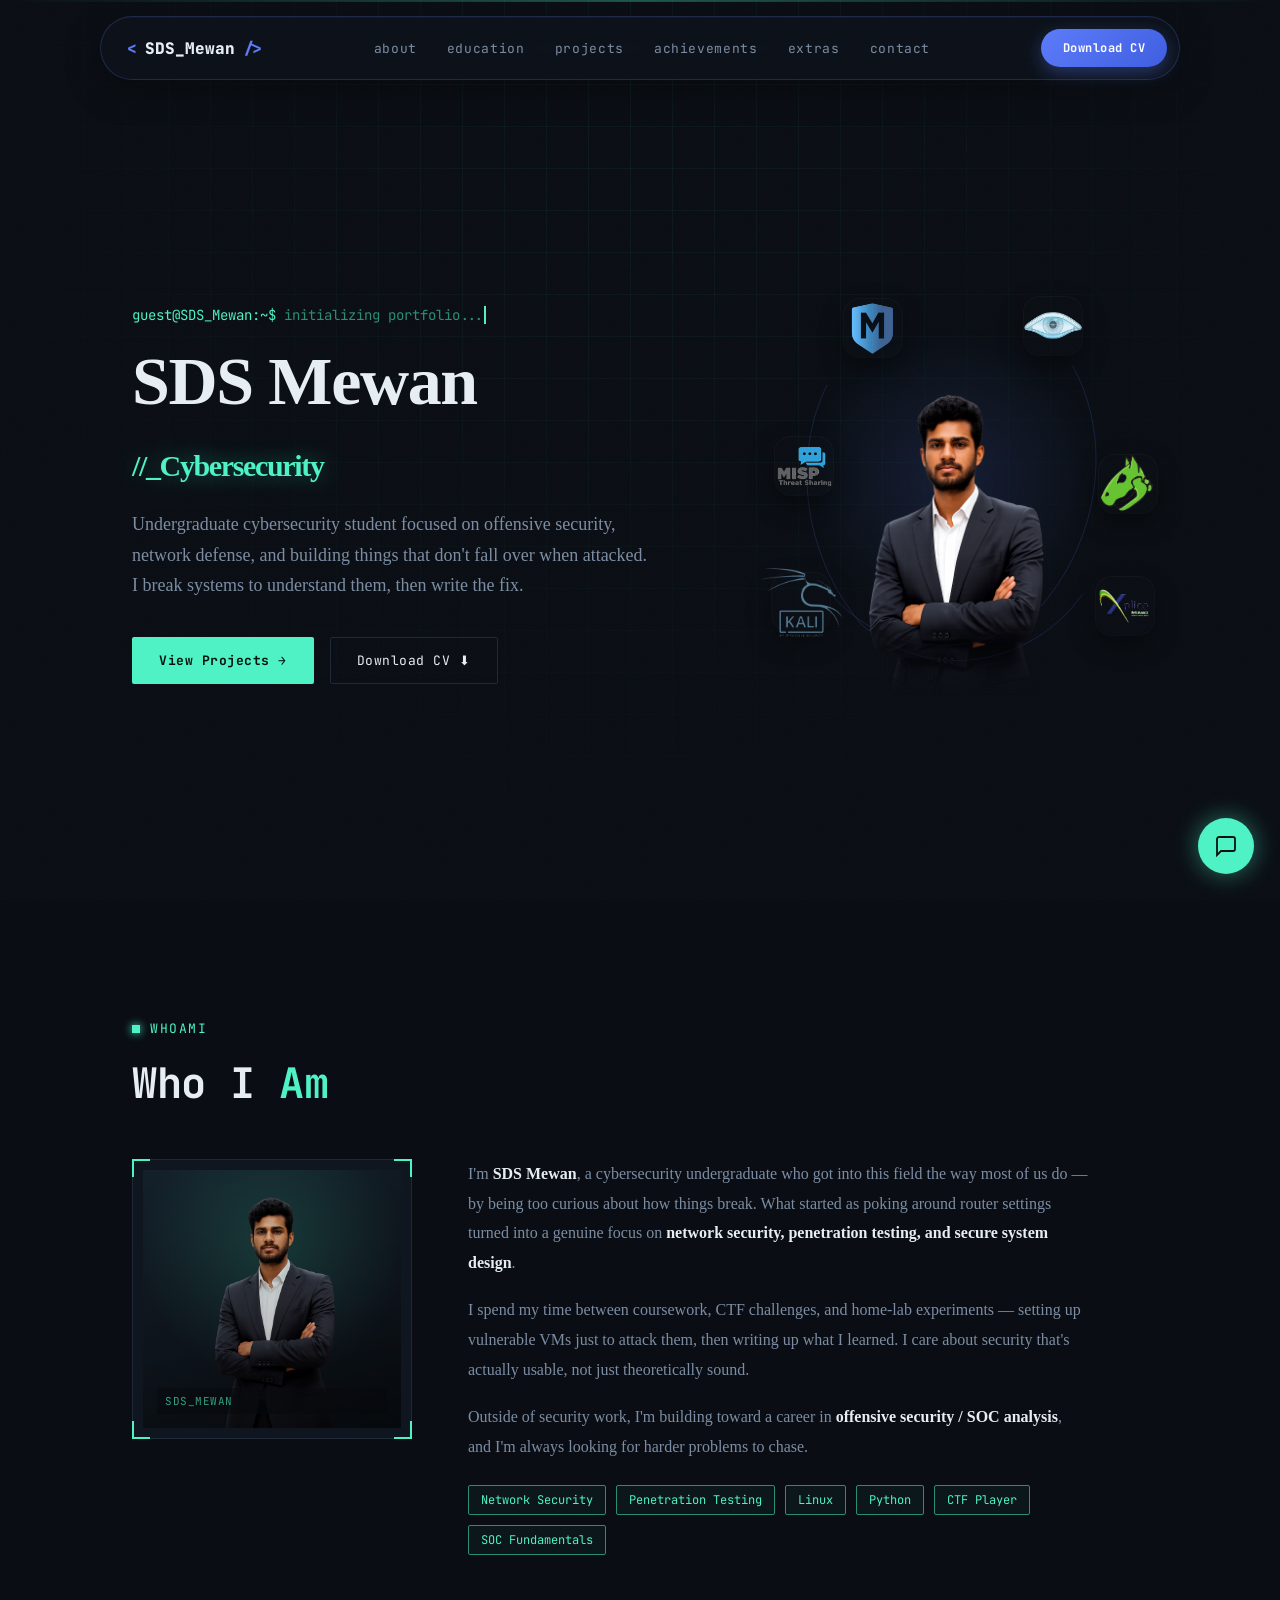
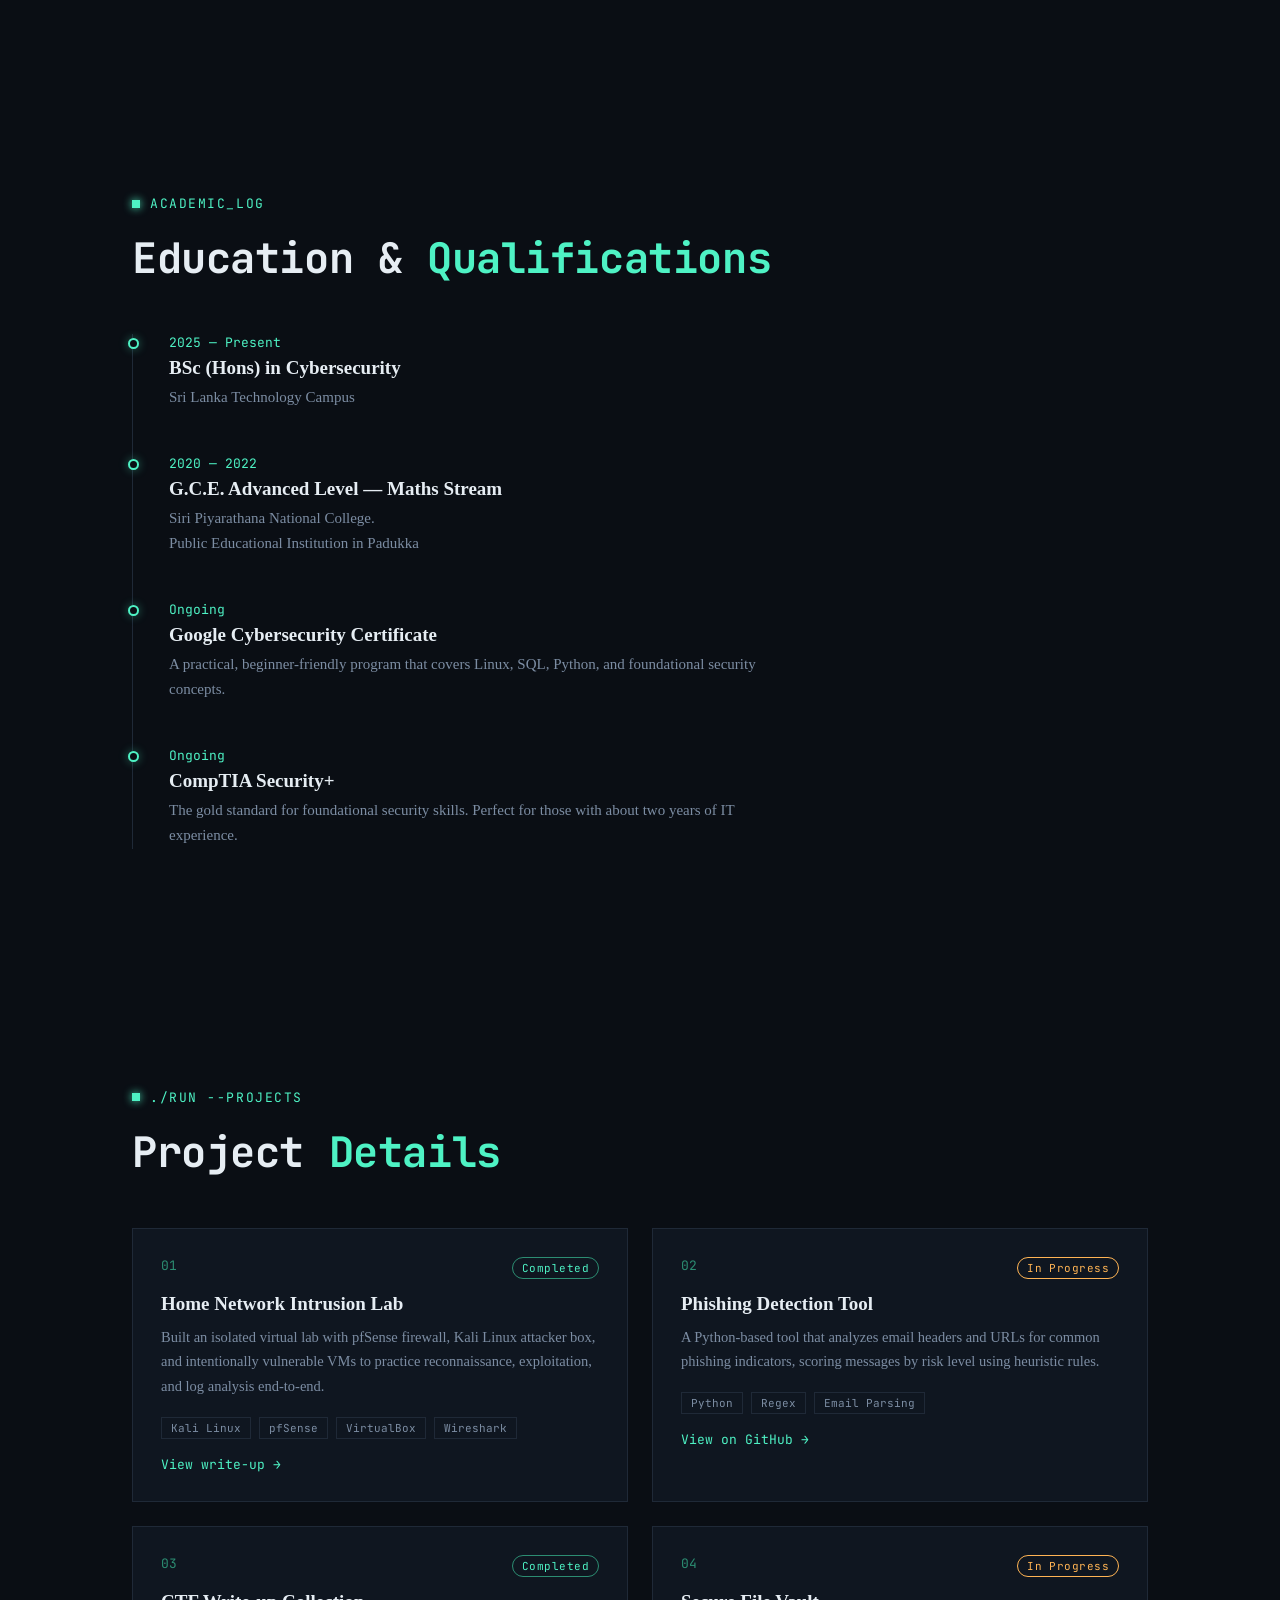
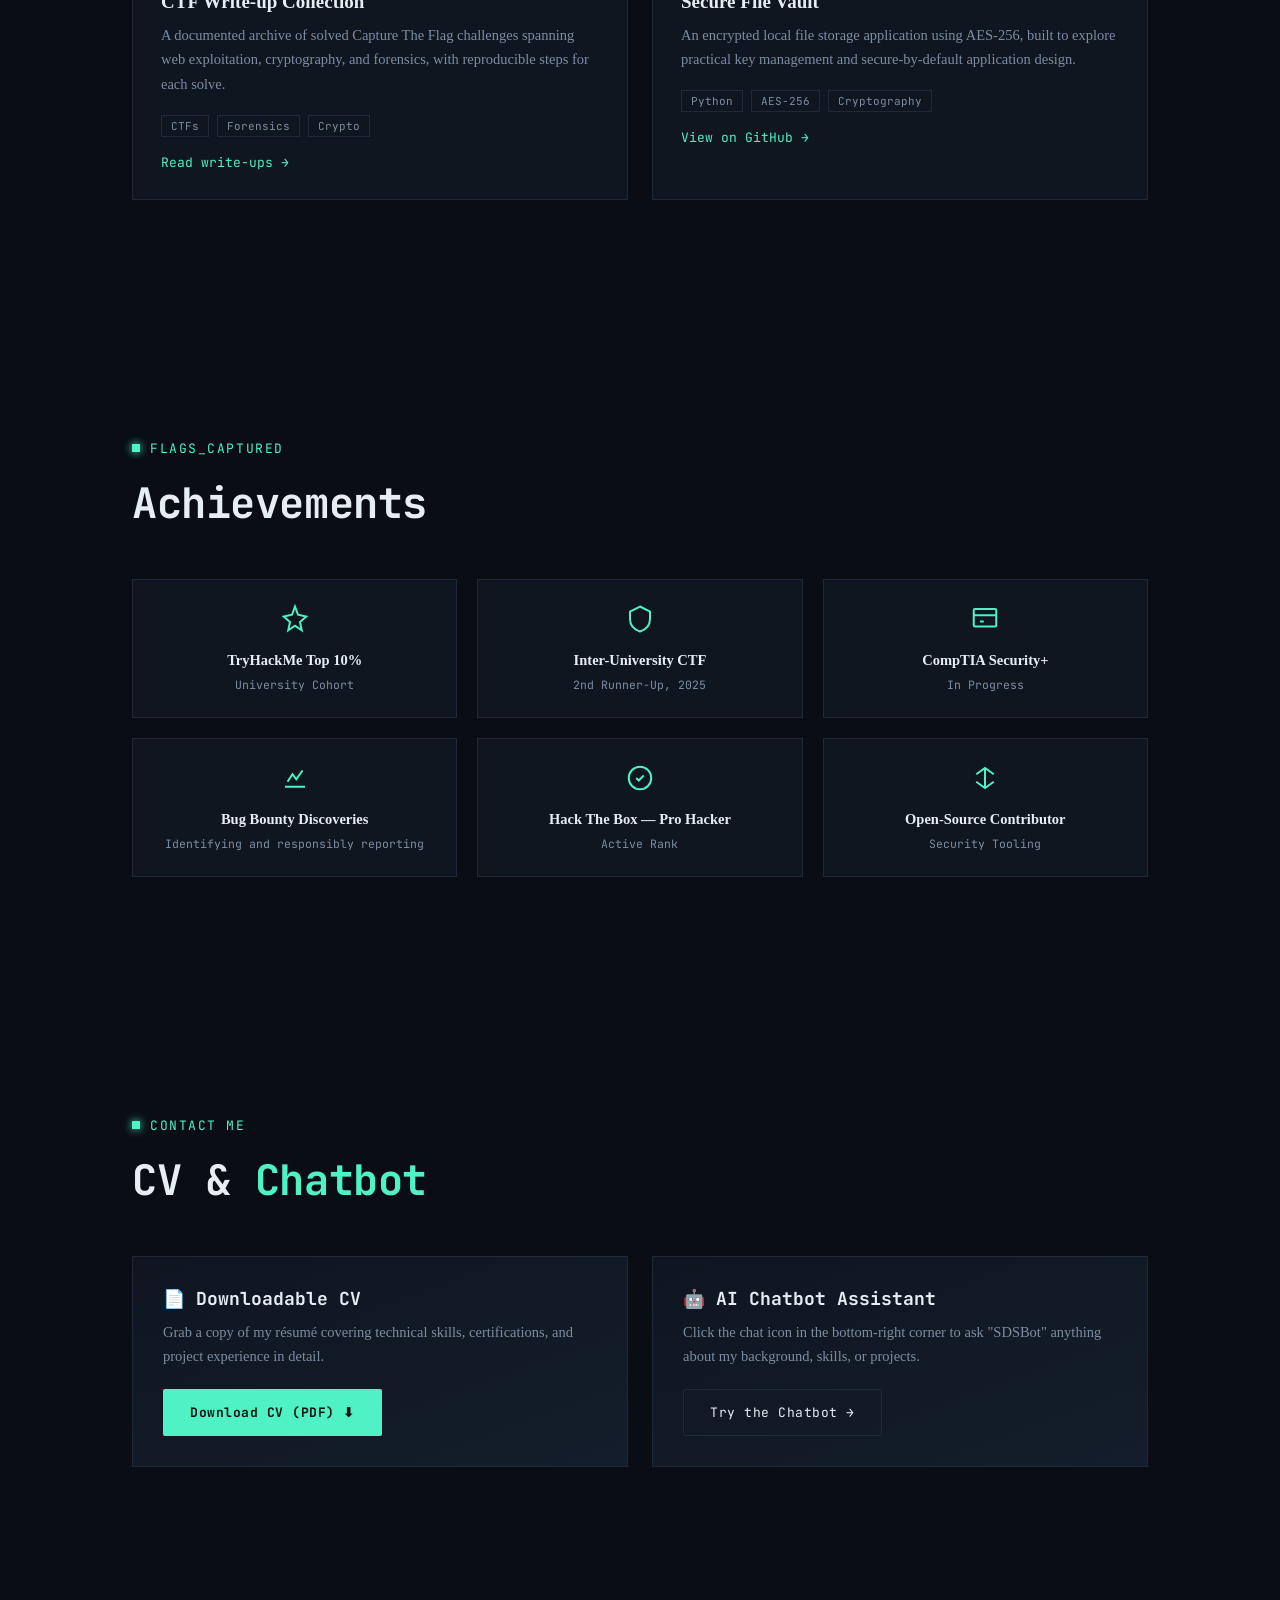
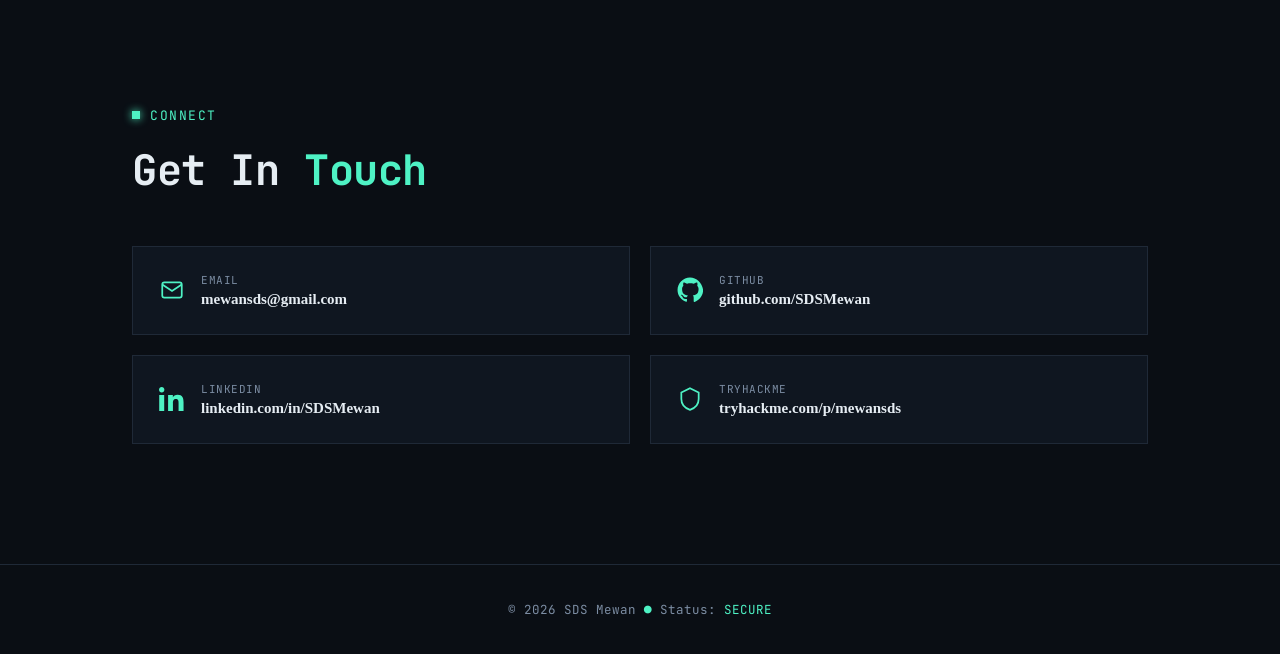
==== commit e77bd2ba: "Add files via upload" ====
--- a/index.html
+++ b/index.html
@@ -21,6 +21,9 @@
       --cyan-dim: #2c8d72;
       --red: #ff5c5c;
       --amber: #ffb454;
+      --hero-blue: #5d7cfa;
+      --hero-blue-2: #3f5fe0;
+      --hero-blue-soft: rgba(93, 124, 250, 0.14);
       --mono: 'JetBrains Mono', monospace;
       --sans: 'Inter', sans-serif;
     }
@@ -38,7 +41,7 @@
     body {
       background: var(--bg);
       color: var(--text);
-      font-family: var(--sans);
+      font-family: 'Times New Roman', Times, serif;
       overflow-x: hidden;
       position: relative;
     }
@@ -166,22 +169,26 @@
     /* nav */
     nav {
       position: fixed;
-      top: 0;
-      left: 0;
-      right: 0;
+      top: 16px;
+      left: 50%;
+      transform: translateX(-50%);
+      width: min(1080px, calc(100% - 24px));
       z-index: 50;
-      backdrop-filter: blur(10px);
-      background: rgba(10, 14, 20, 0.7);
-      border-bottom: 1px solid var(--line);
+      backdrop-filter: blur(14px);
+      background: rgba(15, 20, 30, 0.72);
+      border: 1px solid rgba(93, 124, 250, 0.22);
+      border-radius: 999px;
+      box-shadow: 0 10px 34px rgba(0, 0, 0, 0.35), inset 0 1px 0 rgba(255, 255, 255, 0.03);
     }
 
     .nav-inner {
       max-width: 1080px;
       margin: 0 auto;
-      padding: 18px 32px;
+      padding: 12px 12px 12px 26px;
       display: flex;
       align-items: center;
       justify-content: space-between;
+      gap: 16px;
     }
 
     .logo {
@@ -195,12 +202,12 @@
     }
 
     .logo .bracket {
-      color: var(--cyan);
+      color: var(--hero-blue);
     }
 
     .nav-links {
       display: flex;
-      gap: 32px;
+      gap: 30px;
       list-style: none;
     }
 
@@ -216,7 +223,7 @@
 
     .nav-links a:hover,
     .nav-links a:focus-visible {
-      color: var(--cyan);
+      color: var(--hero-blue);
     }
 
     .nav-links a::after {
@@ -226,7 +233,7 @@
       bottom: -4px;
       width: 0;
       height: 1px;
-      background: var(--cyan);
+      background: var(--hero-blue);
       transition: width .25s ease;
     }
 
@@ -234,8 +241,34 @@
       width: 100%;
     }
 
+    .nav-cta {
+      font-family: var(--mono);
+      font-size: 12px;
+      font-weight: 700;
+      letter-spacing: .04em;
+      color: #fff;
+      text-decoration: none;
+      white-space: nowrap;
+      padding: 11px 22px;
+      border-radius: 999px;
+      background: linear-gradient(135deg, var(--hero-blue), var(--hero-blue-2));
+      box-shadow: 0 6px 18px rgba(93, 124, 250, 0.35);
+      transition: transform .25s ease, box-shadow .25s ease;
+    }
+
+    .nav-cta:hover {
+      transform: translateY(-2px);
+      box-shadow: 0 10px 24px rgba(93, 124, 250, 0.5);
+    }
+
     @media (max-width:720px) {
       .nav-links {
+        display: none;
+      }
+    }
+
+    @media (max-width:520px) {
+      .nav-cta {
         display: none;
       }
     }
@@ -287,7 +320,7 @@
     }
 
     .hero h1 {
-      font-family: var(--mono);
+      font-family: 'Times New Roman', Times, serif;
       font-weight: 800;
       font-size: clamp(38px, 6vw, 68px);
       line-height: 1.05;
@@ -351,7 +384,7 @@
       color: var(--cyan);
     }
 
-    /* hero visual: radar / shield */
+    /* hero visual: photo + floating tool badges */
     .hero-visual {
       display: flex;
       align-items: center;
@@ -359,87 +392,146 @@
       position: relative;
     }
 
-    .radar {
-      width: 320px;
-      height: 320px;
+    .photo-orbit {
+      position: relative;
+      width: 360px;
+      height: 400px;
+      display: flex;
+      align-items: flex-end;
+      justify-content: center;
+    }
+
+    .orbit-lines {
+      position: absolute;
+      inset: 0;
+      width: 100%;
+      height: 100%;
+      opacity: .5;
+      pointer-events: none;
+    }
+
+    .orbit-lines path {
+      fill: none;
+      stroke: var(--hero-blue);
+      stroke-width: 1;
+      opacity: .35;
+    }
+
+    .orbit-glow {
+      position: absolute;
+      width: 300px;
+      height: 300px;
+      top: 8%;
+      left: 50%;
+      transform: translateX(-50%);
       border-radius: 50%;
-      border: 1px solid var(--line);
+      background: radial-gradient(circle, var(--hero-blue-soft), transparent 70%);
+      filter: blur(6px);
+      z-index: 0;
+    }
+
+    .photo-blob {
       position: relative;
+      width: 250px;
+      height: 340px;
+      z-index: 2;
+      -webkit-mask-image: linear-gradient(to bottom, black 78%, transparent 100%);
+      mask-image: linear-gradient(to bottom, black 78%, transparent 100%);
+      animation: float-slow 5s ease-in-out infinite;
+    }
+
+    .photo-blob img {
+      width: 100%;
+      height: 100%;
+      object-fit: cover;
+      object-position: top center;
+      border-radius: 26px;
+      filter: saturate(1.05) contrast(1.03);
+    }
+
+    @keyframes float-slow {
+
+      0%,
+      100% {
+        transform: translateY(0);
+      }
+
+      50% {
+        transform: translateY(-10px);
+      }
+    }
+
+    .badge {
+      position: absolute;
+      z-index: 3;
+      width: 58px;
+      height: 58px;
+      border-radius: 16px;
       display: flex;
       align-items: center;
       justify-content: center;
-      box-shadow: inset 0 0 60px rgba(78, 242, 196, 0.05);
-    }
-
-    .radar::before,
-    .radar::after {
-      content: '';
-      position: absolute;
-      border-radius: 50%;
-      border: 1px solid var(--line);
-    }
-
-    .radar::before {
-      width: 220px;
-      height: 220px;
-    }
-
-    .radar::after {
-      width: 120px;
-      height: 120px;
-    }
-
-    .radar-sweep {
-      position: absolute;
-      inset: 0;
-      border-radius: 50%;
-      background: conic-gradient(from 0deg, rgba(78, 242, 196, 0.35), transparent 35%);
-      animation: sweep 4s linear infinite;
-    }
-
-    @keyframes sweep {
-      to {
-        transform: rotate(360deg);
-      }
-    }
-
-    .radar-core {
-      width: 64px;
-      height: 64px;
-      border-radius: 50%;
-      background: var(--surface-2);
-      border: 1px solid var(--cyan);
-      display: flex;
-      align-items: center;
-      justify-content: center;
-      z-index: 2;
-      box-shadow: 0 0 30px rgba(78, 242, 196, 0.3);
-    }
-
-    .radar-core svg {
-      width: 30px;
-      height: 30px;
-    }
-
-    .blip {
-      position: absolute;
-      width: 6px;
-      height: 6px;
-      background: var(--red);
-      border-radius: 50%;
-      box-shadow: 0 0 8px var(--red);
-      animation: blip 2.4s ease-in-out infinite;
-    }
-
-    @keyframes blip {
-
-      0%,
-      100% {
-        opacity: 0;
-      }
-
-      50% {
-        opacity: 1;
+      font-family: var(--mono);
+      font-weight: 800;
+      font-size: 13px;
+      letter-spacing: -0.02em;
+      box-shadow: 0 10px 24px rgba(0, 0, 0, 0.4), 0 0 0 1px rgba(255, 255, 255, 0.04);
+      animation: float-slow 4.5s ease-in-out infinite;
+    }
+
+    .badge-Metasploit {
+      top: 1%;
+      left: 20%;
+      animation-delay: .3s;
+    }
+
+    .badge-OPENVAS {
+      top: 40%;
+      right: -7%;
+      animation-delay: .9s;
+    }
+
+    .badge-Kali {
+      bottom: 16%;
+      left: 0%;
+      color: var(--hero-blue);
+      animation-delay: 0s;
+    }
+
+    .badge-MISP {
+      bottom: 50%;
+      left: 1%;
+      color: var(--hero-blue);
+      animation-delay: 0s;
+    }
+
+    .badge-NMAP {
+      bottom: 85%;
+      left: 70%;
+      animation-delay: 0s;
+    }
+
+    .badge-Xplico {
+      bottom: 15%;
+      left: 90%;
+      color: var(--hero-blue);
+      animation-delay: 0s;
+    }
+
+    @media (max-width:860px) {
+      .photo-orbit {
+        width: 380px;
+        height: 420px;
+      }
+
+      .photo-blob {
+        width: 300px;
+        height: 370px;
+      }
+
+      .badge {
+        width: 48px;
+        height: 48px;
+        font-size: 11px;
       }
     }
 
@@ -1044,6 +1136,9 @@
         <li><a href="#bonus">extras</a></li>
         <li><a href="#contact">contact</a></li>
       </ul>
+      <a href="https://raw.githubusercontent.com/SDSMewan/Portfolio-Website/main/MY%20CV%20.pdf"
+        class="nav-cta">Download
+        CV</a>
     </div>
   </nav>
 
@@ -1062,16 +1157,21 @@
         </div>
       </div>
       <div class="hero-visual">
-        <div class="radar">
-          <div class="radar-sweep"></div>
-          <div class="blip" style="top:30%; left:65%;"></div>
-          <div class="blip" style="top:60%; left:25%; animation-delay:1.1s;"></div>
-          <div class="blip" style="top:75%; left:70%; animation-delay:.6s;"></div>
-          <div class="radar-core">
-            <svg viewBox="0 0 24 24" fill="none" stroke="currentColor" stroke-width="1.6">
-              <path d="M12 2l8 4v6c0 5-3.5 8.5-8 10-4.5-1.5-8-5-8-10V6l8-4z" />
-              <path d="M9 12l2 2 4-4" />
-            </svg>
+        <div class="photo-orbit">
+          <div class="orbit-glow"></div>
+          <svg class="orbit-lines" viewBox="0 0 360 400" xmlns="http://www.w3.org/2000/svg">
+            <path d="M55 90 C 20 160, 30 260, 90 330 C 160 390, 260 370, 310 300" />
+            <path d="M300 70 C 340 140, 330 240, 270 310 C 210 370, 110 360, 60 300" />
+          </svg>
+          <div class="badge badge-Metasploit" aria-label="Metasploit"><img src="Images/Metasploit.png" height="100%">
+          </div>
+          <div class="badge badge-OPENVAS" aria-label="OPENVAS"><img src="Images/OPENVAS.png" height="100%"></div>
+          <div class="badge badge-Kali" aria-label="Kali Linux"><img src="Images/Kali.png" height="150%"></div>
+          <div class="badge badge-NMAP" aria-label="NMAP"><img src="Images/NMAP.png" height="100%"></div>
+          <div class="badge badge-MISP" aria-label="MISP"><img src="Images/MISP.png" height="150%"></div>
+          <div class="badge badge-Xplico" aria-label="Xplico"><img src="Images/Xplico.png" height="100%"></div>
+          <div class="photo-blob">
+            <img src="Images/BRP.png" alt="SDS Mewan">
           </div>
         </div>
       </div>
@@ -1089,13 +1189,14 @@
           <div class="corner bl"></div>
           <div class="corner br"></div>
           <div class="photo-inner">
-            <img src="profile.png" alt="SDS Mewan"
-              style="width:100%; height:100%; object-fit:cover; position:relative; z-index:1;">
-            <div class="photo-tag">SUDHEERA_MEWAN.png</div>
+            <img src="Images/BRP.png" alt="SDS Mewan" style=height:100%; object-fit:cover; position:relative;
+              z-index:1;">
+            <div class="photo-tag">SDS_MEWAN</div>
           </div>
         </div>
         <div class="about-text">
-          <p>I'm <strong>SDS Mewan</strong>, a cybersecurity undergraduate who got into this field the way most of
+          <p>I'm <strong>SDS Mewan</strong>, a cybersecurity undergraduate who got into this
+            field the way most of
             us do — by being too curious about how things break. What started as poking around router settings turned
             into a genuine focus on <strong>network security, penetration testing, and secure system design</strong>.
           </p>
@@ -1381,14 +1482,6 @@
     }, { threshold: 0.15 });
     revealEls.forEach(el => io.observe(el));
 
-    // CV download placeholder
-    /* function cvAlert(e) {
-       e.preventDefault();
-       alert('Add your CV file (e.g. Sudheera_Mewan_CV.pdf) and link it here to enable downloading.');
-     } */
-    document.getElementById('cv-download').addEventListener('click', cvAlert);
-    document.getElementById('cv-download-2').addEventListener('click', cvAlert);
-
     // Chatbot
     const chatToggle = document.getElementById('chat-toggle');
     const chatWindow = document.getElementById('chat-window');
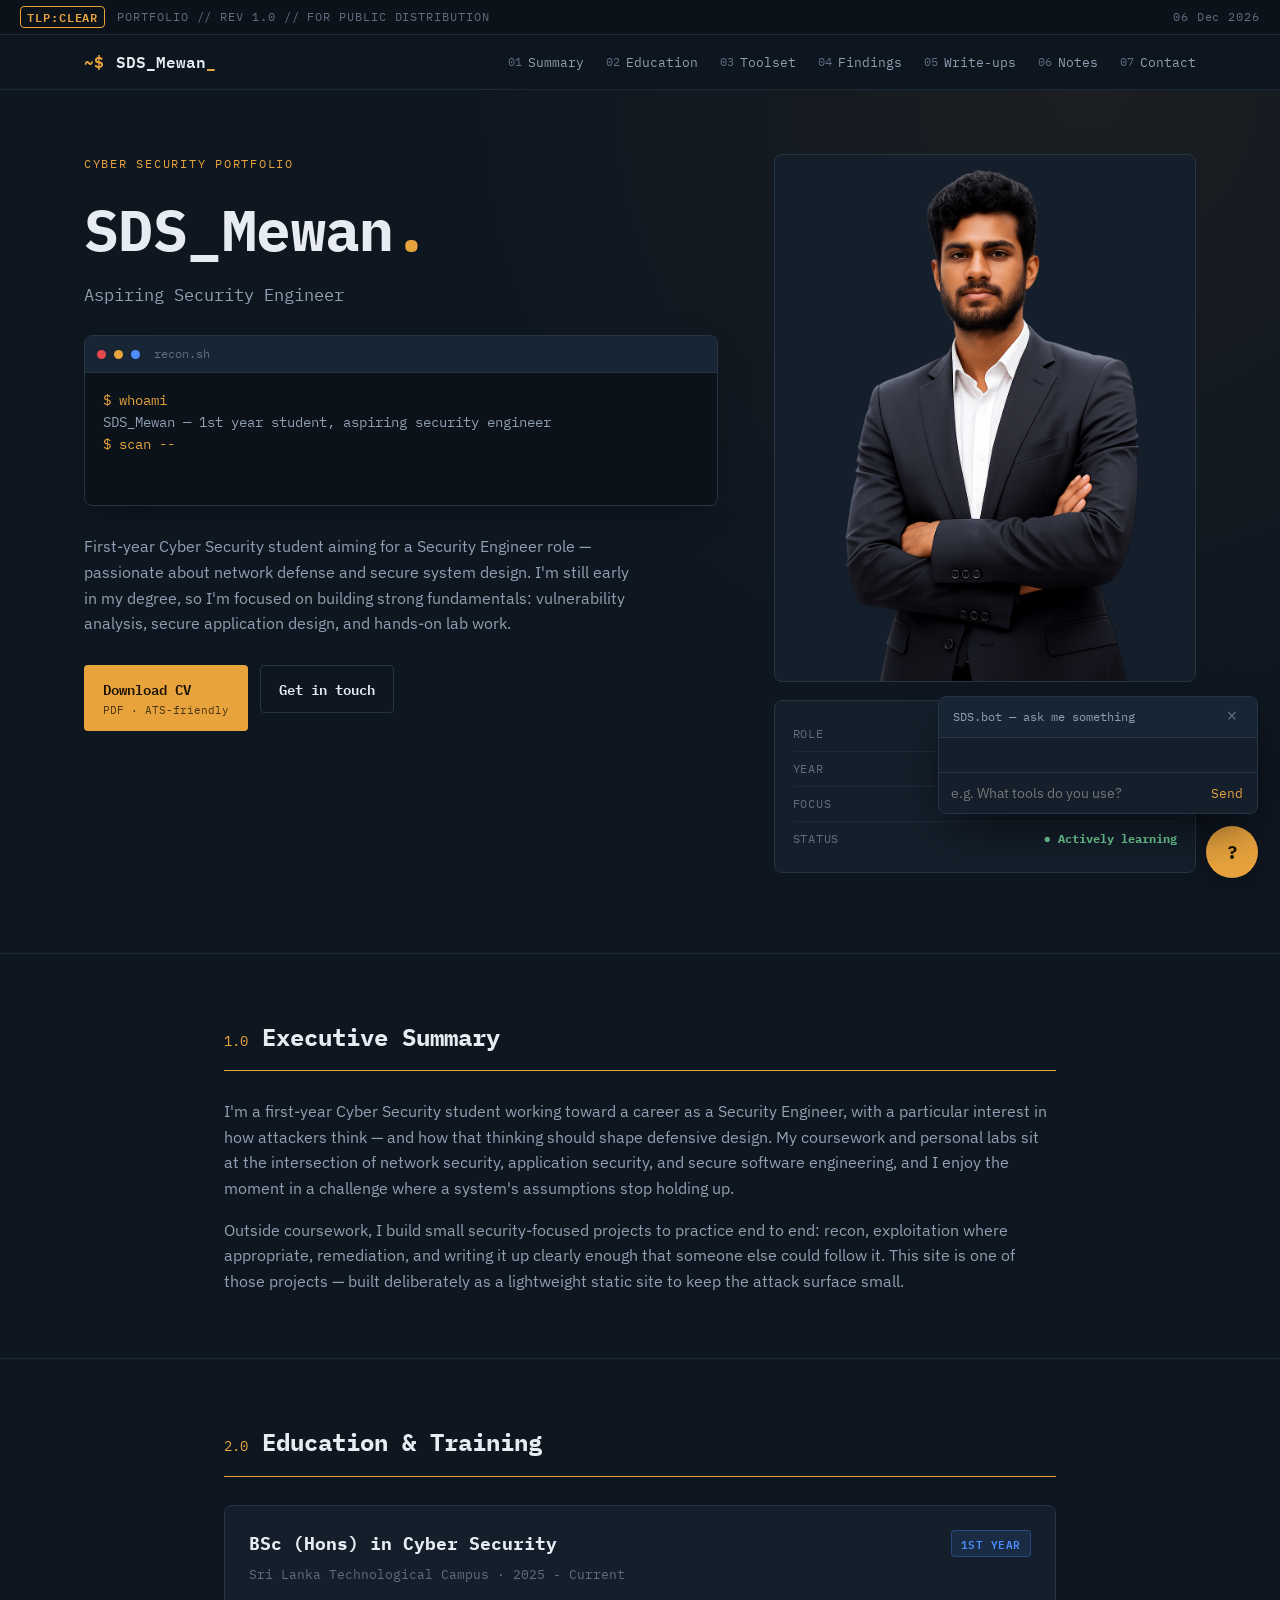
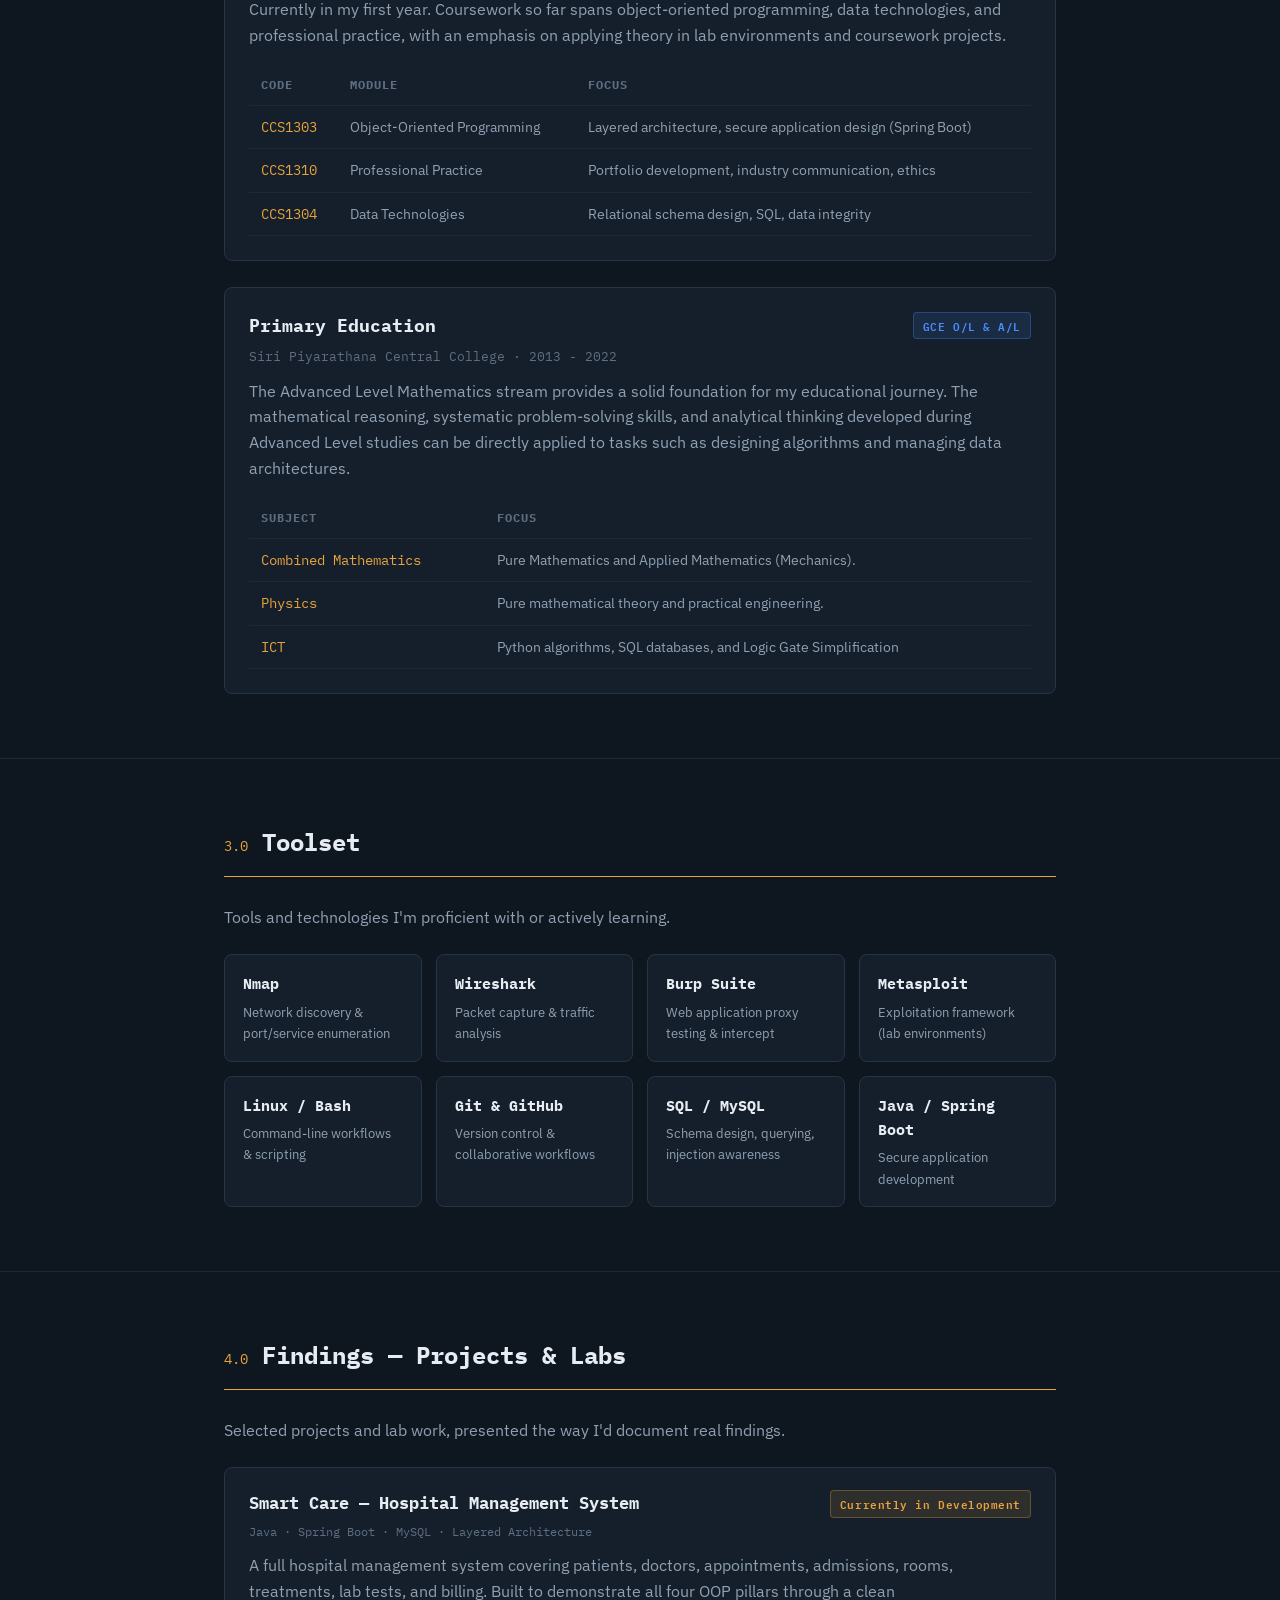
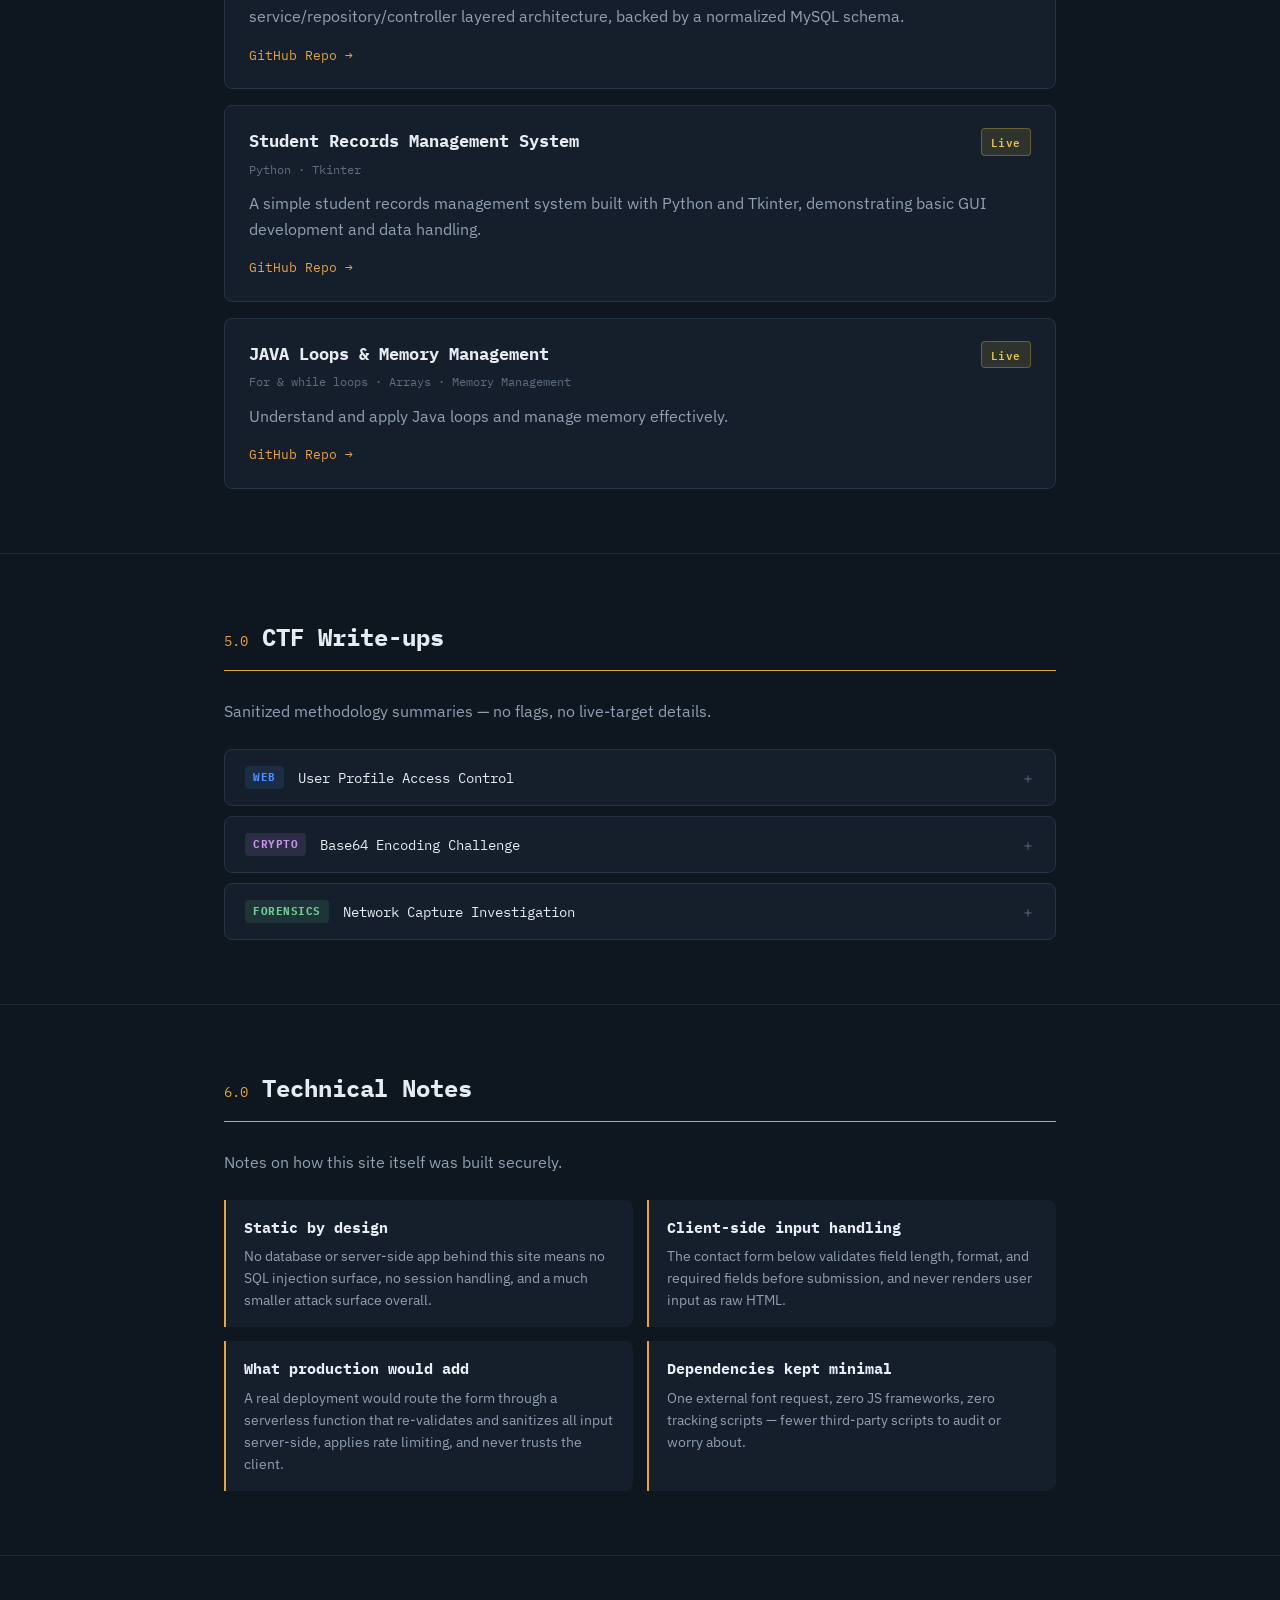
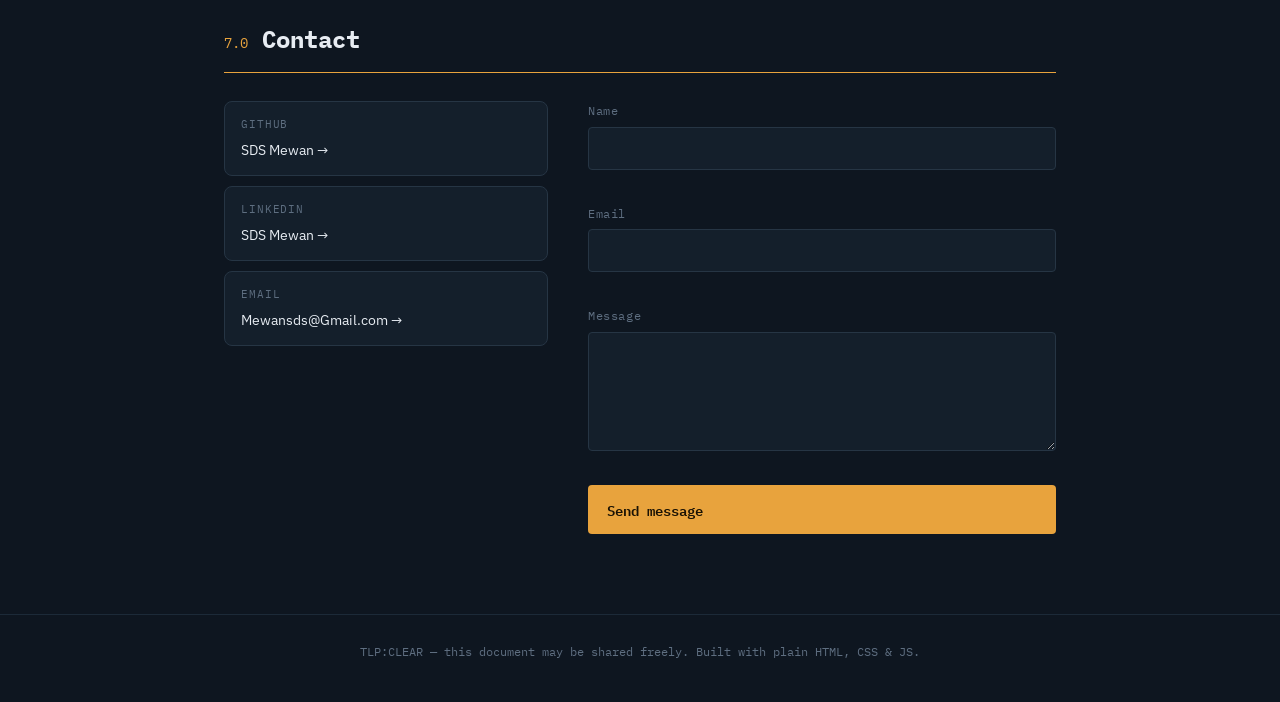
==== commit 57b114d6: "Add files via upload" ====
--- a/index.html
+++ b/index.html
@@ -4,1530 +4,505 @@
 <head>
   <meta charset="UTF-8">
   <meta name="viewport" content="width=device-width, initial-scale=1.0">
-  <title>SDS Mewan — Cybersecurity Portfolio</title>
+  <title>SDS Mewan — Cyber Security Portfolio</title>
+  <meta name="description"
+    content="Cyber Security student portfolio — aspiring Security Engineer focused on network defense, secure application design, and hands-on lab work.">
   <link rel="preconnect" href="https://fonts.googleapis.com">
+  <link rel="preconnect" href="https://fonts.gstatic.com" crossorigin>
   <link
-    href="https://fonts.googleapis.com/css2?family=JetBrains+Mono:wght@400;500;700;800&family=Inter:wght@400;500;600;700&display=swap"
+    href="https://fonts.googleapis.com/css2?family=IBM+Plex+Mono:wght@400;500;600;700&family=IBM+Plex+Sans:wght@400;500;600;700&display=swap"
     rel="stylesheet">
-  <style>
-    :root {
-      --bg: #0a0e14;
-      --surface: #0f1620;
-      --surface-2: #141d2b;
-      --line: #1f2937;
-      --text: #e6edf3;
-      --muted: #7c8da3;
-      --cyan: #4ef2c4;
-      --cyan-dim: #2c8d72;
-      --red: #ff5c5c;
-      --amber: #ffb454;
-      --hero-blue: #5d7cfa;
-      --hero-blue-2: #3f5fe0;
-      --hero-blue-soft: rgba(93, 124, 250, 0.14);
-      --mono: 'JetBrains Mono', monospace;
-      --sans: 'Inter', sans-serif;
-    }
-
-    * {
-      margin: 0;
-      padding: 0;
-      box-sizing: border-box;
-    }
-
-    html {
-      scroll-behavior: smooth;
-    }
-
-    body {
-      background: var(--bg);
-      color: var(--text);
-      font-family: 'Times New Roman', Times, serif;
-      overflow-x: hidden;
-      position: relative;
-    }
-
-    ::selection {
-      background: var(--cyan);
-      color: #0a0e14;
-    }
-
-    /* background grid + scanline */
-    .bg-grid {
-      position: fixed;
-      inset: 0;
-      z-index: 0;
-      pointer-events: none;
-      background-image:
-        linear-gradient(rgba(78, 242, 196, 0.05) 1px, transparent 1px),
-        linear-gradient(90deg, rgba(78, 242, 196, 0.05) 1px, transparent 1px);
-      background-size: 42px 42px;
-      mask-image: radial-gradient(circle at 50% 20%, black 0%, transparent 75%);
-    }
-
-    .scanline {
-      position: fixed;
-      left: 0;
-      right: 0;
-      height: 2px;
-      z-index: 1;
-      pointer-events: none;
-      background: linear-gradient(90deg, transparent, rgba(78, 242, 196, 0.5), transparent);
-      animation: scan 7s linear infinite;
-      opacity: 0.6;
-    }
-
-    @keyframes scan {
-      0% {
-        top: -2%;
-      }
-
-      100% {
-        top: 102%;
-      }
-    }
-
-    .noise {
-      position: fixed;
-      inset: 0;
-      z-index: 0;
-      pointer-events: none;
-      opacity: 0.025;
-      background-image: url("data:image/svg+xml,%3Csvg xmlns='http://www.w3.org/2000/svg' width='100' height='100'%3E%3Cfilter id='n'%3E%3CfeTurbulence type='fractalNoise' baseFrequency='0.9' numOctaves='2'/%3E%3C/filter%3E%3Crect width='100%25' height='100%25' filter='url(%23n)'/%3E%3C/svg%3E");
-    }
-
-    /* layout helpers */
-    .wrap {
-      max-width: 1080px;
-      margin: 0 auto;
-      padding: 0 32px;
-      position: relative;
-      z-index: 2;
-    }
-
-    section {
-      padding: 120px 0;
-      position: relative;
-      z-index: 2;
-    }
-
-    .eyebrow {
-      font-family: var(--mono);
-      font-size: 13px;
-      letter-spacing: .12em;
-      color: var(--cyan);
-      display: flex;
-      align-items: center;
-      gap: 10px;
-      margin-bottom: 18px;
-      text-transform: uppercase;
-    }
-
-    .eyebrow::before {
-      content: '';
-      width: 8px;
-      height: 8px;
-      background: var(--cyan);
-      box-shadow: 0 0 8px var(--cyan);
-      animation: pulse 1.6s ease-in-out infinite;
-    }
-
-    @keyframes pulse {
-
-      0%,
-      100% {
-        opacity: 1;
-      }
-
-      50% {
-        opacity: .3;
-      }
-    }
-
-    h2.section-title {
-      font-family: var(--mono);
-      font-weight: 700;
-      font-size: clamp(28px, 4vw, 42px);
-      letter-spacing: -0.01em;
-      margin-bottom: 48px;
-    }
-
-    h2.section-title span {
-      color: var(--cyan);
-    }
-
-    .reveal {
-      opacity: 0;
-      transform: translateY(28px);
-      transition: opacity .7s ease, transform .7s ease;
-    }
-
-    .reveal.in {
-      opacity: 1;
-      transform: translateY(0);
-    }
-
-    /* nav */
-    nav {
-      position: fixed;
-      top: 16px;
-      left: 50%;
-      transform: translateX(-50%);
-      width: min(1080px, calc(100% - 24px));
-      z-index: 50;
-      backdrop-filter: blur(14px);
-      background: rgba(15, 20, 30, 0.72);
-      border: 1px solid rgba(93, 124, 250, 0.22);
-      border-radius: 999px;
-      box-shadow: 0 10px 34px rgba(0, 0, 0, 0.35), inset 0 1px 0 rgba(255, 255, 255, 0.03);
-    }
-
-    .nav-inner {
-      max-width: 1080px;
-      margin: 0 auto;
-      padding: 12px 12px 12px 26px;
-      display: flex;
-      align-items: center;
-      justify-content: space-between;
-      gap: 16px;
-    }
-
-    .logo {
-      font-family: var(--mono);
-      font-weight: 800;
-      font-size: 16px;
-      color: var(--text);
-      display: flex;
-      align-items: center;
-      gap: 8px;
-    }
-
-    .logo .bracket {
-      color: var(--hero-blue);
-    }
-
-    .nav-links {
-      display: flex;
-      gap: 30px;
-      list-style: none;
-    }
-
-    .nav-links a {
-      color: var(--muted);
-      text-decoration: none;
-      font-family: var(--mono);
-      font-size: 13px;
-      letter-spacing: .05em;
-      transition: color .25s ease;
-      position: relative;
-    }
-
-    .nav-links a:hover,
-    .nav-links a:focus-visible {
-      color: var(--hero-blue);
-    }
-
-    .nav-links a::after {
-      content: '';
-      position: absolute;
-      left: 0;
-      bottom: -4px;
-      width: 0;
-      height: 1px;
-      background: var(--hero-blue);
-      transition: width .25s ease;
-    }
-
-    .nav-links a:hover::after {
-      width: 100%;
-    }
-
-    .nav-cta {
-      font-family: var(--mono);
-      font-size: 12px;
-      font-weight: 700;
-      letter-spacing: .04em;
-      color: #fff;
-      text-decoration: none;
-      white-space: nowrap;
-      padding: 11px 22px;
-      border-radius: 999px;
-      background: linear-gradient(135deg, var(--hero-blue), var(--hero-blue-2));
-      box-shadow: 0 6px 18px rgba(93, 124, 250, 0.35);
-      transition: transform .25s ease, box-shadow .25s ease;
-    }
-
-    .nav-cta:hover {
-      transform: translateY(-2px);
-      box-shadow: 0 10px 24px rgba(93, 124, 250, 0.5);
-    }
-
-    @media (max-width:720px) {
-      .nav-links {
-        display: none;
-      }
-    }
-
-    @media (max-width:520px) {
-      .nav-cta {
-        display: none;
-      }
-    }
-
-    /* hero */
-    .hero {
-      min-height: 100vh;
-      display: flex;
-      flex-direction: column;
-      justify-content: center;
-      padding-top: 90px;
-    }
-
-    .hero-grid {
-      display: grid;
-      grid-template-columns: 1.3fr 0.9fr;
-      gap: 56px;
-      align-items: center;
-    }
-
-    @media (max-width:860px) {
-      .hero-grid {
-        grid-template-columns: 1fr;
-      }
-    }
-
-    .terminal {
-      font-family: var(--mono);
-      font-size: 14px;
-      color: var(--cyan-dim);
-      margin-bottom: 22px;
-    }
-
-    .terminal .prompt {
-      color: var(--cyan);
-    }
-
-    .typewriter {
-      border-right: 2px solid var(--cyan);
-      white-space: nowrap;
-      overflow: hidden;
-      animation: blink-caret .9s step-end infinite;
-    }
-
-    @keyframes blink-caret {
-      50% {
-        border-color: transparent;
-      }
-    }
-
-    .hero h1 {
-      font-family: 'Times New Roman', Times, serif;
-      font-weight: 800;
-      font-size: clamp(38px, 6vw, 68px);
-      line-height: 1.05;
-      letter-spacing: -0.02em;
-      margin-bottom: 20px;
-    }
-
-    .hero h1 .glow {
-      font-size: 30px;
-      color: var(--cyan);
-      text-shadow: 0 0 24px rgba(78, 242, 196, 0.45);
-    }
-
-    .hero p.lead {
-      color: var(--muted);
-      font-size: 18px;
-      line-height: 1.7;
-      max-width: 520px;
-      margin-bottom: 36px;
-    }
-
-    .btn-row {
-      display: flex;
-      gap: 16px;
-      flex-wrap: wrap;
-    }
-
-    .btn {
-      font-family: var(--mono);
-      font-size: 13px;
-      letter-spacing: .04em;
-      padding: 14px 26px;
-      border-radius: 2px;
-      text-decoration: none;
-      display: inline-flex;
-      align-items: center;
-      gap: 8px;
-      transition: all .25s ease;
-      cursor: pointer;
-      border: 1px solid transparent;
-    }
-
-    .btn-primary {
-      background: var(--cyan);
-      color: #06140f;
-      font-weight: 700;
-    }
-
-    .btn-primary:hover {
-      box-shadow: 0 0 22px rgba(78, 242, 196, 0.5);
-      transform: translateY(-2px);
-    }
-
-    .btn-ghost {
-      border-color: var(--line);
-      color: var(--text);
-    }
-
-    .btn-ghost:hover {
-      border-color: var(--cyan);
-      color: var(--cyan);
-    }
-
-    /* hero visual: photo + floating tool badges */
-    .hero-visual {
-      display: flex;
-      align-items: center;
-      justify-content: center;
-      position: relative;
-    }
-
-    .photo-orbit {
-      position: relative;
-      width: 360px;
-      height: 400px;
-      display: flex;
-      align-items: flex-end;
-      justify-content: center;
-    }
-
-    .orbit-lines {
-      position: absolute;
-      inset: 0;
-      width: 100%;
-      height: 100%;
-      opacity: .5;
-      pointer-events: none;
-    }
-
-    .orbit-lines path {
-      fill: none;
-      stroke: var(--hero-blue);
-      stroke-width: 1;
-      opacity: .35;
-    }
-
-    .orbit-glow {
-      position: absolute;
-      width: 300px;
-      height: 300px;
-      top: 8%;
-      left: 50%;
-      transform: translateX(-50%);
-      border-radius: 50%;
-      background: radial-gradient(circle, var(--hero-blue-soft), transparent 70%);
-      filter: blur(6px);
-      z-index: 0;
-    }
-
-    .photo-blob {
-      position: relative;
-      width: 250px;
-      height: 340px;
-      z-index: 2;
-      -webkit-mask-image: linear-gradient(to bottom, black 78%, transparent 100%);
-      mask-image: linear-gradient(to bottom, black 78%, transparent 100%);
-      animation: float-slow 5s ease-in-out infinite;
-    }
-
-    .photo-blob img {
-      width: 100%;
-      height: 100%;
-      object-fit: cover;
-      object-position: top center;
-      border-radius: 26px;
-      filter: saturate(1.05) contrast(1.03);
-    }
-
-    @keyframes float-slow {
-
-      0%,
-      100% {
-        transform: translateY(0);
-      }
-
-      50% {
-        transform: translateY(-10px);
-      }
-    }
-
-    .badge {
-      position: absolute;
-      z-index: 3;
-      width: 58px;
-      height: 58px;
-      border-radius: 16px;
-      display: flex;
-      align-items: center;
-      justify-content: center;
-      font-family: var(--mono);
-      font-weight: 800;
-      font-size: 13px;
-      letter-spacing: -0.02em;
-      box-shadow: 0 10px 24px rgba(0, 0, 0, 0.4), 0 0 0 1px rgba(255, 255, 255, 0.04);
-      animation: float-slow 4.5s ease-in-out infinite;
-    }
-
-    .badge-Metasploit {
-      top: 1%;
-      left: 20%;
-      animation-delay: .3s;
-    }
-
-    .badge-OPENVAS {
-      top: 40%;
-      right: -7%;
-      animation-delay: .9s;
-    }
-
-    .badge-Kali {
-      bottom: 16%;
-      left: 0%;
-      color: var(--hero-blue);
-      animation-delay: 0s;
-    }
-
-    .badge-MISP {
-      bottom: 50%;
-      left: 1%;
-      color: var(--hero-blue);
-      animation-delay: 0s;
-    }
-
-    .badge-NMAP {
-      bottom: 85%;
-      left: 70%;
-      animation-delay: 0s;
-    }
-
-    .badge-Xplico {
-      bottom: 15%;
-      left: 90%;
-      color: var(--hero-blue);
-      animation-delay: 0s;
-    }
-
-    @media (max-width:860px) {
-      .photo-orbit {
-        width: 380px;
-        height: 420px;
-      }
-
-      .photo-blob {
-        width: 300px;
-        height: 370px;
-      }
-
-      .badge {
-        width: 48px;
-        height: 48px;
-        font-size: 11px;
-      }
-    }
-
-    /* about */
-    .about-grid {
-      display: grid;
-      grid-template-columns: 280px 1fr;
-      gap: 56px;
-      align-items: start;
-    }
-
-    @media (max-width:760px) {
-      .about-grid {
-        grid-template-columns: 1fr;
-      }
-    }
-
-    .photo-frame {
-      position: relative;
-      aspect-ratio: 1/1;
-      border: 1px solid var(--line);
-      padding: 10px;
-      background: var(--surface);
-    }
-
-    .photo-frame .corner {
-      position: absolute;
-      width: 18px;
-      height: 18px;
-      border: 2px solid var(--cyan);
-    }
-
-    .corner.tl {
-      top: -1px;
-      left: -1px;
-      border-right: none;
-      border-bottom: none;
-    }
-
-    .corner.tr {
-      top: -1px;
-      right: -1px;
-      border-left: none;
-      border-bottom: none;
-    }
-
-    .corner.bl {
-      bottom: -1px;
-      left: -1px;
-      border-right: none;
-      border-top: none;
-    }
-
-    .corner.br {
-      bottom: -1px;
-      right: -1px;
-      border-left: none;
-      border-top: none;
-    }
-
-    .photo-inner {
-      width: 100%;
-      height: 100%;
-      background:
-        radial-gradient(circle at 50% 30%, rgba(78, 242, 196, 0.18), transparent 60%),
-        linear-gradient(155deg, #16202c, #0c1218);
-      display: flex;
-      align-items: center;
-      justify-content: center;
-      position: relative;
-      overflow: hidden;
-    }
-
-    .photo-inner svg {
-      width: 55%;
-      height: 55%;
-      color: var(--cyan);
-      opacity: .85;
-    }
-
-    .photo-inner::after {
-      content: '';
-      position: absolute;
-      inset: 0;
-      z-index: 2;
-      pointer-events: none;
-      background: linear-gradient(165deg, rgba(78, 242, 196, 0.16), rgba(10, 14, 20, 0.25) 60%, rgba(10, 14, 20, 0.55));
-      mix-blend-mode: multiply;
-    }
-
-    .photo-tag {
-      position: absolute;
-      bottom: 14px;
-      left: 14px;
-      right: 14px;
-      font-family: var(--mono);
-      font-size: 11px;
-      color: var(--cyan);
-      letter-spacing: .05em;
-      background: rgba(10, 14, 20, 0.6);
-      padding: 6px 8px;
-    }
-
-    .about-text p {
-      color: var(--muted);
-      line-height: 1.85;
-      font-size: 16px;
-      margin-bottom: 18px;
-      max-width: 620px;
-    }
-
-    .about-text strong {
-      color: var(--text);
-    }
-
-    .tags {
-      display: flex;
-      flex-wrap: wrap;
-      gap: 10px;
-      margin-top: 24px;
-    }
-
-    .tag {
-      font-family: var(--mono);
-      font-size: 12px;
-      color: var(--cyan);
-      border: 1px solid var(--cyan-dim);
-      padding: 6px 12px;
-      border-radius: 2px;
-      background: rgba(78, 242, 196, 0.04);
-    }
-
-    /* education */
-    .timeline {
-      position: relative;
-      padding-left: 36px;
-      border-left: 1px solid var(--line);
-    }
-
-    .tl-item {
-      position: relative;
-      padding-bottom: 44px;
-    }
-
-    .tl-item:last-child {
-      padding-bottom: 0;
-    }
-
-    .tl-dot {
-      position: absolute;
-      left: -41px;
-      top: 4px;
-      width: 11px;
-      height: 11px;
-      border-radius: 50%;
-      background: var(--bg);
-      border: 2px solid var(--cyan);
-      box-shadow: 0 0 10px rgba(78, 242, 196, 0.4);
-    }
-
-    .tl-period {
-      font-family: var(--mono);
-      color: var(--cyan);
-      font-size: 13px;
-      margin-bottom: 6px;
-    }
-
-    .tl-item h3 {
-      font-size: 19px;
-      margin-bottom: 6px;
-    }
-
-    .tl-item p {
-      color: var(--muted);
-      font-size: 15px;
-      line-height: 1.7;
-      max-width: 600px;
-    }
-
-    /* projects */
-    .project-grid {
-      display: grid;
-      grid-template-columns: repeat(2, 1fr);
-      gap: 24px;
-    }
-
-    @media (max-width:760px) {
-      .project-grid {
-        grid-template-columns: 1fr;
-      }
-    }
-
-    .project-card {
-      background: var(--surface);
-      border: 1px solid var(--line);
-      padding: 28px;
-      position: relative;
-      overflow: hidden;
-      transition: transform .3s ease, border-color .3s ease;
-    }
-
-    .project-card::before {
-      content: '';
-      position: absolute;
-      top: 0;
-      left: 0;
-      right: 0;
-      height: 2px;
-      background: linear-gradient(90deg, var(--cyan), transparent);
-      transform: scaleX(0);
-      transform-origin: left;
-      transition: transform .35s ease;
-    }
-
-    .project-card:hover {
-      transform: translateY(-5px);
-      border-color: var(--cyan-dim);
-    }
-
-    .project-card:hover::before {
-      transform: scaleX(1);
-    }
-
-    .project-head {
-      display: flex;
-      justify-content: space-between;
-      align-items: flex-start;
-      margin-bottom: 14px;
-    }
-
-    .project-num {
-      font-family: var(--mono);
-      color: var(--cyan-dim);
-      font-size: 13px;
-    }
-
-    .status {
-      font-family: var(--mono);
-      font-size: 11px;
-      padding: 3px 9px;
-      border-radius: 20px;
-      letter-spacing: .04em;
-    }
-
-    .status.live {
-      color: var(--cyan);
-      border: 1px solid var(--cyan-dim);
-    }
-
-    .status.dev {
-      color: var(--amber);
-      border: 1px solid var(--amber);
-    }
-
-    .project-card h3 {
-      font-size: 19px;
-      margin-bottom: 10px;
-    }
-
-    .project-card p {
-      color: var(--muted);
-      font-size: 14.5px;
-      line-height: 1.7;
-      margin-bottom: 18px;
-    }
-
-    .stack {
-      display: flex;
-      flex-wrap: wrap;
-      gap: 8px;
-      margin-bottom: 16px;
-    }
-
-    .stack span {
-      font-family: var(--mono);
-      font-size: 11px;
-      color: var(--muted);
-      border: 1px solid var(--line);
-      padding: 3px 9px;
-    }
-
-    .project-card a.link {
-      font-family: var(--mono);
-      font-size: 13px;
-      color: var(--cyan);
-      text-decoration: none;
-      display: inline-flex;
-      align-items: center;
-      gap: 6px;
-    }
-
-    .project-card a.link:hover {
-      text-decoration: underline;
-    }
-
-    /* achievements */
-    .ach-grid {
-      display: grid;
-      grid-template-columns: repeat(3, 1fr);
-      gap: 20px;
-    }
-
-    @media (max-width:760px) {
-      .ach-grid {
-        grid-template-columns: 1fr 1fr;
-      }
-    }
-
-    @media (max-width:520px) {
-      .ach-grid {
-        grid-template-columns: 1fr;
-      }
-    }
-
-    .ach-card {
-      border: 1px solid var(--line);
-      background: var(--surface);
-      padding: 24px;
-      text-align: center;
-      transition: border-color .3s ease, transform .3s ease;
-    }
-
-    .ach-card:hover {
-      border-color: var(--cyan-dim);
-      transform: translateY(-4px);
-    }
-
-    .ach-card svg {
-      width: 30px;
-      height: 30px;
-      color: var(--cyan);
-      margin-bottom: 14px;
-    }
-
-    .ach-card h4 {
-      font-size: 14.5px;
-      margin-bottom: 6px;
-    }
-
-    .ach-card span {
-      font-family: var(--mono);
-      font-size: 11.5px;
-      color: var(--muted);
-    }
-
-    /* bonus / CV / chatbot */
-    .bonus-grid {
-      display: grid;
-      grid-template-columns: 1fr 1fr;
-      gap: 24px;
-    }
-
-    @media (max-width:760px) {
-      .bonus-grid {
-        grid-template-columns: 1fr;
-      }
-    }
-
-    .bonus-card {
-      border: 1px solid var(--line);
-      background: linear-gradient(160deg, var(--surface), var(--surface-2));
-      padding: 30px;
-      position: relative;
-    }
-
-    .bonus-card h3 {
-      font-family: var(--mono);
-      font-size: 18px;
-      margin-bottom: 10px;
-      display: flex;
-      align-items: center;
-      gap: 10px;
-    }
-
-    .bonus-card p {
-      color: var(--muted);
-      font-size: 14.5px;
-      line-height: 1.7;
-      margin-bottom: 20px;
-    }
-
-    /* chatbot widget */
-    #chat-toggle {
-      position: fixed;
-      bottom: 26px;
-      right: 26px;
-      z-index: 60;
-      width: 56px;
-      height: 56px;
-      border-radius: 50%;
-      background: var(--cyan);
-      border: none;
-      cursor: pointer;
-      box-shadow: 0 0 24px rgba(78, 242, 196, 0.45);
-      display: flex;
-      align-items: center;
-      justify-content: center;
-      transition: transform .25s ease;
-    }
-
-    #chat-toggle:hover {
-      transform: scale(1.08);
-    }
-
-    #chat-toggle svg {
-      width: 24px;
-      height: 24px;
-      color: #06140f;
-    }
-
-    #chat-window {
-      position: fixed;
-      bottom: 96px;
-      right: 26px;
-      z-index: 60;
-      width: 320px;
-      max-width: 86vw;
-      height: 420px;
-      background: var(--surface);
-      border: 1px solid var(--cyan-dim);
-      border-radius: 6px;
-      display: none;
-      flex-direction: column;
-      overflow: hidden;
-      box-shadow: 0 12px 40px rgba(0, 0, 0, 0.5);
-    }
-
-    #chat-window.open {
-      display: flex;
-    }
-
-    .chat-head {
-      background: var(--surface-2);
-      padding: 14px 16px;
-      font-family: var(--mono);
-      font-size: 13px;
-      color: var(--cyan);
-      border-bottom: 1px solid var(--line);
-      display: flex;
-      justify-content: space-between;
-      align-items: center;
-    }
-
-    .chat-head span.dot {
-      width: 7px;
-      height: 7px;
-      border-radius: 50%;
-      background: var(--cyan);
-      display: inline-block;
-      margin-right: 6px;
-      box-shadow: 0 0 6px var(--cyan);
-      animation: pulse 1.6s infinite;
-    }
-
-    #chat-close {
-      background: none;
-      border: none;
-      color: var(--muted);
-      cursor: pointer;
-      font-size: 16px;
-    }
-
-    #chat-body {
-      flex: 1;
-      overflow-y: auto;
-      padding: 14px 16px;
-      font-size: 13.5px;
-      line-height: 1.6;
-      display: flex;
-      flex-direction: column;
-      gap: 10px;
-    }
-
-    .msg {
-      max-width: 85%;
-      padding: 9px 12px;
-      border-radius: 4px;
-    }
-
-    .msg.bot {
-      background: var(--surface-2);
-      color: var(--text);
-      align-self: flex-start;
-      font-family: var(--mono);
-      font-size: 12.5px;
-    }
-
-    .msg.user {
-      background: rgba(78, 242, 196, 0.12);
-      color: var(--cyan);
-      align-self: flex-end;
-      font-family: var(--sans);
-    }
-
-    .chat-input-row {
-      display: flex;
-      border-top: 1px solid var(--line);
-    }
-
-    #chat-input {
-      flex: 1;
-      background: var(--bg);
-      border: none;
-      color: var(--text);
-      padding: 12px;
-      font-size: 13px;
-      font-family: var(--sans);
-      outline: none;
-    }
-
-    #chat-send {
-      background: var(--cyan);
-      border: none;
-      color: #06140f;
-      padding: 0 16px;
-      cursor: pointer;
-      font-weight: 700;
-    }
-
-    /* contact */
-    .contact-grid {
-      display: grid;
-      grid-template-columns: 1fr 1fr;
-      gap: 20px;
-    }
-
-    @media (max-width:700px) {
-      .contact-grid {
-        grid-template-columns: 1fr;
-      }
-    }
-
-    .contact-card {
-      border: 1px solid var(--line);
-      background: var(--surface);
-      padding: 26px;
-      display: flex;
-      align-items: center;
-      gap: 16px;
-      text-decoration: none;
-      color: var(--text);
-      transition: border-color .3s ease, transform .3s ease;
-    }
-
-    .contact-card:hover {
-      border-color: var(--cyan);
-      transform: translateY(-3px);
-    }
-
-    .contact-card svg {
-      width: 26px;
-      height: 26px;
-      color: var(--cyan);
-      flex-shrink: 0;
-    }
-
-    .contact-card .label {
-      font-family: var(--mono);
-      font-size: 11px;
-      color: var(--muted);
-      margin-bottom: 4px;
-      letter-spacing: .05em;
-    }
-
-    .contact-card .value {
-      font-size: 15px;
-      font-weight: 600;
-      word-break: break-all;
-    }
-
-    footer {
-      border-top: 1px solid var(--line);
-      padding: 36px 0;
-      text-align: center;
-      font-family: var(--mono);
-      font-size: 12.5px;
-      color: var(--muted);
-      position: relative;
-      z-index: 2;
-    }
-
-    footer .blink-dot {
-      color: var(--cyan);
-    }
-  </style>
+  <link rel="stylesheet" href="css/style.css">
 </head>
 
 <body>
 
-  <div class="bg-grid"></div>
-  <div class="scanline"></div>
-  <div class="noise"></div>
-
-  <nav>
-    <div class="nav-inner">
-      <div class="logo"><span class="bracket">&lt;</span>SDS_Mewan<span class="bracket">/&gt;</span></div>
-      <ul class="nav-links">
-        <li><a href="#about">about</a></li>
-        <li><a href="#education">education</a></li>
-        <li><a href="#projects">projects</a></li>
-        <li><a href="#achievements">achievements</a></li>
-        <li><a href="#bonus">extras</a></li>
-        <li><a href="#contact">contact</a></li>
-      </ul>
-      <a href="https://raw.githubusercontent.com/SDSMewan/Portfolio-Website/main/MY%20CV%20.pdf"
-        class="nav-cta">Download
-        CV</a>
-    </div>
-  </nav>
-
-  <header class="hero wrap" id="top">
-    <div class="hero-grid">
-      <div>
-        <div class="terminal"><span class="prompt">guest@SDS_Mewan:~$</span> <span id="typewriter"
-            class="typewriter"></span></div>
-        <h1>SDS Mewan<br><span class="glow">//_Cybersecurity</span></h1>
-        <p class="lead">Undergraduate cybersecurity student focused on offensive security, network defense, and building
-          things that don't fall over when attacked. I break systems to understand them, then write the fix.</p>
-        <div class="btn-row">
-          <a href="#projects" class="btn btn-primary">View Projects →</a>
-          <a href="https://raw.githubusercontent.com/SDSMewan/Portfolio-Website/main/MY%20CV%20.pdf" id="cv-download"
-            class="btn btn-ghost">Download CV ⬇</a>
-        </div>
-      </div>
-      <div class="hero-visual">
-        <div class="photo-orbit">
-          <div class="orbit-glow"></div>
-          <svg class="orbit-lines" viewBox="0 0 360 400" xmlns="http://www.w3.org/2000/svg">
-            <path d="M55 90 C 20 160, 30 260, 90 330 C 160 390, 260 370, 310 300" />
-            <path d="M300 70 C 340 140, 330 240, 270 310 C 210 370, 110 360, 60 300" />
-          </svg>
-          <div class="badge badge-Metasploit" aria-label="Metasploit"><img src="Images/Metasploit.png" height="100%">
-          </div>
-          <div class="badge badge-OPENVAS" aria-label="OPENVAS"><img src="Images/OPENVAS.png" height="100%"></div>
-          <div class="badge badge-Kali" aria-label="Kali Linux"><img src="Images/Kali.png" height="150%"></div>
-          <div class="badge badge-NMAP" aria-label="NMAP"><img src="Images/NMAP.png" height="100%"></div>
-          <div class="badge badge-MISP" aria-label="MISP"><img src="Images/MISP.png" height="150%"></div>
-          <div class="badge badge-Xplico" aria-label="Xplico"><img src="Images/Xplico.png" height="100%"></div>
-          <div class="photo-blob">
-            <img src="Images/BRP.png" alt="SDS Mewan">
-          </div>
-        </div>
-      </div>
+  <!-- Classification strip -->
+  <div class="tlp-strip">
+    <span class="tlp-tag">TLP:CLEAR</span>
+    <span class="tlp-text">PORTFOLIO // REV 1.0 // FOR PUBLIC DISTRIBUTION</span>
+    <span class="tlp-date" id="tlp-date"></span>
+  </div>
+
+  <!-- Nav -->
+  <header class="topbar">
+    <div class="topbar-inner">
+      <a href="#top" class="brand">
+        <span class="brand-prompt">~$</span> SDS_Mewan<span class="cursor-blink">_</span>
+      </a>
+      <button class="nav-toggle" id="navToggle" aria-label="Toggle navigation" aria-expanded="false">
+        <span></span><span></span><span></span>
+      </button>
+      <nav class="nav" id="mainNav">
+        <a href="#about"><span class="num">01</span>Summary</a>
+        <a href="#education"><span class="num">02</span>Education</a>
+        <a href="#toolset"><span class="num">03</span>Toolset</a>
+        <a href="#findings"><span class="num">04</span>Findings</a>
+        <a href="#writeups"><span class="num">05</span>Write-ups</a>
+        <a href="#notes"><span class="num">06</span>Notes</a>
+        <a href="#contact"><span class="num">07</span>Contact</a>
+      </nav>
     </div>
   </header>
 
-  <section id="about">
-    <div class="wrap">
-      <div class="eyebrow">whoami</div>
-      <h2 class="section-title">Who I <span>Am</span></h2>
-      <div class="about-grid reveal">
-        <div class="photo-frame">
-          <div class="corner tl"></div>
-          <div class="corner tr"></div>
-          <div class="corner bl"></div>
-          <div class="corner br"></div>
-          <div class="photo-inner">
-            <img src="Images/BRP.png" alt="SDS Mewan" style=height:100%; object-fit:cover; position:relative;
-              z-index:1;">
-            <div class="photo-tag">SDS_MEWAN</div>
-          </div>
-        </div>
-        <div class="about-text">
-          <p>I'm <strong>SDS Mewan</strong>, a cybersecurity undergraduate who got into this
-            field the way most of
-            us do — by being too curious about how things break. What started as poking around router settings turned
-            into a genuine focus on <strong>network security, penetration testing, and secure system design</strong>.
-          </p>
-          <p>I spend my time between coursework, CTF challenges, and home-lab experiments — setting up vulnerable VMs
-            just to attack them, then writing up what I learned. I care about security that's actually usable, not just
-            theoretically sound.</p>
-          <p>Outside of security work, I'm building toward a career in <strong>offensive security / SOC
-              analysis</strong>, and I'm always looking for harder problems to chase.</p>
-          <div class="tags">
-            <span class="tag">Network Security</span>
-            <span class="tag">Penetration Testing</span>
-            <span class="tag">Linux</span>
-            <span class="tag">Python</span>
-            <span class="tag">CTF Player</span>
-            <span class="tag">SOC Fundamentals</span>
-          </div>
+  <!-- Hero -->
+  <section class="hero" id="top">
+    <div class="hero-inner">
+      <div class="hero-text">
+        <p class="eyebrow">Cyber Security Portfolio</p>
+        <h1>SDS_Mewan<span class="accent-dot">.</span></h1>
+        <p class="hero-role">Aspiring Security Engineer</p>
+
+        <div class="terminal" id="heroTerminal" aria-hidden="true">
+          <div class="terminal-bar">
+            <span class="dot dot-a"></span><span class="dot dot-b"></span><span class="dot dot-c"></span>
+            <span class="terminal-title">recon.sh</span>
+          </div>
+          <div class="terminal-body" id="terminalBody"></div>
+        </div>
+
+        <p class="hero-blurb">
+          First-year Cyber Security student aiming for a Security Engineer role — passionate about
+          network defense and secure system design. I'm still early in my degree, so I'm focused on
+          building strong fundamentals: vulnerability analysis, secure application design, and
+          hands-on lab work.
+        </p>
+
+        <div class="hero-actions">
+          <a href="assets/SDS Mewan-CV.pdf" class="btn btn-primary" download>
+            Download CV <span class="btn-meta">PDF · ATS-friendly</span>
+          </a>
+          <a href="#contact" class="btn btn-ghost">Get in touch</a>
+        </div>
+      </div>
+
+      <div class="hero-photo-wrap">
+        <div class="hero-photo">
+          <img src="assets/profile-photo.png" alt="Portrait of Sudheera" id="profileImg"
+            onerror="this.parentElement.classList.add('photo-fallback')">
+          <div class="photo-placeholder-text">Add profile-photo.jpg<br>to /assets</div>
+        </div>
+        <div class="id-card">
+          <div class="id-row"><span>ROLE</span><strong>Security Engineer (Aspiring)</strong></div>
+          <div class="id-row"><span>YEAR</span><strong>1st Year Student</strong></div>
+          <div class="id-row"><span>FOCUS</span><strong>AppSec · Network Defense</strong></div>
+          <div class="id-row"><span>STATUS</span><strong class="status-active">● Actively learning</strong></div>
         </div>
       </div>
     </div>
   </section>
 
-  <section id="education">
-    <div class="wrap">
-      <div class="eyebrow">academic_log</div>
-      <h2 class="section-title">Education & <span>Qualifications</span></h2>
-      <div class="timeline reveal">
-        <div class="tl-item">
-          <div class="tl-dot"></div>
-          <div class="tl-period">2025 — Present</div>
-          <h3>BSc (Hons) in Cybersecurity</h3>
-          <p>Sri Lanka Technology Campus</p>
-        </div>
-        <div class="tl-item">
-          <div class="tl-dot"></div>
-          <div class="tl-period">2020 — 2022</div>
-          <h3>G.C.E. Advanced Level — Maths Stream</h3>
-          <p>Siri Piyarathana National College. <br>
-            Public Educational Institution in Padukka</p>
-        </div>
-        <div class="tl-item">
-          <div class="tl-dot"></div>
-          <div class="tl-period">Ongoing</div>
-          <h3>Google Cybersecurity Certificate</h3>
-          <p>A practical, beginner-friendly program that covers Linux, SQL, Python, and foundational security concepts.
+  <main>
+
+    <!-- 01 About -->
+    <section class="section" id="about">
+      <div class="section-inner">
+        <div class="section-head">
+          <span class="section-num">1.0</span>
+          <h2>Executive Summary</h2>
+        </div>
+        <div class="section-body">
+          <p>
+            I'm a first-year Cyber Security student working toward a career as a Security
+            Engineer, with a particular interest in how attackers think — and how that thinking
+            should shape defensive design. My coursework and personal labs sit at the
+            intersection of network security, application security, and secure software
+            engineering, and I enjoy the moment in a challenge where a system's assumptions stop
+            holding up.
           </p>
-        </div>
-        <div class="tl-item">
-          <div class="tl-dot"></div>
-          <div class="tl-period">Ongoing</div>
-          <h3>CompTIA Security+</h3>
-          <p>The gold standard for foundational security skills. Perfect for those with about two years of IT
-            experience.
+          <p>
+            Outside coursework, I build small security-focused projects to practice end to end:
+            recon, exploitation where appropriate, remediation, and writing it up clearly enough
+            that someone else could follow it. This site is one of those projects — built
+            deliberately as a lightweight static site to keep the attack surface small.
           </p>
         </div>
       </div>
-    </div>
-  </section>
-
-  <section id="projects">
-    <div class="wrap">
-      <div class="eyebrow">./run --projects</div>
-      <h2 class="section-title">Project <span>Details</span></h2>
-      <div class="project-grid reveal">
-        <div class="project-card">
-          <div class="project-head">
-            <span class="project-num">01</span>
-            <span class="status live">Completed</span>
-          </div>
-          <h3>Home Network Intrusion Lab</h3>
-          <p>Built an isolated virtual lab with pfSense firewall, Kali Linux attacker box, and intentionally vulnerable
-            VMs to practice reconnaissance, exploitation, and log analysis end-to-end.</p>
-          <div class="stack"><span>Kali Linux</span><span>pfSense</span><span>VirtualBox</span><span>Wireshark</span>
-          </div>
-          <a href="#" class="link">View write-up →</a>
-        </div>
-        <div class="project-card">
-          <div class="project-head">
-            <span class="project-num">02</span>
-            <span class="status dev">In Progress</span>
-          </div>
-          <h3>Phishing Detection Tool</h3>
-          <p>A Python-based tool that analyzes email headers and URLs for common phishing indicators, scoring messages
-            by risk level using heuristic rules.</p>
-          <div class="stack"><span>Python</span><span>Regex</span><span>Email Parsing</span></div>
-          <a href="https://github.com/SDSMewan/Phishing-Detection-Tool" class="link">View on GitHub →</a>
-        </div>
-        <div class="project-card">
-          <div class="project-head">
-            <span class="project-num">03</span>
-            <span class="status live">Completed</span>
-          </div>
-          <h3>CTF Write-up Collection</h3>
-          <p>A documented archive of solved Capture The Flag challenges spanning web exploitation, cryptography, and
-            forensics, with reproducible steps for each solve.</p>
-          <div class="stack"><span>CTFs</span><span>Forensics</span><span>Crypto</span></div>
-          <a href="#" class="link">Read write-ups →</a>
-        </div>
-        <div class="project-card">
-          <div class="project-head">
-            <span class="project-num">04</span>
-            <span class="status dev">In Progress</span>
-          </div>
-          <h3>Secure File Vault</h3>
-          <p>An encrypted local file storage application using AES-256, built to explore practical key management and
-            secure-by-default application design.</p>
-          <div class="stack"><span>Python</span><span>AES-256</span><span>Cryptography</span></div>
-          <a href="#" class="link">View on GitHub →</a>
-        </div>
-      </div>
-    </div>
-  </section>
-
-  <section id="achievements">
-    <div class="wrap">
-      <div class="eyebrow">flags_captured</div>
-      <h2 class="section-title">Achievements</h2>
-      <div class="ach-grid reveal">
-        <div class="ach-card">
-          <svg viewBox="0 0 24 24" fill="none" stroke="currentColor" stroke-width="1.6">
-            <path d="M12 2l2.4 6.6L21 10l-5 4.4L17.4 21 12 17.3 6.6 21 8 14.4 3 10l6.6-1.4z" />
-          </svg>
-          <h4>TryHackMe Top 10%</h4>
-          <span>University Cohort</span>
-        </div>
-        <div class="ach-card">
-          <svg viewBox="0 0 24 24" fill="none" stroke="currentColor" stroke-width="1.6">
-            <path d="M12 2l8 4v6c0 5-3.5 8.5-8 10-4.5-1.5-8-5-8-10V6l8-4z" />
-          </svg>
-          <h4>Inter-University CTF</h4>
-          <span>2nd Runner-Up, 2025</span>
-        </div>
-        <div class="ach-card">
-          <svg viewBox="0 0 24 24" fill="none" stroke="currentColor" stroke-width="1.6">
-            <rect x="3" y="4" width="18" height="14" rx="1" />
-            <path d="M3 9h18M8 14h3" />
-          </svg>
-          <h4>CompTIA Security+</h4>
-          <span>In Progress</span>
-        </div>
-        <div class="ach-card">
-          <svg viewBox="0 0 24 24" fill="none" stroke="currentColor" stroke-width="1.6">
-            <path d="M4 19h16M6 15l4-6 3 4 5-7" />
-          </svg>
-          <h4>Bug Bounty Discoveries</h4>
-          <span>Identifying and responsibly reporting</span>
-        </div>
-        <div class="ach-card">
-          <svg viewBox="0 0 24 24" fill="none" stroke="currentColor" stroke-width="1.6">
-            <circle cx="12" cy="12" r="9" />
-            <path d="M9 12l2 2 4-4" />
-          </svg>
-          <h4>Hack The Box — Pro Hacker</h4>
-          <span>Active Rank</span>
-        </div>
-        <div class="ach-card">
-          <svg viewBox="0 0 24 24" fill="none" stroke="currentColor" stroke-width="1.6">
-            <path d="M12 4v16M5 9l7-5 7 5M5 15l7 5 7-5" />
-          </svg>
-          <h4>Open-Source Contributor</h4>
-          <span>Security Tooling</span>
-        </div>
-      </div>
-    </div>
-  </section>
-
-  <section id="bonus">
-    <div class="wrap">
-      <div class="eyebrow">Contact Me</div>
-      <h2 class="section-title">CV & <span>Chatbot</span></h2>
-      <div class="bonus-grid reveal">
-        <div class="bonus-card">
-          <h3>📄 Downloadable CV</h3>
-          <p>Grab a copy of my résumé covering technical skills, certifications, and project experience in detail.</p>
-          <a href="https://github.com/SDSMewan/Portfolio-Website/blob/main/MY%20CV%20.pdf" id="cv-download-2"
-            class="btn btn-primary">Download CV (PDF) ⬇</a>
-        </div>
-        <div class="bonus-card">
-          <h3>🤖 AI Chatbot Assistant</h3>
-          <p>Click the chat icon in the bottom-right corner to ask "SDSBot" anything about my background, skills, or
-            projects.</p>
-          <a href="#" id="open-chat-link" class="btn btn-ghost">Try the Chatbot →</a>
-        </div>
-      </div>
-    </div>
-  </section>
-
-  <section id="contact">
-    <div class="wrap">
-      <div class="eyebrow">connect</div>
-      <h2 class="section-title">Get In <span>Touch</span></h2>
-      <div class="contact-grid reveal">
-        <a class="contact-card" href="mailto:sudheera.mewan@example.com">
-          <svg viewBox="0 0 24 24" fill="none" stroke="currentColor" stroke-width="1.6">
-            <rect x="3" y="5" width="18" height="14" rx="2" />
-            <path d="M3 7l9 6 9-6" />
-          </svg>
-          <div>
-            <div class="label">EMAIL</div>
-            <div class="value">mewansds@gmail.com</div>
-          </div>
-        </a>
-        <a class="contact-card" href="https://github.com/SDSMewan" target="_blank" rel="noopener">
-          <svg viewBox="0 0 24 24" fill="currentColor">
-            <path
-              d="M12 .5C5.7.5.5 5.7.5 12c0 5 3.3 9.3 7.9 10.8.6.1.8-.3.8-.6v-2c-3.2.7-3.9-1.5-3.9-1.5-.5-1.3-1.3-1.7-1.3-1.7-1-.7.1-.7.1-.7 1.2.1 1.8 1.2 1.8 1.2 1 1.8 2.7 1.3 3.4 1 .1-.8.4-1.3.7-1.6-2.6-.3-5.3-1.3-5.3-5.7 0-1.3.4-2.3 1.2-3.1-.1-.3-.5-1.5.1-3.1 0 0 1-.3 3.3 1.2.9-.3 2-.4 3-.4s2.1.1 3 .4c2.3-1.5 3.3-1.2 3.3-1.2.6 1.6.2 2.8.1 3.1.7.8 1.2 1.8 1.2 3.1 0 4.4-2.7 5.4-5.3 5.7.4.4.8 1.1.8 2.2v3.3c0 .3.2.7.8.6 4.6-1.5 7.9-5.8 7.9-10.8C23.5 5.7 18.3.5 12 .5z" />
-          </svg>
-          <div>
-            <div class="label">GITHUB</div>
-            <div class="value">github.com/SDSMewan</div>
-          </div>
-        </a>
-        <a class="contact-card" href="www.linkedin.com/in/sds-mewan" target="_blank" rel="noopener">
-          <svg viewBox="0 0 24 24" fill="currentColor">
-            <path
-              d="M4.98 3.5C4.98 4.9 3.9 6 2.5 6S0 4.9 0 3.5 1.1 1 2.5 1s2.48 1.1 2.48 2.5zM.2 8.3h4.6V23H.2V8.3zM8.4 8.3h4.4v2h.06c.6-1.1 2.1-2.3 4.3-2.3 4.6 0 5.5 3 5.5 7v8h-4.6v-7.1c0-1.7 0-3.9-2.4-3.9s-2.8 1.9-2.8 3.8V23H8.4V8.3z" />
-          </svg>
-          <div>
-            <div class="label">LINKEDIN</div>
-            <div class="value">linkedin.com/in/SDSMewan</div>
-          </div>
-        </a>
-        <a class="contact-card" href="https://tryhackme.com/p/mewansds" target="_blank" rel="noopener">
-          <svg viewBox="0 0 24 24" fill="none" stroke="currentColor" stroke-width="1.6">
-            <path d="M12 2l8 4v6c0 5-3.5 8.5-8 10-4.5-1.5-8-5-8-10V6l8-4z" />
-          </svg>
-          <div>
-            <div class="label">TRYHACKME</div>
-            <div class="value">tryhackme.com/p/mewansds</div>
-          </div>
-        </a>
-      </div>
-    </div>
-  </section>
-
-  <footer>
-    <div class="wrap">© 2026 SDS Mewan <span class="blink-dot">●</span>
-      Status: <span style="color:var(--cyan);">SECURE</span></div>
-  </footer>
-
-  <button id="chat-toggle" aria-label="Open chatbot">
-    <svg viewBox="0 0 24 24" fill="none" stroke="currentColor" stroke-width="1.8">
-      <path d="M21 15a2 2 0 01-2 2H7l-4 4V5a2 2 0 012-2h14a2 2 0 012 2z" />
-    </svg>
-  </button>
-  <div id="chat-window">
-    <div class="chat-head">
-      <div><span class="dot"></span>SDSBot — Security Assistant</div><button id="chat-close">✕</button>
-    </div>
-    <div id="chat-body">
-      <div class="msg bot">Hi, I'm SDSBot 🤖 Ask me about Sudheera's skills, projects, education, or how to get in
-        touch.</div>
-    </div>
-    <div class="chat-input-row">
-      <input id="chat-input" type="text" placeholder="Ask something...">
-      <button id="chat-send">Send</button>
+    </section>
+
+    <!-- 02 Education -->
+    <section class="section" id="education">
+      <div class="section-inner">
+        <div class="section-head">
+          <span class="section-num">2.0</span>
+          <h2>Education &amp; Training</h2>
+        </div>
+        <div class="section-body">
+          <div class="edu-card">
+            <div class="edu-top">
+              <div>
+                <h3>BSc (Hons) in Cyber Security</h3>
+                <p class="edu-sub">Sri Lanka Technological Campus · 2025 - Current</p>
+              </div>
+              <span class="tag tag-low">1ST YEAR</span>
+            </div>
+            <p class="edu-desc">
+              Currently in my first year. Coursework so far spans object-oriented programming,
+              data technologies, and professional practice, with an emphasis on applying theory
+              in lab environments and coursework projects.
+            </p>
+            <table class="module-table">
+              <thead>
+                <tr>
+                  <th>Code</th>
+                  <th>Module</th>
+                  <th>Focus</th>
+                </tr>
+              </thead>
+              <tbody>
+                <tr>
+                  <td>CCS1303</td>
+                  <td>Object-Oriented Programming</td>
+                  <td>Layered architecture, secure application design (Spring Boot)</td>
+                </tr>
+                <tr>
+                  <td>CCS1310</td>
+                  <td>Professional Practice</td>
+                  <td>Portfolio development, industry communication, ethics</td>
+                </tr>
+                <tr>
+                  <td>CCS1304</td>
+                  <td>Data Technologies</td>
+                  <td>Relational schema design, SQL, data integrity</td>
+                </tr>
+              </tbody>
+            </table>
+          </div>
+        </div>
+
+        <br>
+
+        <div class="section-body">
+          <div class="edu-card">
+            <div class="edu-top">
+              <div>
+                <h3>Primary Education</h3>
+                <p class="edu-sub">Siri Piyarathana Central College · 2013 - 2022</p>
+              </div>
+              <span class="tag tag-low">GCE O/L & A/L</span>
+            </div>
+            <p class="edu-desc">
+              The Advanced Level Mathematics stream provides a solid foundation for my educational journey. The
+              mathematical reasoning, systematic problem-solving skills, and analytical thinking developed during
+              Advanced Level studies can be directly applied to tasks such as designing algorithms and managing data
+              architectures.
+            <table class="module-table">
+              <thead>
+                <tr>
+
+                  <th>SUBJECT</th>
+                  <th>Focus</th>
+                </tr>
+              </thead>
+              <tbody>
+                <tr>
+
+                  <td>Combined Mathematics</td>
+                  <td>Pure Mathematics and Applied Mathematics (Mechanics).</td>
+                </tr>
+                <tr>
+
+                  <td>Physics</td>
+                  <td>Pure mathematical theory and practical engineering.</td>
+                </tr>
+                <tr>
+
+                  <td>ICT</td>
+                  <td> Python algorithms, SQL databases, and Logic Gate Simplification</td>
+                </tr>
+              </tbody>
+            </table>
+          </div>
+        </div>
+      </div>
+    </section>
+
+    <!-- 03 Toolset -->
+    <section class="section" id="toolset">
+      <div class="section-inner">
+        <div class="section-head">
+          <span class="section-num">3.0</span>
+          <h2>Toolset</h2>
+        </div>
+        <div class="section-body">
+          <p class="section-lead">Tools and technologies I'm proficient with or actively learning.</p>
+          <div class="tool-grid">
+            <div class="tool-card">
+              <h4>Nmap</h4>
+              <p>Network discovery &amp; port/service enumeration</p>
+            </div>
+            <div class="tool-card">
+              <h4>Wireshark</h4>
+              <p>Packet capture &amp; traffic analysis</p>
+            </div>
+            <div class="tool-card">
+              <h4>Burp Suite</h4>
+              <p>Web application proxy testing &amp; intercept</p>
+            </div>
+            <div class="tool-card">
+              <h4>Metasploit</h4>
+              <p>Exploitation framework (lab environments)</p>
+            </div>
+            <div class="tool-card">
+              <h4>Linux / Bash</h4>
+              <p>Command-line workflows &amp; scripting</p>
+            </div>
+            <div class="tool-card">
+              <h4>Git &amp; GitHub</h4>
+              <p>Version control &amp; collaborative workflows</p>
+            </div>
+            <div class="tool-card">
+              <h4>SQL / MySQL</h4>
+              <p>Schema design, querying, injection awareness</p>
+            </div>
+            <div class="tool-card">
+              <h4>Java / Spring Boot</h4>
+              <p>Secure application development</p>
+            </div>
+          </div>
+        </div>
+      </div>
+    </section>
+
+    <!-- 04 Findings / Projects -->
+    <section class="section" id="findings">
+      <div class="section-inner">
+        <div class="section-head">
+          <span class="section-num">4.0</span>
+          <h2>Findings — Projects &amp; Labs</h2>
+        </div>
+        <div class="section-body">
+          <p class="section-lead">Selected projects and lab work, presented the way I'd document real findings.</p>
+
+          <div class="finding-card">
+            <div class="finding-top">
+              <h3>Smart Care — Hospital Management System</h3>
+              <span class="tag tag-high">Currently in Development</span>
+            </div>
+            <p class="finding-meta">Java · Spring Boot · MySQL · Layered Architecture</p>
+            <p>
+              A full hospital management system covering patients, doctors, appointments,
+              admissions, rooms, treatments, lab tests, and billing. Built to demonstrate all
+              four OOP pillars through a clean service/repository/controller layered
+              architecture, backed by a normalized MySQL schema.
+            </p>
+            <div class="finding-links">
+              <a href="https://github.com/SDSMewan/Smart-Care-Hospital-Management-System" class="pill-link">GitHub Repo
+                →</a>
+            </div>
+          </div>
+
+          <div class="finding-card">
+            <div class="finding-top">
+              <h3>Student Records Management System</h3>
+              <span class="tag tag-medium">Live</span>
+            </div>
+            <p class="finding-meta">Python · Tkinter</p>
+            <p>A simple student records management system built with Python and Tkinter, demonstrating basic GUI
+              development and data handling.</p>
+            <div class="finding-links">
+              <a href="https://github.com/SDSMewan/Student-Management-System" class="pill-link">GitHub Repo →</a>
+            </div>
+          </div>
+
+          <div class="finding-card">
+            <div class="finding-top">
+              <h3>JAVA Loops & Memory Management</h3>
+              <span class="tag tag-medium">Live</span>
+            </div>
+            <p class="finding-meta">For & while loops · Arrays · Memory Management</p>
+            <p>Understand and apply Java loops and manage memory effectively.</p>
+            <div class="finding-links">
+              <a href="https://github.com/SDSMewan/JAVA-Loops-Memory-Management" class="pill-link">GitHub Repo →</a>
+            </div>
+          </div>
+        </div>
+      </div>
+    </section>
+
+    <!-- 05 CTF Write-ups -->
+    <section class="section" id="writeups">
+      <div class="section-inner">
+        <div class="section-head">
+          <span class="section-num">5.0</span>
+          <h2>CTF Write-ups</h2>
+        </div>
+        <div class="section-body">
+          <p class="section-lead">Sanitized methodology summaries — no flags, no live-target details.</p>
+
+          <div class="writeup-list">
+            <details class="writeup">
+              <summary>
+                <span class="cat cat-web">WEB</span>
+                <span class="writeup-title">User Profile Access Control</span>
+                <span class="writeup-toggle">＋</span>
+              </summary>
+              <div class="writeup-body">
+                <p><strong>Objective:</strong> Determine whether user profile information was properly protected and
+                  identify any unauthorized access issues.</p>
+                <p><strong>Approach:</strong> Reviewed the application's authentication flow and examined how profile
+                  pages were accessed after logging in. Observed how different user accounts interacted with the same
+                  feature and compared responses while staying within the challenge environment.
+                  Focused on identifying inconsistencies in authorization rather than attempting to exploit real
+                  systems.</p>
+                <p><strong>Outcome:</strong> Learned how <b>Broken Access Control (IDOR - Insecure Direct Object
+                    Reference)</b> can occur when applications verify authentication but fail to enforce proper
+                  authorization.
+                  The challenge reinforced the importance of server-side permission checks.</p>
+              </div>
+            </details>
+
+            <details class="writeup">
+              <summary>
+                <span class="cat cat-crypto">CRYPTO</span>
+                <span class="writeup-title">Base64 Encoding Challenge</span>
+                <span class="writeup-toggle">＋</span>
+              </summary>
+              <div class="writeup-body">
+                <p><strong>Objective:</strong> Determine the original message from an encoded string.</p>
+                <p><strong>Approach:</strong> Recognized the format as a common text encoding rather than encryption.
+                  Used standard decoding techniques to recover the original content and verified the output for
+                  consistency.</p>
+                <p><strong>Outcome:</strong> Improved understanding of the difference between <b>encoding</b>,
+                  <b>encryption</b>, and
+                  <b>hashing</b>. Learned that Base64 is designed for data representation and does not provide
+                  confidentiality.
+                </p>
+              </div>
+            </details>
+
+            <details class="writeup">
+              <summary>
+                <span class="cat cat-forensics">FORENSICS</span>
+                <span class="writeup-title">Network Capture Investigation</span>
+                <span class="writeup-toggle">＋</span>
+              </summary>
+              <div class="writeup-body">
+                <p><strong>Objective:</strong> Analyze a packet capture (PCAP) file to identify significant network
+                  activity.</p>
+                <p><strong>Approach:</strong> Reviewed captured network traffic, identified relevant protocols, and
+                  examined communication patterns within the challenge dataset. Focused on understanding the sequence of
+                  events rather than performing active exploitation.</p>
+                <p><strong>Outcome:</strong> Developed skills in <b>network traffic</b> analysis and learned how packet
+                  captures can help reconstruct events during an investigation. The challenge reinforced the value of
+                  protocol analysis and systematic evidence review in digital forensics.</p>
+              </div>
+            </details>
+          </div>
+        </div>
+      </div>
+    </section>
+
+    <!-- 06 Technical Notes -->
+    <section class="section" id="notes">
+      <div class="section-inner">
+        <div class="section-head">
+          <span class="section-num">6.0</span>
+          <h2>Technical Notes</h2>
+        </div>
+        <div class="section-body">
+          <p class="section-lead">Notes on how this site itself was built securely.</p>
+          <div class="notes-grid">
+            <div class="note-card">
+              <h4>Static by design</h4>
+              <p>No database or server-side app behind this site means no SQL injection surface, no session handling,
+                and a much smaller attack surface overall.</p>
+            </div>
+            <div class="note-card">
+              <h4>Client-side input handling</h4>
+              <p>The contact form below validates field length, format, and required fields before submission, and never
+                renders user input as raw HTML.</p>
+            </div>
+            <div class="note-card">
+              <h4>What production would add</h4>
+              <p>A real deployment would route the form through a serverless function that re-validates and sanitizes
+                all input server-side, applies rate limiting, and never trusts the client.</p>
+            </div>
+            <div class="note-card">
+              <h4>Dependencies kept minimal</h4>
+              <p>One external font request, zero JS frameworks, zero tracking scripts — fewer third-party scripts to
+                audit or worry about.</p>
+            </div>
+          </div>
+        </div>
+      </div>
+    </section>
+
+    <!-- 07 Contact -->
+    <section class="section" id="contact">
+      <div class="section-inner">
+        <div class="section-head">
+          <span class="section-num">7.0</span>
+          <h2>Contact</h2>
+        </div>
+        <div class="section-body">
+          <div class="contact-grid">
+            <div class="contact-links">
+              <a class="contact-link" href="https://github.com/SDSMewan" target="_blank" rel="noopener noreferrer">
+                <span class="cl-label">GitHub</span>
+                <span class="cl-value">SDS Mewan →</span>
+              </a>
+              <a class="contact-link" href="https://www.linkedin.com/in/sds-mewan/" target="_blank"
+                rel="noopener noreferrer">
+                <span class="cl-label">LinkedIn</span>
+                <span class="cl-value">SDS Mewan →</span>
+              </a>
+              <a class="contact-link" href="mailto:SDSMewan@gmail.com">
+                <span class="cl-label">Email</span>
+                <span class="cl-value">Mewansds@Gmail.com →</span>
+              </a>
+            </div>
+
+            <form class="contact-form" id="contactForm" novalidate>
+              <div class="form-row">
+                <label for="cf-name">Name</label>
+                <input type="text" id="cf-name" name="name" maxlength="80" required>
+                <span class="form-error" id="err-name"></span>
+              </div>
+              <div class="form-row">
+                <label for="cf-email">Email</label>
+                <input type="email" id="cf-email" name="email" maxlength="120" required>
+                <span class="form-error" id="err-email"></span>
+              </div>
+              <div class="form-row">
+                <label for="cf-message">Message</label>
+                <textarea id="cf-message" name="message" maxlength="1000" rows="5" required></textarea>
+                <span class="form-error" id="err-message"></span>
+              </div>
+              <button type="submit" class="btn btn-primary">Send message</button>
+              <p class="form-note" id="formNote"></p>
+            </form>
+          </div>
+        </div>
+      </div>
+    </section>
+
+  </main>
+
+  <!-- SDS.bot chatbot -->
+  <div class="chat-widget" id="chatWidget">
+    <button class="chat-toggle" id="chatToggle" aria-label="Open FAQ assistant">
+      <span class="chat-toggle-icon">?</span>
+    </button>
+    <div class="chat-panel" id="chatPanel" hidden>
+      <div class="chat-header">
+        <span>SDS.bot — ask me something</span>
+        <button id="chatClose" aria-label="Close">×</button>
+      </div>
+      <div class="chat-log" id="chatLog"></div>
+      <div class="chat-suggestions" id="chatSuggestions"></div>
+      <form class="chat-input-row" id="chatForm">
+        <input type="text" id="chatInput" maxlength="120" placeholder="e.g. What tools do you use?" autocomplete="off">
+        <button type="submit">Send</button>
+      </form>
     </div>
   </div>
 
-  <script>
-    // Typewriter
-    const tw = document.getElementById('typewriter');
-    const phrases = ['initializing portfolio...', 'scanning for vulnerabilities...', 'access granted.'];
-    let pIdx = 0, cIdx = 0, deleting = false;
-    function typeLoop() {
-      const current = phrases[pIdx];
-      if (!deleting) {
-        cIdx++;
-        tw.textContent = current.slice(0, cIdx);
-        if (cIdx === current.length) { deleting = true; setTimeout(typeLoop, 1200); return; }
-      } else {
-        cIdx--;
-        tw.textContent = current.slice(0, cIdx);
-        if (cIdx === 0) { deleting = false; pIdx = (pIdx + 1) % phrases.length; }
-      }
-      setTimeout(typeLoop, deleting ? 35 : 55);
-    }
-    typeLoop();
-
-    // Scroll reveal
-    const revealEls = document.querySelectorAll('.reveal');
-    const io = new IntersectionObserver((entries) => {
-      entries.forEach(e => { if (e.isIntersecting) { e.target.classList.add('in'); io.unobserve(e.target); } });
-    }, { threshold: 0.15 });
-    revealEls.forEach(el => io.observe(el));
-
-    // Chatbot
-    const chatToggle = document.getElementById('chat-toggle');
-    const chatWindow = document.getElementById('chat-window');
-    const chatClose = document.getElementById('chat-close');
-    const chatBody = document.getElementById('chat-body');
-    const chatInput = document.getElementById('chat-input');
-    const chatSend = document.getElementById('chat-send');
-    const openChatLink = document.getElementById('open-chat-link');
-
-    function openChat() { chatWindow.classList.add('open'); chatInput.focus(); }
-    chatToggle.addEventListener('click', () => chatWindow.classList.toggle('open'));
-    chatClose.addEventListener('click', () => chatWindow.classList.remove('open'));
-    openChatLink.addEventListener('click', (e) => { e.preventDefault(); openChat(); });
-
-    function addMsg(text, who) {
-      const div = document.createElement('div');
-      div.className = 'msg ' + who;
-      div.textContent = text;
-      chatBody.appendChild(div);
-      chatBody.scrollTop = chatBody.scrollHeight;
-    }
-
-    const kb = [
-      { k: ['skill', 'tech', 'stack'], a: "Sudheera works with Python, Linux, Wireshark, Kali tools, and is building cloud security skills." },
-      { k: ['project'], a: "Key projects: a home network intrusion lab, a phishing detection tool, a CTF write-up archive, and an AES-256 secure file vault." },
-      { k: ['education', 'degree', 'study', 'university'], a: "Currently pursuing a BSc (Hons) in Cybersecurity, after completing A/Levels in the Physical Science stream." },
-      { k: ['contact', 'email', 'reach'], a: "You can reach Sudheera via the contact section — email, GitHub, LinkedIn, and TryHackMe links are all there." },
-      { k: ['cv', 'resume'], a: "You can download the CV from the hero section or the Extra Features section above." },
-      { k: ['achievement', 'award', 'cert'], a: "Highlights include a TryHackMe Top 10% ranking, 2nd Runner-Up at an Inter-University CTF, and in-progress CompTIA Security+." },
-      { k: ['hi', 'hello', 'hey'], a: "Hey there! Ask me about Sudheera's skills, projects, education, or achievements." },
-    ];
-    function botReply(msg) {
-      const lower = msg.toLowerCase();
-      const hit = kb.find(item => item.k.some(k => lower.includes(k)));
-      return hit ? hit.a : "I'm a simple demo assistant for this portfolio — try asking about skills, projects, education, or contact info.";
-    }
-    function sendMsg() {
-      const val = chatInput.value.trim();
-      if (!val) return;
-      addMsg(val, 'user');
-      chatInput.value = '';
-      setTimeout(() => addMsg(botReply(val), 'bot'), 450);
-    }
-    chatSend.addEventListener('click', sendMsg);
-    chatInput.addEventListener('keydown', e => { if (e.key === 'Enter') sendMsg(); });
-  </script>
+  <footer class="site-footer">
+    <p>TLP:CLEAR — this document may be shared freely. Built with plain HTML, CSS &amp; JS.</p>
+  </footer>
+
+  <script src="js/main.js"></script>
 </body>
 
 </html>
--- a/css/style.css
+++ b/css/style.css
@@ -0,0 +1,575 @@
+/* ============================================
+   TOKENS
+   ============================================ */
+:root {
+  --bg: #0E1620;
+  --bg-alt: #0B121A;
+  --panel: #141F2B;
+  --panel-2: #182534;
+  --border: #263544;
+  --border-soft: #1C2A38;
+
+  --text: #E7ECF2;
+  --text-muted: #90A0B2;
+  --text-faint: #5E6E80;
+
+  --accent: #E8A33D;
+  --accent-soft: rgba(232, 163, 61, 0.12);
+  --accent-strong: #F2B255;
+
+  --sev-critical: #E5484D;
+  --sev-high: #E8A33D;
+  --sev-medium: #E8C547;
+  --sev-low: #4C8DFF;
+
+  --mono: 'IBM Plex Mono', 'SFMono-Regular', Consolas, monospace;
+  --sans: 'IBM Plex Sans', -apple-system, BlinkMacSystemFont, 'Segoe UI', sans-serif;
+
+  --radius-sm: 4px;
+  --radius-md: 8px;
+  --content-w: 880px;
+}
+
+* { box-sizing: border-box; }
+html { scroll-behavior: smooth; }
+
+body {
+  margin: 0;
+  background: var(--bg);
+  color: var(--text);
+  font-family: var(--sans);
+  line-height: 1.6;
+  -webkit-font-smoothing: antialiased;
+}
+
+@media (prefers-reduced-motion: reduce) {
+  html { scroll-behavior: auto; }
+  * { animation-duration: 0.001ms !important; animation-iteration-count: 1 !important; transition-duration: 0.001ms !important; }
+}
+
+a { color: inherit; text-decoration: none; }
+h1, h2, h3, h4 { font-family: var(--mono); margin: 0; }
+p { margin: 0 0 1em; color: var(--text-muted); }
+p:last-child { margin-bottom: 0; }
+
+:focus-visible {
+  outline: 2px solid var(--accent);
+  outline-offset: 2px;
+  border-radius: 2px;
+}
+
+/* ============================================
+   TLP STRIP
+   ============================================ */
+.tlp-strip {
+  background: var(--bg-alt);
+  border-bottom: 1px solid var(--border-soft);
+  font-family: var(--mono);
+  font-size: 0.72rem;
+  letter-spacing: 0.08em;
+  padding: 6px 20px;
+  display: flex;
+  align-items: center;
+  gap: 12px;
+  color: var(--text-faint);
+  flex-wrap: wrap;
+}
+.tlp-tag {
+  color: var(--accent);
+  font-weight: 600;
+  border: 1px solid var(--accent);
+  padding: 1px 6px;
+  border-radius: var(--radius-sm);
+}
+.tlp-date { margin-left: auto; }
+
+/* ============================================
+   TOPBAR
+   ============================================ */
+.topbar {
+  position: sticky;
+  top: 0;
+  z-index: 100;
+  background: rgba(14, 22, 32, 0.9);
+  backdrop-filter: blur(8px);
+  border-bottom: 1px solid var(--border-soft);
+}
+.topbar-inner {
+  max-width: 1160px;
+  margin: 0 auto;
+  padding: 14px 24px;
+  display: flex;
+  align-items: center;
+  justify-content: space-between;
+}
+.brand {
+  font-family: var(--mono);
+  font-weight: 600;
+  font-size: 1rem;
+  color: var(--text);
+}
+.brand-prompt { color: var(--accent); margin-right: 2px; }
+.cursor-blink {
+  color: var(--accent);
+  animation: blink 1.1s steps(1) infinite;
+}
+@keyframes blink { 50% { opacity: 0; } }
+
+.nav {
+  display: flex;
+  gap: 22px;
+}
+.nav a {
+  font-family: var(--mono);
+  font-size: 0.82rem;
+  color: var(--text-muted);
+  display: flex;
+  align-items: center;
+  gap: 6px;
+  transition: color 0.15s ease;
+}
+.nav a:hover { color: var(--accent); }
+.nav .num { color: var(--text-faint); font-size: 0.72rem; }
+
+.nav-toggle {
+  display: none;
+  flex-direction: column;
+  gap: 4px;
+  background: none;
+  border: none;
+  cursor: pointer;
+  padding: 6px;
+}
+.nav-toggle span {
+  width: 20px;
+  height: 2px;
+  background: var(--text);
+  display: block;
+}
+
+/* ============================================
+   HERO
+   ============================================ */
+.hero {
+  border-bottom: 1px solid var(--border-soft);
+  background:
+    radial-gradient(circle at 85% 0%, rgba(232,163,61,0.06), transparent 45%),
+    var(--bg);
+}
+.hero-inner {
+  max-width: 1160px;
+  margin: 0 auto;
+  padding: 64px 24px 80px;
+  display: grid;
+  grid-template-columns: 1.35fr 0.9fr;
+  gap: 56px;
+  align-items: start;
+}
+.eyebrow {
+  font-family: var(--mono);
+  color: var(--accent);
+  font-size: 0.78rem;
+  letter-spacing: 0.14em;
+  text-transform: uppercase;
+  margin-bottom: 10px;
+}
+.hero-text h1 {
+  font-size: clamp(2.4rem, 5vw, 3.6rem);
+  font-weight: 700;
+  letter-spacing: -0.01em;
+}
+.accent-dot { color: var(--accent); }
+.hero-role {
+  font-family: var(--mono);
+  color: var(--text-muted);
+  font-size: 1.05rem;
+  margin-top: 6px;
+  margin-bottom: 26px;
+}
+
+.terminal {
+  background: var(--bg-alt);
+  border: 1px solid var(--border);
+  border-radius: var(--radius-md);
+  overflow: hidden;
+  margin-bottom: 28px;
+  box-shadow: 0 12px 32px -16px rgba(0,0,0,0.5);
+}
+.terminal-bar {
+  display: flex;
+  align-items: center;
+  gap: 8px;
+  padding: 9px 12px;
+  background: var(--panel-2);
+  border-bottom: 1px solid var(--border);
+}
+.dot { width: 9px; height: 9px; border-radius: 50%; display: inline-block; }
+.dot-a { background: var(--sev-critical); }
+.dot-b { background: var(--sev-high); }
+.dot-c { background: var(--sev-low); }
+.terminal-title {
+  font-family: var(--mono);
+  font-size: 0.72rem;
+  color: var(--text-faint);
+  margin-left: 6px;
+}
+.terminal-body {
+  font-family: var(--mono);
+  font-size: 0.86rem;
+  padding: 16px 18px;
+  min-height: 132px;
+  color: #B8E6C1;
+}
+.terminal-body .line { display: block; white-space: pre-wrap; }
+.terminal-body .prompt { color: var(--accent); }
+.terminal-body .result { color: var(--text-muted); }
+
+.hero-blurb { max-width: 56ch; }
+
+.hero-actions {
+  display: flex;
+  gap: 12px;
+  margin-top: 28px;
+  flex-wrap: wrap;
+}
+.btn {
+  font-family: var(--mono);
+  font-size: 0.85rem;
+  font-weight: 600;
+  padding: 12px 18px;
+  border-radius: var(--radius-sm);
+  display: inline-flex;
+  flex-direction: column;
+  gap: 2px;
+  border: 1px solid transparent;
+  cursor: pointer;
+  transition: transform 0.12s ease, border-color 0.12s ease, background 0.12s ease;
+}
+.btn:hover { transform: translateY(-1px); }
+.btn-primary { background: var(--accent); color: #1A1204; }
+.btn-primary:hover { background: var(--accent-strong); }
+.btn-meta { font-size: 0.66rem; font-weight: 400; opacity: 0.75; text-transform: none; letter-spacing: 0; }
+.btn-ghost {
+  border-color: var(--border);
+  color: var(--text);
+  background: transparent;
+  align-self: flex-start;
+  justify-content: center;
+}
+.btn-ghost:hover { border-color: var(--accent); color: var(--accent); }
+
+.hero-photo-wrap { display: flex; flex-direction: column; gap: 18px; }
+.hero-photo {
+  aspect-ratio: 4 / 5;
+  border-radius: var(--radius-md);
+  border: 1px solid var(--border);
+  overflow: hidden;
+  position: relative;
+  background: var(--panel);
+}
+.hero-photo img { width: 100%; height: 100%; object-fit: cover; display: block; }
+.photo-placeholder-text {
+  display: none;
+  position: absolute;
+  inset: 0;
+  align-items: center;
+  justify-content: center;
+  text-align: center;
+  font-family: var(--mono);
+  font-size: 0.78rem;
+  color: var(--text-faint);
+  padding: 20px;
+  line-height: 1.5;
+}
+.photo-fallback img { display: none; }
+.photo-fallback .photo-placeholder-text { display: flex; }
+
+.id-card {
+  border: 1px solid var(--border);
+  border-radius: var(--radius-md);
+  background: var(--panel);
+  padding: 16px 18px;
+  font-family: var(--mono);
+  font-size: 0.78rem;
+}
+.id-row {
+  display: flex;
+  justify-content: space-between;
+  padding: 7px 0;
+  border-bottom: 1px solid var(--border-soft);
+}
+.id-row:last-child { border-bottom: none; }
+.id-row span { color: var(--text-faint); letter-spacing: 0.06em; }
+.status-active { color: #6FCF97; }
+
+/* ============================================
+   SECTIONS
+   ============================================ */
+.section { border-bottom: 1px solid var(--border-soft); }
+.section-inner {
+  max-width: var(--content-w);
+  margin: 0 auto;
+  padding: 64px 24px;
+}
+.section-head {
+  display: flex;
+  align-items: baseline;
+  gap: 14px;
+  margin-bottom: 28px;
+  border-bottom: 1px solid var(--accent);
+  padding-bottom: 14px;
+}
+.section-num {
+  font-family: var(--mono);
+  color: var(--accent);
+  font-size: 0.9rem;
+}
+.section-head h2 { font-size: 1.5rem; }
+.section-lead { color: var(--text-muted); margin-bottom: 24px; }
+
+/* Education */
+.edu-card {
+  background: var(--panel);
+  border: 1px solid var(--border);
+  border-radius: var(--radius-md);
+  padding: 24px;
+}
+.edu-top { display: flex; justify-content: space-between; align-items: flex-start; gap: 16px; margin-bottom: 12px; flex-wrap: wrap; }
+.edu-top h3 { font-size: 1.1rem; }
+.edu-sub { font-family: var(--mono); font-size: 0.82rem; color: var(--text-faint); margin: 6px 0 0; }
+.edu-desc { margin-top: 12px; }
+
+.module-table { width: 100%; border-collapse: collapse; margin-top: 18px; font-size: 0.88rem; }
+.module-table th, .module-table td { text-align: left; padding: 10px 12px; border-bottom: 1px solid var(--border-soft); }
+.module-table th { font-family: var(--mono); font-size: 0.72rem; letter-spacing: 0.08em; color: var(--text-faint); text-transform: uppercase; }
+.module-table td:first-child { font-family: var(--mono); color: var(--accent); white-space: nowrap; }
+.module-table td { color: var(--text-muted); }
+
+/* Tags */
+.tag {
+  font-family: var(--mono);
+  font-size: 0.68rem;
+  font-weight: 600;
+  letter-spacing: 0.05em;
+  padding: 4px 9px;
+  border-radius: var(--radius-sm);
+  white-space: nowrap;
+  border: 1px solid transparent;
+}
+.tag-critical { color: var(--sev-critical); background: rgba(229,72,77,0.12); border-color: rgba(229,72,77,0.3); }
+.tag-high { color: var(--sev-high); background: rgba(232,163,61,0.12); border-color: rgba(232,163,61,0.3); }
+.tag-medium { color: var(--sev-medium); background: rgba(232,197,71,0.12); border-color: rgba(232,197,71,0.3); }
+.tag-low { color: var(--sev-low); background: rgba(76,141,255,0.12); border-color: rgba(76,141,255,0.3); }
+
+/* Toolset */
+.tool-grid {
+  display: grid;
+  grid-template-columns: repeat(auto-fill, minmax(190px, 1fr));
+  gap: 14px;
+}
+.tool-card {
+  background: var(--panel);
+  border: 1px solid var(--border);
+  border-radius: var(--radius-md);
+  padding: 16px 18px;
+  transition: border-color 0.15s ease, transform 0.15s ease;
+}
+.tool-card:hover { border-color: var(--accent); transform: translateY(-2px); }
+.tool-card h4 { font-size: 0.95rem; margin-bottom: 6px; }
+.tool-card p { font-size: 0.84rem; margin: 0; }
+
+/* Findings */
+.finding-card {
+  background: var(--panel);
+  border: 1px solid var(--border);
+  border-radius: var(--radius-md);
+  padding: 22px 24px;
+  margin-bottom: 16px;
+}
+.finding-card:last-child { margin-bottom: 0; }
+.finding-top { display: flex; justify-content: space-between; align-items: flex-start; gap: 14px; margin-bottom: 4px; flex-wrap: wrap; }
+.finding-top h3 { font-size: 1.05rem; }
+.finding-meta { font-family: var(--mono); font-size: 0.76rem; color: var(--text-faint); margin-bottom: 12px; }
+.finding-links { display: flex; gap: 16px; margin-top: 12px; }
+.pill-link { font-family: var(--mono); font-size: 0.8rem; color: var(--accent); }
+.pill-link:hover { text-decoration: underline; }
+
+/* Write-ups */
+.writeup-list { display: flex; flex-direction: column; gap: 10px; }
+.writeup {
+  background: var(--panel);
+  border: 1px solid var(--border);
+  border-radius: var(--radius-md);
+  overflow: hidden;
+}
+.writeup summary {
+  list-style: none;
+  cursor: pointer;
+  display: flex;
+  align-items: center;
+  gap: 14px;
+  padding: 16px 20px;
+  font-family: var(--mono);
+  font-size: 0.9rem;
+}
+.writeup summary::-webkit-details-marker { display: none; }
+.writeup-title { flex: 1; color: var(--text); }
+.writeup-toggle { color: var(--text-faint); transition: transform 0.15s ease; }
+.writeup[open] .writeup-toggle { transform: rotate(45deg); }
+.writeup-body { padding: 0 20px 20px; font-size: 0.9rem; }
+.writeup-body p { margin-bottom: 10px; }
+
+.cat {
+  font-family: var(--mono);
+  font-size: 0.66rem;
+  font-weight: 700;
+  padding: 3px 8px;
+  border-radius: var(--radius-sm);
+  letter-spacing: 0.05em;
+}
+.cat-web { color: #4C8DFF; background: rgba(76,141,255,0.12); }
+.cat-crypto { color: #C792EA; background: rgba(199,146,234,0.12); }
+.cat-forensics { color: #6FCF97; background: rgba(111,207,151,0.12); }
+.cat-pwn { color: var(--sev-critical); background: rgba(229,72,77,0.12); }
+.cat-misc { color: var(--text-muted); background: rgba(144,160,178,0.12); }
+
+/* Notes */
+.notes-grid { display: grid; grid-template-columns: repeat(2, 1fr); gap: 14px; }
+.note-card {
+  border-left: 2px solid var(--accent);
+  background: var(--panel);
+  border-radius: 0 var(--radius-md) var(--radius-md) 0;
+  padding: 16px 18px;
+}
+.note-card h4 { font-size: 0.92rem; margin-bottom: 6px; }
+.note-card p { font-size: 0.86rem; margin: 0; }
+
+/* Contact */
+.contact-grid { display: grid; grid-template-columns: 0.9fr 1.3fr; gap: 40px; }
+.contact-links { display: flex; flex-direction: column; gap: 10px; }
+.contact-link {
+  border: 1px solid var(--border);
+  background: var(--panel);
+  border-radius: var(--radius-md);
+  padding: 14px 16px;
+  display: flex;
+  flex-direction: column;
+  gap: 4px;
+  transition: border-color 0.15s ease;
+}
+.contact-link:hover { border-color: var(--accent); }
+.cl-label { font-family: var(--mono); font-size: 0.7rem; color: var(--text-faint); letter-spacing: 0.08em; text-transform: uppercase; }
+.cl-value { font-size: 0.9rem; }
+
+.contact-form { display: flex; flex-direction: column; gap: 16px; }
+.form-row { display: flex; flex-direction: column; gap: 6px; }
+.form-row label { font-family: var(--mono); font-size: 0.76rem; color: var(--text-faint); letter-spacing: 0.05em; }
+.form-row input, .form-row textarea {
+  background: var(--panel);
+  border: 1px solid var(--border);
+  border-radius: var(--radius-sm);
+  color: var(--text);
+  font-family: var(--sans);
+  font-size: 0.92rem;
+  padding: 11px 12px;
+  resize: vertical;
+}
+.form-row input:focus, .form-row textarea:focus { border-color: var(--accent); }
+.form-row.invalid input, .form-row.invalid textarea { border-color: var(--sev-critical); }
+.form-error { font-size: 0.76rem; color: var(--sev-critical); min-height: 1em; }
+.form-note { font-size: 0.82rem; color: var(--text-faint); margin: 0; }
+
+/* ============================================
+   CHAT WIDGET
+   ============================================ */
+.chat-widget { position: fixed; bottom: 22px; right: 22px; z-index: 200; }
+.chat-toggle {
+  width: 52px; height: 52px;
+  border-radius: 50%;
+  background: var(--accent);
+  border: none;
+  color: #1A1204;
+  font-family: var(--mono);
+  font-weight: 700;
+  font-size: 1.1rem;
+  cursor: pointer;
+  box-shadow: 0 10px 26px -8px rgba(0,0,0,0.6);
+  transition: transform 0.15s ease;
+}
+.chat-toggle:hover { transform: scale(1.06); }
+
+.chat-panel {
+  position: absolute;
+  bottom: 64px;
+  right: 0;
+  width: 320px;
+  max-height: 440px;
+  background: var(--panel);
+  border: 1px solid var(--border);
+  border-radius: var(--radius-md);
+  display: flex;
+  flex-direction: column;
+  box-shadow: 0 20px 50px -12px rgba(0,0,0,0.7);
+  overflow: hidden;
+}
+.chat-header {
+  background: var(--panel-2);
+  padding: 10px 14px;
+  font-family: var(--mono);
+  font-size: 0.78rem;
+  display: flex;
+  justify-content: space-between;
+  align-items: center;
+  border-bottom: 1px solid var(--border);
+  color: var(--text-muted);
+}
+.chat-header button { background: none; border: none; color: var(--text-faint); font-size: 1.1rem; cursor: pointer; line-height: 1; }
+.chat-log { flex: 1; overflow-y: auto; padding: 12px 14px; display: flex; flex-direction: column; gap: 10px; font-size: 0.86rem; }
+.chat-msg { max-width: 88%; padding: 8px 11px; border-radius: 10px; line-height: 1.45; }
+.chat-msg.bot { background: var(--panel-2); color: var(--text-muted); align-self: flex-start; border-bottom-left-radius: 2px; }
+.chat-msg.user { background: var(--accent-soft); color: var(--text); align-self: flex-end; border-bottom-right-radius: 2px; }
+.chat-suggestions { display: flex; flex-wrap: wrap; gap: 6px; padding: 0 14px 10px; }
+.chip { font-family: var(--mono); font-size: 0.7rem; background: var(--panel-2); border: 1px solid var(--border); color: var(--text-muted); padding: 5px 9px; border-radius: 999px; cursor: pointer; }
+.chip:hover { border-color: var(--accent); color: var(--accent); }
+.chat-input-row { display: flex; border-top: 1px solid var(--border); }
+.chat-input-row input {
+  flex: 1; background: transparent; border: none; color: var(--text);
+  padding: 11px 12px; font-family: var(--sans); font-size: 0.86rem;
+}
+.chat-input-row button { background: none; border: none; color: var(--accent); font-family: var(--mono); font-size: 0.8rem; padding: 0 14px; cursor: pointer; }
+
+/* Footer */
+.site-footer { padding: 28px 24px 40px; text-align: center; }
+.site-footer p { font-family: var(--mono); font-size: 0.74rem; color: var(--text-faint); margin: 0; }
+
+/* Scroll reveal */
+.reveal { opacity: 0; transform: translateY(14px); transition: opacity 0.5s ease, transform 0.5s ease; }
+.reveal.in { opacity: 1; transform: translateY(0); }
+
+/* ============================================
+   RESPONSIVE
+   ============================================ */
+@media (max-width: 860px) {
+  .hero-inner { grid-template-columns: 1fr; }
+  .hero-photo-wrap { max-width: 320px; }
+  .contact-grid { grid-template-columns: 1fr; }
+  .notes-grid { grid-template-columns: 1fr; }
+}
+
+@media (max-width: 700px) {
+  .nav-toggle { display: flex; }
+  .nav {
+    position: absolute;
+    top: 100%; left: 0; right: 0;
+    background: var(--bg-alt);
+    border-bottom: 1px solid var(--border-soft);
+    flex-direction: column;
+    padding: 10px 24px 18px;
+    gap: 4px;
+    display: none;
+  }
+  .nav.open { display: flex; }
+  .nav a { padding: 10px 0; border-bottom: 1px solid var(--border-soft); }
+  .tlp-date { display: none; }
+  .chat-panel { width: calc(100vw - 32px); right: -6px; }
+}
